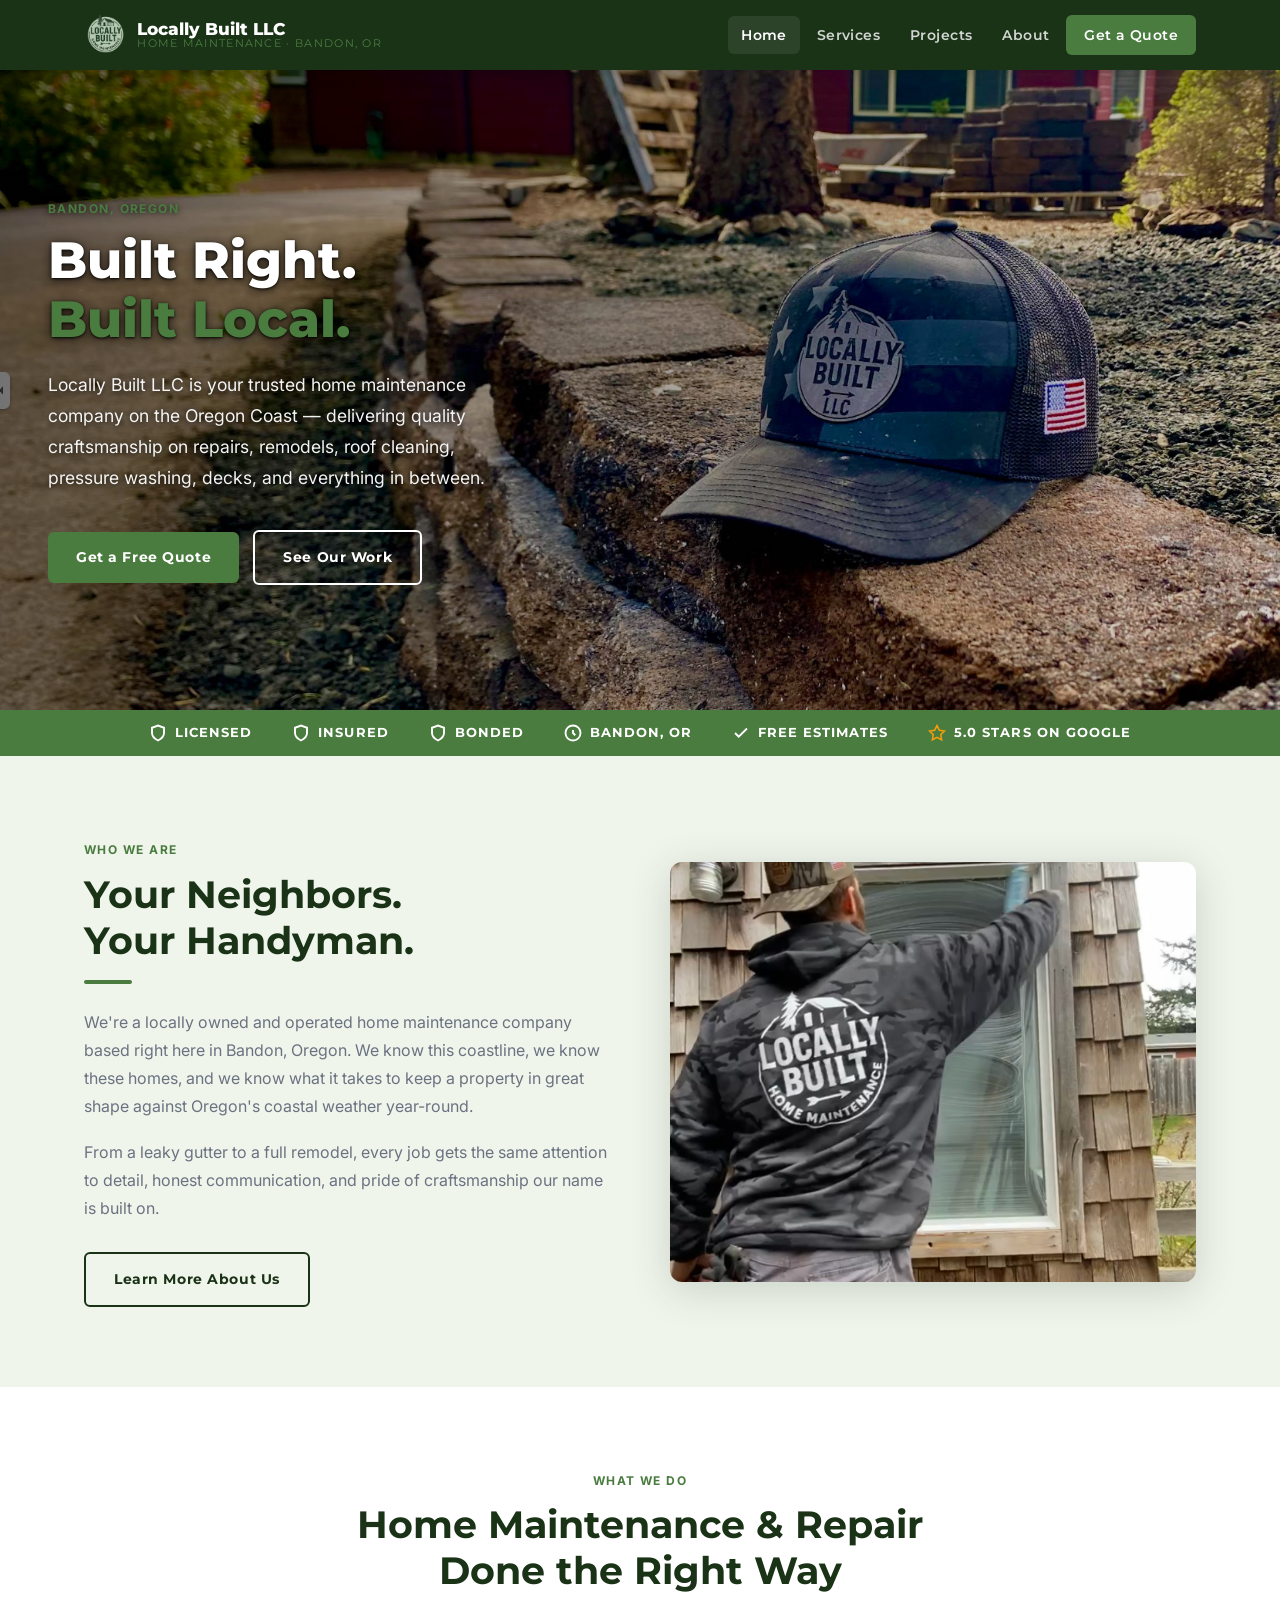
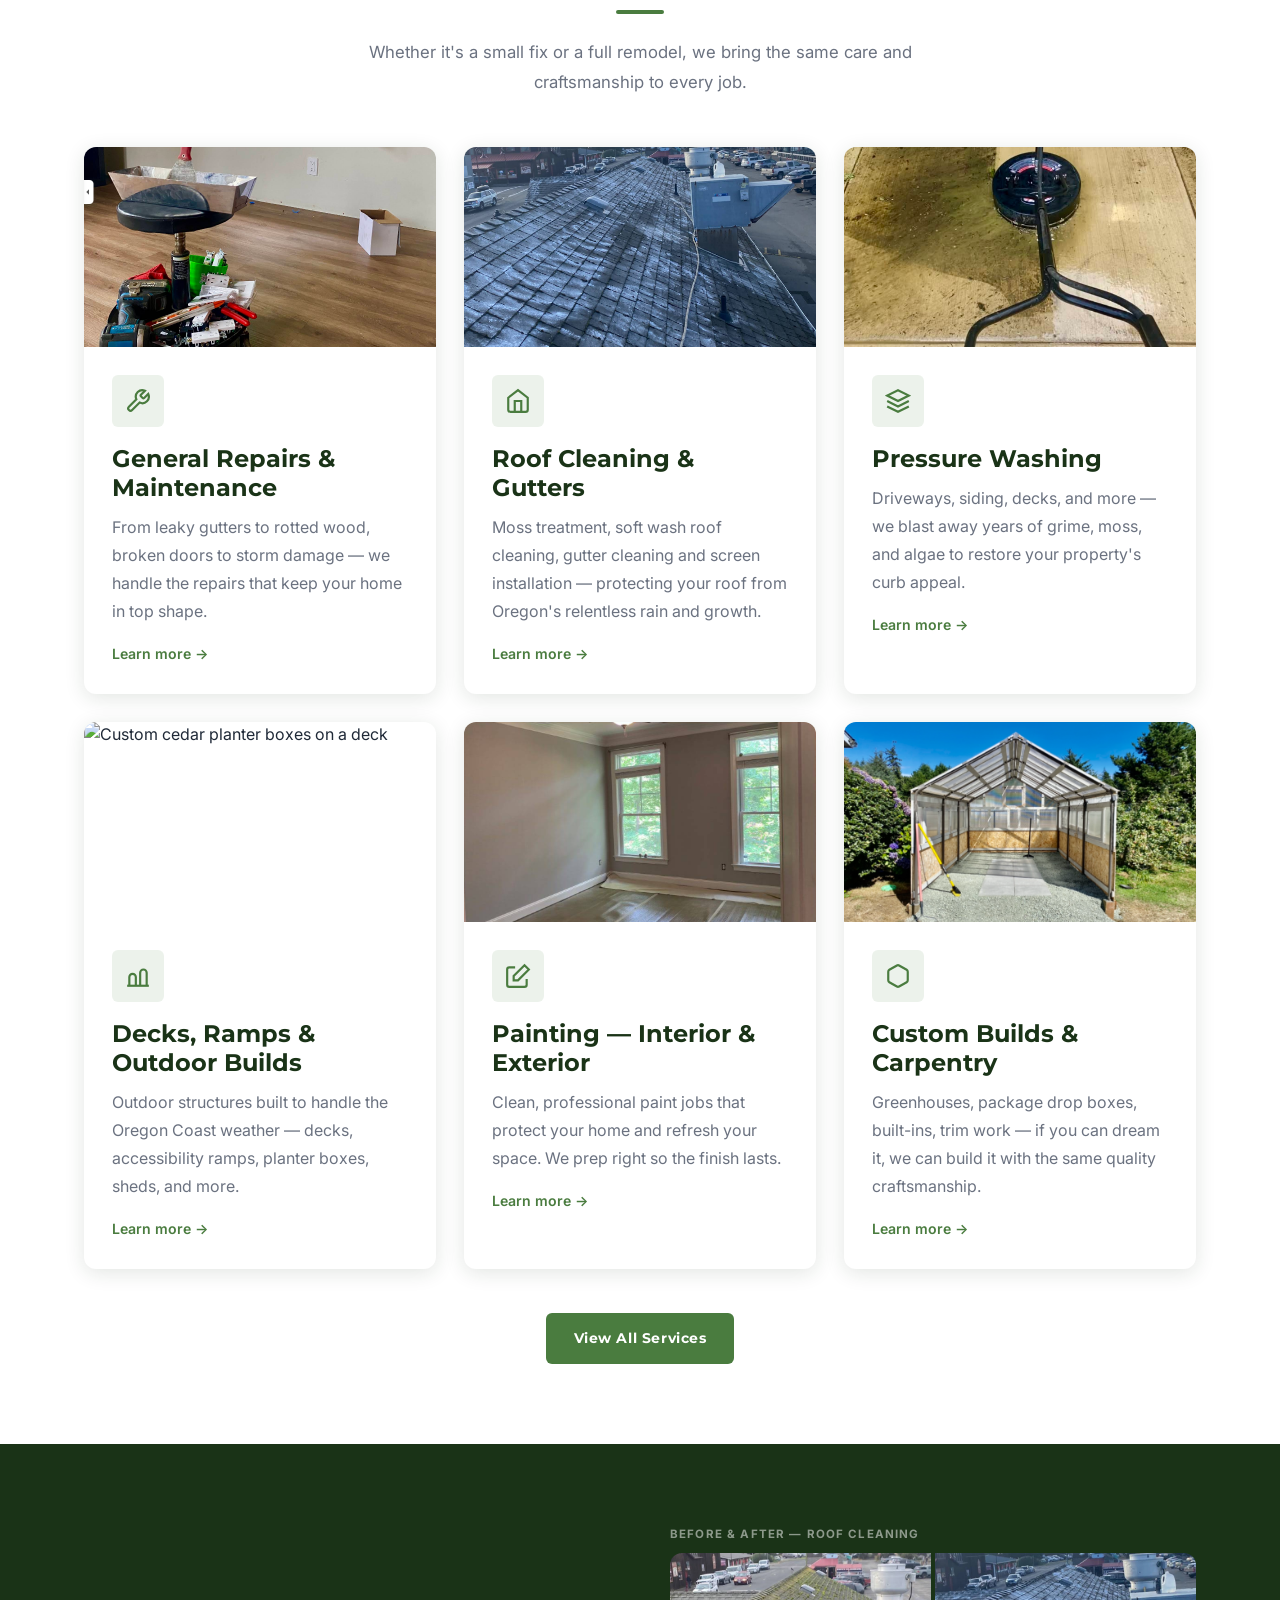
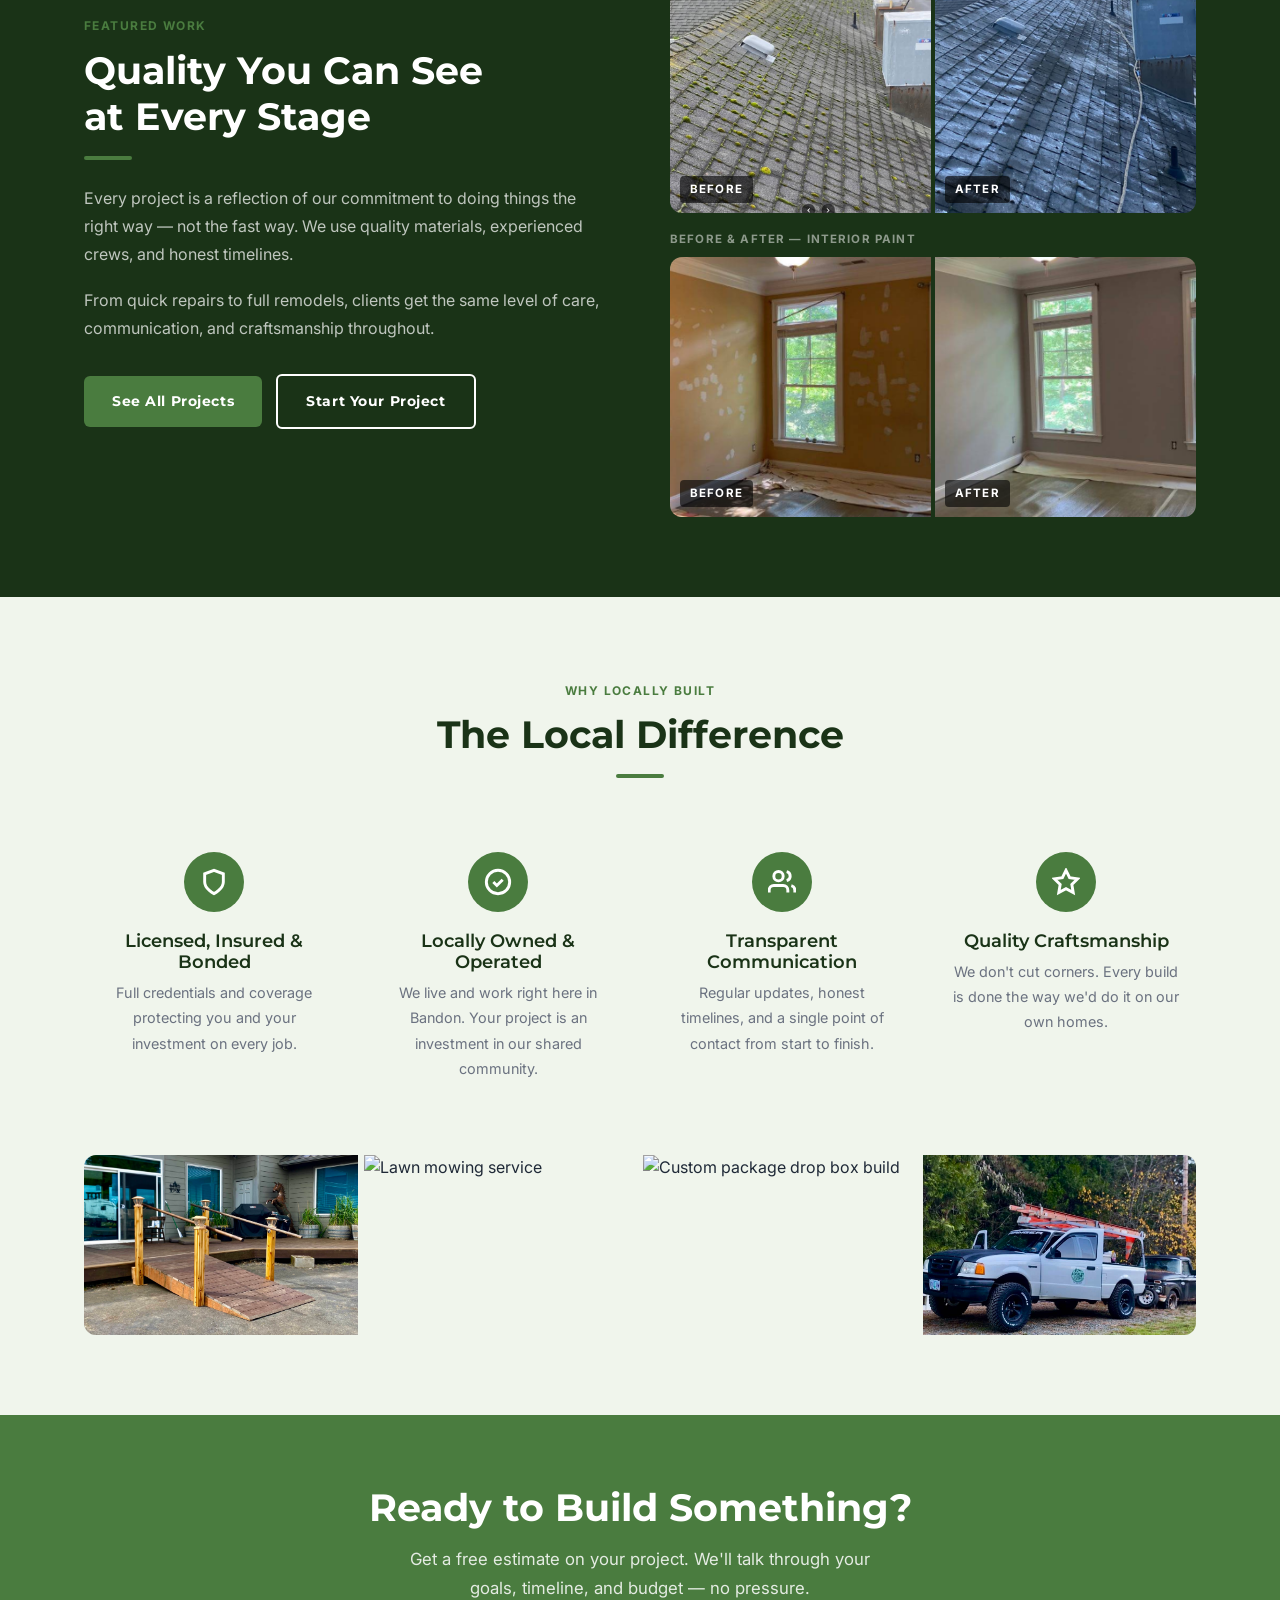
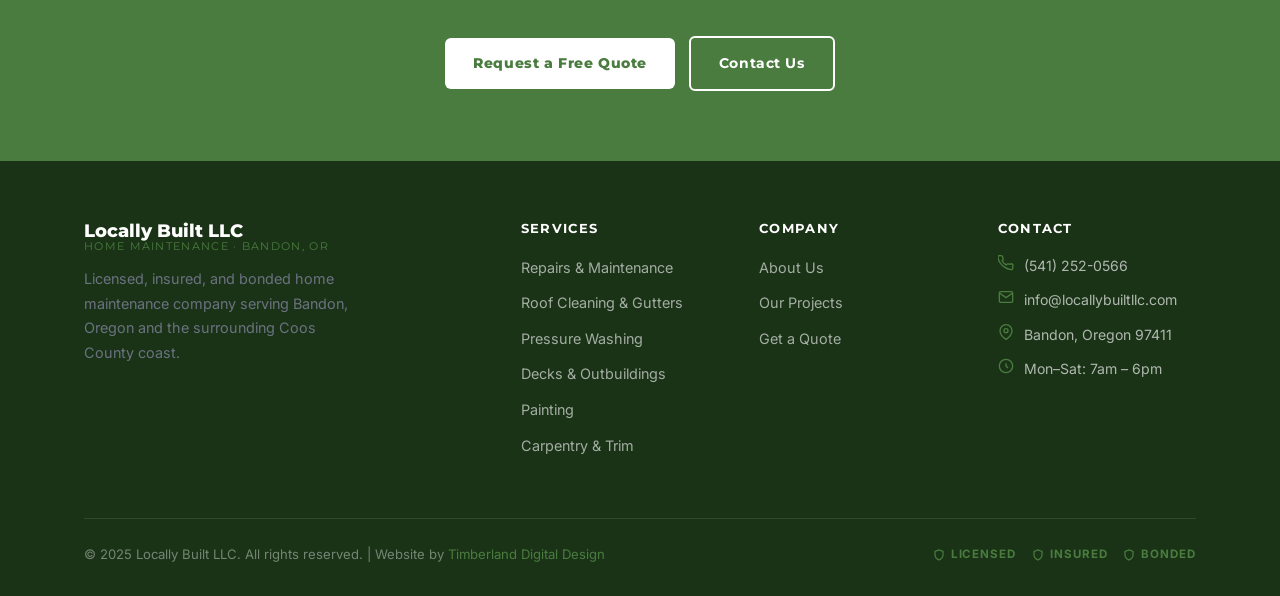
==== index.html @ 9e7615e0 "initial upload" ====
<!DOCTYPE html>
<html lang="en">
<head>
  <meta charset="UTF-8" />
  <meta name="viewport" content="width=device-width, initial-scale=1.0" />
  <title>Locally Built LLC — Home Maintenance | Bandon, Oregon</title>
  <meta name="description" content="Locally Built LLC is a licensed, insured, and bonded home maintenance company serving Bandon, Oregon and the surrounding Coos County coast. Repairs, remodels, decks, painting, and more." />
  <meta name="keywords" content="home maintenance Bandon Oregon, contractor Bandon OR, home remodel Coos County, new home build Oregon coast, licensed contractor" />
  <link rel="canonical" href="https://www.locallybuiltllc.com/" />
  <meta property="og:title" content="Locally Built LLC — Home Maintenance | Bandon, Oregon" />
  <meta property="og:description" content="Licensed, insured & bonded home maintenance company serving Bandon, OR and the Oregon Coast." />
  <meta property="og:type" content="website" />
  <meta property="og:url" content="https://www.locallybuiltllc.com/" />
  <script type="application/ld+json">
  {
    "@context": "https://schema.org",
    "@type": "HomeAndConstructionBusiness",
    "name": "Locally Built LLC",
    "url": "https://www.locallybuiltllc.com",
    "telephone": "+1-541-252-0566",
    "email": "info@locallybuiltllc.com",
    "address": {
      "@type": "PostalAddress",
      "addressLocality": "Bandon",
      "addressRegion": "OR",
      "postalCode": "97411",
      "addressCountry": "US"
    },
    "areaServed": ["Bandon", "Coos Bay", "Coquille", "Port Orford", "Coos County"],
    "description": "Licensed, insured, and bonded home maintenance company serving Bandon, Oregon and the surrounding Oregon Coast.",
    "hasCredential": ["Licensed", "Insured", "Bonded"],
    "priceRange": "$$",
    "openingHours": ["Mo 06:00-20:00","Tu 06:00-20:00","We 06:00-20:00","Th 06:00-20:00","Fr 06:00-20:00","Sa 06:00-20:00"]
  }
  </script>
  <link rel="stylesheet" href="style.css" />
  <style>
    .hero-bg {
      position: relative;
      min-height: 640px;
      display: flex;
      align-items: center;
      overflow: hidden;
    }
    .hero-bg::before {
      content: '';
      position: absolute;
      inset: 0;
      background: linear-gradient(to right, rgba(0,0,0,0.55) 0%, rgba(0,0,0,0.15) 100%);
      z-index: 1;
    }
    .hero-bg img {
      position: absolute;
      inset: 0;
      width: 100%;
      height: 100%;
      object-fit: cover;
      object-position: 75% center;
    }
    .hero-bg .container { position: relative; z-index: 2; }

    /* Hero inner for sub-pages */
    .hero-inner {
      background: linear-gradient(135deg, rgba(20,40,15,0.92) 0%, rgba(43,82,36,0.80) 100%),
        url('images/Work Truck.jpg') center/cover no-repeat;
      padding: 80px 0 70px;
    }
    .hero-inner p { color: rgba(255,255,255,0.78); font-size: 1.05rem; max-width: 560px; }

    /* Before/after comparison */
    .ba-grid { display: grid; grid-template-columns: 1fr 1fr; gap: 4px; border-radius: var(--radius-lg); overflow: hidden; }
    .ba-img { position: relative; }
    .ba-img img { width: 100%; height: 260px; object-fit: cover; display: block; }
    .ba-label {
      position: absolute; bottom: 10px; left: 10px;
      background: rgba(0,0,0,0.6); color: #fff;
      font-size: 0.72rem; font-weight: 700; text-transform: uppercase;
      letter-spacing: 0.1em; padding: 4px 10px; border-radius: 4px;
    }

    /* Photo gallery strip */
    .photo-strip { display: grid; grid-template-columns: repeat(4, 1fr); gap: 6px; margin-top: 50px; border-radius: var(--radius-lg); overflow: hidden; }
    .photo-strip img { width: 100%; height: 180px; object-fit: cover; display: block; transition: transform 0.3s; }
    .photo-strip img:hover { transform: scale(1.04); }

    @media (max-width: 768px) {
      .ba-grid { grid-template-columns: 1fr; }
      .photo-strip { grid-template-columns: repeat(2, 1fr); }
    }
  
    @media (max-width: 768px) {
      .hero-bg img {
        object-position: 35% top !important;
      }
      .hero-bg > div {
        padding: 60px 24px 40px !important;
      }
    }

    @media (max-width: 768px) {
      .hero-bg img {
        content: url("images/nice3.png");
        object-position: 90% 25% !important;
      }
    }

    .hero-mobile { display: none; }
    @media (max-width: 768px) {
      .hero-desktop { display: none; }
      .hero-mobile { display: block; }
    }
</style>
</head>
<body>

<nav class="navbar">
  <div class="container">
    <a href="index.html" class="nav-logo">
      <img src="images/Company Logo.png" alt="Locally Built LLC" style="height:48px;width:auto;" />
      <div class="nav-logo-text">Locally Built LLC<span>Home Maintenance · Bandon, OR</span></div>
    </a>
    <div class="nav-links" id="navLinks">
      <a href="index.html" class="active">Home</a>
      <a href="services.html">Services</a>
      <a href="projects.html">Projects</a>
      <a href="about.html">About</a>
      <a href="contact.html" class="nav-cta">Get a Quote</a>
    </div>
    <button class="nav-mobile-toggle" onclick="toggleNav()" aria-label="Toggle menu"><span></span><span></span><span></span></button>
  </div>
</nav>

<div class="page-content">

<!-- HERO -->
<!-- DESKTOP HERO -->
<section class="hero hero-desktop">
  <div class="hero-bg">
    <img src="images/nice4.png" alt="Locally Built LLC — on the job Oregon Coast" style="object-position:75% center;" />
    <div style="position:relative;z-index:2;width:100%;padding:100px 48px;">
      <div style="max-width:500px;">
        <div class="section-label" style="text-shadow: 0 1px 6px rgba(0,0,0,0.8);">Bandon, Oregon</div>
        <h1 style="color:#fff; margin-bottom:22px; line-height:1.15; text-shadow: 0 2px 12px rgba(0,0,0,0.7), 0 1px 3px rgba(0,0,0,0.9);">
          Built Right.<br><span style="color:var(--color-accent);">Built Local.</span>
        </h1>
        <p style="color:rgba(255,255,255,0.95); font-size:1.1rem; margin-bottom:36px; max-width:460px; text-shadow: 0 1px 6px rgba(0,0,0,0.8);">
          Locally Built LLC is your trusted home maintenance company on the Oregon Coast — delivering quality craftsmanship on repairs, remodels, roof cleaning, pressure washing, decks, and everything in between.
        </p>
        <div class="btn-group">
          <a href="contact.html" class="btn btn-primary">Get a Free Quote</a>
          <a href="projects.html" class="btn btn-outline">See Our Work</a>
        </div>
      </div>
    </div>
  </div>
</section>

<!-- MOBILE HERO -->
<section class="hero-mobile">
  <img src="images/nice4.png" alt="Locally Built LLC" style="width:100%; height:280px; object-fit:cover; object-position:center center; display:block;" />
  <div style="background:var(--color-dark); padding:36px 24px;">
    <div class="section-label">Bandon, Oregon</div>
    <h1 style="color:#fff; margin-bottom:18px; line-height:1.15;">
      Built Right.<br><span style="color:var(--color-accent);">Built Local.</span>
    </h1>
    <p style="color:rgba(255,255,255,0.85); font-size:1rem; margin-bottom:28px;">
      Locally Built LLC is your trusted home maintenance company on the Oregon Coast — delivering quality craftsmanship on repairs, remodels, roof cleaning, pressure washing, decks, and everything in between.
    </p>
    <div class="btn-group">
      <a href="contact.html" class="btn btn-primary">Get a Free Quote</a>
      <a href="projects.html" class="btn btn-outline" style="border-color:var(--color-accent);color:var(--color-accent);">See Our Work</a>
    </div>
  </div>
</section>

<!-- TRUST BAR -->
<div class="trust-bar">
  <div class="container">
    <div class="trust-bar-inner">
      <div class="trust-item"><svg width="18" height="18" viewBox="0 0 24 24" fill="none" stroke="currentColor" stroke-width="2.5"><path d="M12 22s8-4 8-10V5l-8-3-8 3v7c0 6 8 10 8 10z"/></svg>Licensed</div>
      <div class="trust-item"><svg width="18" height="18" viewBox="0 0 24 24" fill="none" stroke="currentColor" stroke-width="2.5"><path d="M12 22s8-4 8-10V5l-8-3-8 3v7c0 6 8 10 8 10z"/></svg>Insured</div>
      <div class="trust-item"><svg width="18" height="18" viewBox="0 0 24 24" fill="none" stroke="currentColor" stroke-width="2.5"><path d="M12 22s8-4 8-10V5l-8-3-8 3v7c0 6 8 10 8 10z"/></svg>Bonded</div>
      <div class="trust-item"><svg width="18" height="18" viewBox="0 0 24 24" fill="none" stroke="currentColor" stroke-width="2.5"><circle cx="12" cy="12" r="10"/><path d="M12 8v4l3 3"/></svg>Bandon, OR</div>
      <div class="trust-item"><svg width="18" height="18" viewBox="0 0 24 24" fill="none" stroke="currentColor" stroke-width="2.5"><polyline points="20 6 9 17 4 12"/></svg>Free Estimates</div>
      <div class="trust-item"><svg width="18" height="18" viewBox="0 0 24 24" fill="none" stroke="#f59e0b" stroke-width="2" fill="#f59e0b"><polygon points="12 2 15.09 8.26 22 9.27 17 14.14 18.18 21.02 12 17.77 5.82 21.02 7 14.14 2 9.27 8.91 8.26 12 2"/></svg>5.0 Stars on Google</div>
    </div>
  </div>
</div>

<!-- INTRO -->
<section class="section section--light">
  <div class="container">
    <div class="grid-2" style="align-items:center; gap:60px;">
      <div>
        <div class="section-label">Who We Are</div>
        <h2 class="section-title">Your Neighbors.<br>Your Handyman.</h2>
        <div class="divider"></div>
        <p style="margin-bottom:18px;">
          We're a locally owned and operated home maintenance company based right here in Bandon, Oregon. We know this coastline, we know these homes, and we know what it takes to keep a property in great shape against Oregon's coastal weather year-round.
        </p>
        <p style="margin-bottom:30px;">
          From a leaky gutter to a full remodel, every job gets the same attention to detail, honest communication, and pride of craftsmanship our name is built on.
        </p>
        <a href="about.html" class="btn btn-outline-dark">Learn More About Us</a>
      </div>
      <div style="border-radius:var(--radius-lg); overflow:hidden; box-shadow:var(--shadow-lg);">
        <img src="images/work.png" alt="Locally Built LLC — window installation work on the Oregon Coast" style="width:100%; height:420px; object-fit:cover;" />
      </div>
    </div>
  </div>
</section>

<!-- SERVICES OVERVIEW -->
<section class="section">
  <div class="container">
    <div class="section-header section-header--center">
      <div class="section-label">What We Do</div>
      <h2 class="section-title">Home Maintenance &amp; Repair<br>Done the Right Way</h2>
      <div class="divider divider--center"></div>
      <p class="section-subtitle">Whether it's a small fix or a full remodel, we bring the same care and craftsmanship to every job.</p>
    </div>
    <div class="grid-3">

      <div class="card">
        <img src="images/general_maintenence.png" alt="General repairs and maintenance" style="width:100%;height:200px;object-fit:cover;" />
        <div class="card-body">
          <div class="card-icon">
            <svg width="26" height="26" viewBox="0 0 24 24" fill="none" stroke="currentColor" stroke-width="2"><path d="M14.7 6.3a1 1 0 000 1.4l1.6 1.6a1 1 0 001.4 0l3.77-3.77a6 6 0 01-7.94 7.94l-6.91 6.91a2.12 2.12 0 01-3-3l6.91-6.91a6 6 0 017.94-7.94l-3.76 3.76z"/></svg>
          </div>
          <h3 style="margin-bottom:10px;">General Repairs &amp; Maintenance</h3>
          <p>From leaky gutters to rotted wood, broken doors to storm damage — we handle the repairs that keep your home in top shape.</p>
          <a href="services.html#repairs" style="display:inline-flex;align-items:center;gap:6px;margin-top:18px;font-weight:600;font-size:0.88rem;color:var(--color-accent);">Learn more →</a>
        </div>
      </div>

      <div class="card">
        <img src="images/roofwash2.png" alt="Roof cleaning and gutter service" style="width:100%;height:200px;object-fit:cover;" />
        <div class="card-body">
          <div class="card-icon">
            <svg width="26" height="26" viewBox="0 0 24 24" fill="none" stroke="currentColor" stroke-width="2"><path d="M3 9l9-7 9 7v11a2 2 0 01-2 2H5a2 2 0 01-2-2z"/><polyline points="9 22 9 12 15 12 15 22"/></svg>
          </div>
          <h3 style="margin-bottom:10px;">Roof Cleaning &amp; Gutters</h3>
          <p>Moss treatment, soft wash roof cleaning, gutter cleaning and screen installation — protecting your roof from Oregon's relentless rain and growth.</p>
          <a href="services.html#roofing" style="display:inline-flex;align-items:center;gap:6px;margin-top:18px;font-weight:600;font-size:0.88rem;color:var(--color-accent);">Learn more →</a>
        </div>
      </div>

      <div class="card">
        <img src="images/pressurewaashing.png" alt="Pressure washing in action" style="width:100%;height:200px;object-fit:cover;" />
        <div class="card-body">
          <div class="card-icon">
            <svg width="26" height="26" viewBox="0 0 24 24" fill="none" stroke="currentColor" stroke-width="2"><path d="M12 2L2 7l10 5 10-5-10-5zM2 17l10 5 10-5M2 12l10 5 10-5"/></svg>
          </div>
          <h3 style="margin-bottom:10px;">Pressure Washing</h3>
          <p>Driveways, siding, decks, and more — we blast away years of grime, moss, and algae to restore your property's curb appeal.</p>
          <a href="services.html#washing" style="display:inline-flex;align-items:center;gap:6px;margin-top:18px;font-weight:600;font-size:0.88rem;color:var(--color-accent);">Learn more →</a>
        </div>
      </div>

      <div class="card">
        <img src="images/planterboxes.png" alt="Custom cedar planter boxes on a deck" style="width:100%;height:200px;object-fit:cover;" />
        <div class="card-body">
          <div class="card-icon">
            <svg width="26" height="26" viewBox="0 0 24 24" fill="none" stroke="currentColor" stroke-width="2"><path d="M4 21V13a3 3 0 016 0v8M14 21V9a3 3 0 016 0v12"/><path d="M2 21h20"/></svg>
          </div>
          <h3 style="margin-bottom:10px;">Decks, Ramps &amp; Outdoor Builds</h3>
          <p>Outdoor structures built to handle the Oregon Coast weather — decks, accessibility ramps, planter boxes, sheds, and more.</p>
          <a href="services.html#decks" style="display:inline-flex;align-items:center;gap:6px;margin-top:18px;font-weight:600;font-size:0.88rem;color:var(--color-accent);">Learn more →</a>
        </div>
      </div>

      <div class="card">
        <img src="images/interiotpaintaftr.png" alt="Interior painting after" style="width:100%;height:200px;object-fit:cover;" />
        <div class="card-body">
          <div class="card-icon">
            <svg width="26" height="26" viewBox="0 0 24 24" fill="none" stroke="currentColor" stroke-width="2"><path d="M20 14.66V20a2 2 0 01-2 2H4a2 2 0 01-2-2V6a2 2 0 012-2h5.34"/><polygon points="18 2 22 6 12 16 8 16 8 12 18 2"/></svg>
          </div>
          <h3 style="margin-bottom:10px;">Painting — Interior &amp; Exterior</h3>
          <p>Clean, professional paint jobs that protect your home and refresh your space. We prep right so the finish lasts.</p>
          <a href="services.html#painting" style="display:inline-flex;align-items:center;gap:6px;margin-top:18px;font-weight:600;font-size:0.88rem;color:var(--color-accent);">Learn more →</a>
        </div>
      </div>

      <div class="card">
        <img src="images/greenhouse2.png" alt="Custom greenhouse build" style="width:100%;height:200px;object-fit:cover;" />
        <div class="card-body">
          <div class="card-icon">
            <svg width="26" height="26" viewBox="0 0 24 24" fill="none" stroke="currentColor" stroke-width="2"><path d="M21 16V8a2 2 0 00-1-1.73l-7-4a2 2 0 00-2 0l-7 4A2 2 0 003 8v8a2 2 0 001 1.73l7 4a2 2 0 002 0l7-4A2 2 0 0021 16z"/></svg>
          </div>
          <h3 style="margin-bottom:10px;">Custom Builds &amp; Carpentry</h3>
          <p>Greenhouses, package drop boxes, built-ins, trim work — if you can dream it, we can build it with the same quality craftsmanship.</p>
          <a href="services.html#carpentry" style="display:inline-flex;align-items:center;gap:6px;margin-top:18px;font-weight:600;font-size:0.88rem;color:var(--color-accent);">Learn more →</a>
        </div>
      </div>

    </div>
    <div style="text-align:center; margin-top:44px;">
      <a href="services.html" class="btn btn-primary">View All Services</a>
    </div>
  </div>
</section>

<!-- FEATURED BEFORE/AFTER -->
<section class="section section--dark">
  <div class="container">
    <div class="grid-2" style="align-items:center; gap:60px;">
      <div>
        <div class="section-label">Featured Work</div>
        <h2 style="color:var(--color-white); margin-bottom:16px;">Quality You Can See<br>at Every Stage</h2>
        <div class="divider"></div>
        <p style="color:rgba(255,255,255,0.72); margin-bottom:18px;">
          Every project is a reflection of our commitment to doing things the right way — not the fast way. We use quality materials, experienced crews, and honest timelines.
        </p>
        <p style="color:rgba(255,255,255,0.72); margin-bottom:32px;">
          From quick repairs to full remodels, clients get the same level of care, communication, and craftsmanship throughout.
        </p>
        <div class="btn-group">
          <a href="projects.html" class="btn btn-primary">See All Projects</a>
          <a href="contact.html" class="btn btn-outline">Start Your Project</a>
        </div>
      </div>
      <div>
        <p style="color:rgba(255,255,255,0.5); font-size:0.72rem; font-weight:700; text-transform:uppercase; letter-spacing:0.1em; margin-bottom:8px;">Before &amp; After — Roof Cleaning</p>
        <div class="ba-grid">
          <div class="ba-img">
            <img src="images/roofwash3.png" alt="Roof before cleaning — heavy moss growth" />
            <div class="ba-label">Before</div>
          </div>
          <div class="ba-img">
            <img src="images/roofwash2.png" alt="Roof after cleaning — clean and restored" />
            <div class="ba-label">After</div>
          </div>
        </div>
        <p style="color:rgba(255,255,255,0.5); font-size:0.72rem; font-weight:700; text-transform:uppercase; letter-spacing:0.1em; margin-top:16px; margin-bottom:8px;">Before &amp; After — Interior Paint</p>
        <div class="ba-grid">
          <div class="ba-img">
            <img src="images/interiorpaintbfr.png" alt="Room before painting" />
            <div class="ba-label">Before</div>
          </div>
          <div class="ba-img">
            <img src="images/interiotpaintaftr.png" alt="Room after painting" />
            <div class="ba-label">After</div>
          </div>
        </div>
      </div>
    </div>
  </div>
</section>

<!-- WHY CHOOSE US -->
<section class="section section--light">
  <div class="container">
    <div class="section-header section-header--center">
      <div class="section-label">Why Locally Built</div>
      <h2 class="section-title">The Local Difference</h2>
      <div class="divider divider--center"></div>
    </div>
    <div class="grid-4">
      <div style="text-align:center; padding:24px 16px;">
        <div style="width:60px;height:60px;background:var(--color-accent);border-radius:50%;display:flex;align-items:center;justify-content:center;margin:0 auto 18px;">
          <svg width="28" height="28" viewBox="0 0 24 24" fill="none" stroke="#fff" stroke-width="2.5"><path d="M12 22s8-4 8-10V5l-8-3-8 3v7c0 6 8 10 8 10z"/></svg>
        </div>
        <h4 style="margin-bottom:8px;">Licensed, Insured &amp; Bonded</h4>
        <p style="font-size:0.9rem;">Full credentials and coverage protecting you and your investment on every job.</p>
      </div>
      <div style="text-align:center; padding:24px 16px;">
        <div style="width:60px;height:60px;background:var(--color-accent);border-radius:50%;display:flex;align-items:center;justify-content:center;margin:0 auto 18px;">
          <svg width="28" height="28" viewBox="0 0 24 24" fill="none" stroke="#fff" stroke-width="2.5"><circle cx="12" cy="12" r="10"/><path d="M8 12l3 3 5-5"/></svg>
        </div>
        <h4 style="margin-bottom:8px;">Locally Owned &amp; Operated</h4>
        <p style="font-size:0.9rem;">We live and work right here in Bandon. Your project is an investment in our shared community.</p>
      </div>
      <div style="text-align:center; padding:24px 16px;">
        <div style="width:60px;height:60px;background:var(--color-accent);border-radius:50%;display:flex;align-items:center;justify-content:center;margin:0 auto 18px;">
          <svg width="28" height="28" viewBox="0 0 24 24" fill="none" stroke="#fff" stroke-width="2.5"><path d="M17 21v-2a4 4 0 00-4-4H5a4 4 0 00-4 4v2"/><circle cx="9" cy="7" r="4"/><path d="M23 21v-2a4 4 0 00-3-3.87"/><path d="M16 3.13a4 4 0 010 7.75"/></svg>
        </div>
        <h4 style="margin-bottom:8px;">Transparent Communication</h4>
        <p style="font-size:0.9rem;">Regular updates, honest timelines, and a single point of contact from start to finish.</p>
      </div>
      <div style="text-align:center; padding:24px 16px;">
        <div style="width:60px;height:60px;background:var(--color-accent);border-radius:50%;display:flex;align-items:center;justify-content:center;margin:0 auto 18px;">
          <svg width="28" height="28" viewBox="0 0 24 24" fill="none" stroke="#fff" stroke-width="2.5"><polygon points="12 2 15.09 8.26 22 9.27 17 14.14 18.18 21.02 12 17.77 5.82 21.02 7 14.14 2 9.27 8.91 8.26 12 2"/></svg>
        </div>
        <h4 style="margin-bottom:8px;">Quality Craftsmanship</h4>
        <p style="font-size:0.9rem;">We don't cut corners. Every build is done the way we'd do it on our own homes.</p>
      </div>
    </div>

    <!-- Photo strip -->
    <div class="photo-strip">
      <img src="images/ramp.png" alt="Accessibility ramp build" />
      <img src="images/lawn.png" alt="Lawn mowing service" />
      <img src="images/packagedropbox.png" alt="Custom package drop box build" />
      <img src="images/work truck 2.png" alt="Locally Built LLC work truck" />
    </div>
  </div>
</section>

<!-- CTA BANNER -->
<section style="background:var(--color-accent); padding:70px 0;">
  <div class="container" style="text-align:center;">
    <h2 style="color:#fff; margin-bottom:14px;">Ready to Build Something?</h2>
    <p style="color:rgba(255,255,255,0.85); max-width:480px; margin:0 auto 32px; font-size:1.05rem;">
      Get a free estimate on your project. We'll talk through your goals, timeline, and budget — no pressure.
    </p>
    <div class="btn-group" style="justify-content:center;">
      <a href="contact.html" class="btn" style="background:#fff;color:var(--color-accent);font-weight:800;">Request a Free Quote</a>
      <a href="contact.html" class="btn btn-outline">Contact Us</a>
    </div>
  </div>
</section>

</div>

<footer class="footer">
  <div class="container">
    <div class="footer-grid">
      <div class="footer-brand">
        <div class="nav-logo-text" style="font-size:1.15rem; margin-bottom:0;">Locally Built LLC<span>Home Maintenance · Bandon, OR</span></div>
        <p>Licensed, insured, and bonded home maintenance company serving Bandon, Oregon and the surrounding Coos County coast.</p>
      </div>
      <div class="footer-col"><h4>Services</h4><ul>
        <li><a href="services.html#repairs">Repairs &amp; Maintenance</a></li>
        <li><a href="services.html#roofing">Roof Cleaning &amp; Gutters</a></li>
        <li><a href="services.html#washing">Pressure Washing</a></li>
        <li><a href="services.html#decks">Decks &amp; Outbuildings</a></li>
        <li><a href="services.html#painting">Painting</a></li>
        <li><a href="services.html#carpentry">Carpentry &amp; Trim</a></li>
      </ul></div>
      <div class="footer-col"><h4>Company</h4><ul>
        <li><a href="about.html">About Us</a></li>
        <li><a href="projects.html">Our Projects</a></li>
        <li><a href="contact.html">Get a Quote</a></li>
      </ul></div>
      <div class="footer-col"><h4>Contact</h4>
        <div class="footer-contact-item"><svg width="16" height="16" viewBox="0 0 24 24" fill="none" stroke="var(--color-accent)" stroke-width="2"><path d="M22 16.92v3a2 2 0 01-2.18 2 19.79 19.79 0 01-8.63-3.07A19.5 19.5 0 013 11.61a19.79 19.79 0 01-3.07-8.67A2 2 0 011.9 1h3a2 2 0 012 1.72c.127.96.361 1.903.7 2.81a2 2 0 01-.45 2.11L6.09 8.69a16 16 0 006.22 6.22l1.06-1.06a2 2 0 012.11-.45c.907.339 1.85.573 2.81.7A2 2 0 0122 16.92z"/></svg><a href="tel:+15412520566" style="color:rgba(255,255,255,0.65);">(541) 252-0566</a></div>
        <div class="footer-contact-item"><svg width="16" height="16" viewBox="0 0 24 24" fill="none" stroke="var(--color-accent)" stroke-width="2"><path d="M4 4h16c1.1 0 2 .9 2 2v12c0 1.1-.9 2-2 2H4c-1.1 0-2-.9-2-2V6c0-1.1.9-2 2-2z"/><polyline points="22,6 12,13 2,6"/></svg><a href="mailto:info@locallybuiltllc.com" style="color:rgba(255,255,255,0.65);">info@locallybuiltllc.com</a></div>
        <div class="footer-contact-item"><svg width="16" height="16" viewBox="0 0 24 24" fill="none" stroke="var(--color-accent)" stroke-width="2"><path d="M21 10c0 7-9 13-9 13s-9-6-9-13a9 9 0 0118 0z"/><circle cx="12" cy="10" r="3"/></svg><span>Bandon, Oregon 97411</span></div>
        <div class="footer-contact-item"><svg width="16" height="16" viewBox="0 0 24 24" fill="none" stroke="var(--color-accent)" stroke-width="2"><circle cx="12" cy="12" r="10"/><path d="M12 8v4l3 3"/></svg><span>Mon–Sat: 7am – 6pm</span></div>
      </div>
    </div>
    <div class="footer-bottom">
      <p>&copy; 2025 Locally Built LLC. All rights reserved. | Website by <a href="https://www.timberlanddigital.com" style="color:var(--color-accent);">Timberland Digital Design</a></p>
      <div class="footer-badges">
        <div class="footer-badge"><svg width="12" height="12" viewBox="0 0 24 24" fill="none" stroke="currentColor" stroke-width="2.5"><path d="M12 22s8-4 8-10V5l-8-3-8 3v7c0 6 8 10 8 10z"/></svg>Licensed</div>
        <div class="footer-badge"><svg width="12" height="12" viewBox="0 0 24 24" fill="none" stroke="currentColor" stroke-width="2.5"><path d="M12 22s8-4 8-10V5l-8-3-8 3v7c0 6 8 10 8 10z"/></svg>Insured</div>
        <div class="footer-badge"><svg width="12" height="12" viewBox="0 0 24 24" fill="none" stroke="currentColor" stroke-width="2.5"><path d="M12 22s8-4 8-10V5l-8-3-8 3v7c0 6 8 10 8 10z"/></svg>Bonded</div>
      </div>
    </div>
  </div>
</footer>
<script>function toggleNav(){document.getElementById('navLinks').classList.toggle('open');}</script>
</body>
</html>
---- style.css ----
/* ============================================================
   Locally Built LLC — Shared Stylesheet
   Timberland Digital Design
   ============================================================ */

/* --- Google Fonts --- */
@import url('https://fonts.googleapis.com/css2?family=Montserrat:wght@400;600;700;800&family=Inter:wght@300;400;500;600&display=swap');

/* --- CSS Variables (swap brand colors here) --- */
:root {
  --color-dark:    #1A3317;   /* Deep forest green — primary dark */
  --color-mid:     #2B5224;   /* Mid forest green */
  --color-accent:  #4A7C3F;   /* Medium forest green — brand accent */
  --color-accent2: #5E9A52;   /* Lighter green — hover states */
  --color-light:   #F0F5EC;   /* Light sage tinted white */
  --color-white:   #FFFFFF;
  --color-gray:    #6B7280;
  --color-gray-lt: #E5E7EB;
  --color-text:    #1F2937;

  --font-head: 'Montserrat', sans-serif;
  --font-body: 'Inter', sans-serif;

  --radius:    6px;
  --radius-lg: 12px;
  --shadow:    0 4px 20px rgba(26,51,23,0.12);
  --shadow-lg: 0 8px 40px rgba(26,51,23,0.18);

  --max-w: 1160px;
  --nav-h: 70px;
}

/* --- Reset --- */
*, *::before, *::after { box-sizing: border-box; margin: 0; padding: 0; }
html { scroll-behavior: smooth; }
body {
  font-family: var(--font-body);
  color: var(--color-text);
  background: var(--color-white);
  line-height: 1.6;
  font-size: 16px;
}
img { max-width: 100%; display: block; }
a { color: inherit; text-decoration: none; }
ul { list-style: none; }
button { cursor: pointer; border: none; background: none; font-family: var(--font-body); }

/* --- Typography --- */
h1, h2, h3, h4 { font-family: var(--font-head); line-height: 1.2; color: var(--color-dark); }
h1 { font-size: clamp(2rem, 5vw, 3.2rem); font-weight: 800; }
h2 { font-size: clamp(1.6rem, 3.5vw, 2.4rem); font-weight: 700; }
h3 { font-size: clamp(1.2rem, 2.5vw, 1.5rem); font-weight: 700; }
h4 { font-size: 1.1rem; font-weight: 600; }
p  { color: var(--color-gray); line-height: 1.75; }

/* --- Layout Helpers --- */
.container  { max-width: var(--max-w); margin: 0 auto; padding: 0 24px; }
.section    { padding: 80px 0; }
.section--sm { padding: 50px 0; }
.section--dark  { background: var(--color-dark); }
.section--mid   { background: var(--color-mid); }
.section--light { background: var(--color-light); }
.text-center { text-align: center; }
.text-white  { color: var(--color-white) !important; }
.text-accent { color: var(--color-accent); }

.section-label {
  display: inline-block;
  font-size: 0.75rem;
  font-weight: 700;
  letter-spacing: 0.12em;
  text-transform: uppercase;
  color: var(--color-accent);
  margin-bottom: 12px;
}
.section-title    { margin-bottom: 16px; }
.section-subtitle { max-width: 600px; font-size: 1.05rem; }
.section-header   { margin-bottom: 50px; }
.section-header--center { text-align: center; }
.section-header--center .section-subtitle { margin: 0 auto; }

/* --- Buttons --- */
.btn {
  display: inline-flex;
  align-items: center;
  gap: 8px;
  padding: 14px 28px;
  border-radius: var(--radius);
  font-family: var(--font-head);
  font-weight: 700;
  font-size: 0.9rem;
  letter-spacing: 0.04em;
  transition: all 0.2s ease;
  white-space: nowrap;
}
.btn-primary { background: var(--color-accent); color: var(--color-white); }
.btn-primary:hover { background: var(--color-accent2); transform: translateY(-2px); box-shadow: 0 6px 20px rgba(74,124,63,0.4); }
.btn-outline { border: 2px solid var(--color-white); color: var(--color-white); }
.btn-outline:hover { background: var(--color-white); color: var(--color-dark); }
.btn-outline-dark { border: 2px solid var(--color-dark); color: var(--color-dark); }
.btn-outline-dark:hover { background: var(--color-dark); color: var(--color-white); }
.btn-group { display: flex; flex-wrap: wrap; gap: 14px; align-items: center; }

/* NAVIGATION */
.navbar {
  position: fixed; top: 0; left: 0; right: 0;
  height: var(--nav-h);
  background: var(--color-dark);
  z-index: 1000;
  display: flex; align-items: center;
  box-shadow: 0 2px 20px rgba(0,0,0,0.25);
}
.navbar .container { display: flex; align-items: center; justify-content: space-between; width: 100%; }
.nav-logo { display: flex; align-items: center; gap: 12px; }
.nav-logo img { height: 42px; width: auto; }
.nav-logo-text {
  font-family: var(--font-head); font-weight: 800; font-size: 1.05rem;
  color: var(--color-white); line-height: 1.1;
}
.nav-logo-text span {
  display: block; font-weight: 400; font-size: 0.68rem;
  letter-spacing: 0.12em; text-transform: uppercase; color: var(--color-accent);
}
.nav-links { display: flex; align-items: center; gap: 4px; }
.nav-links a {
  color: rgba(255,255,255,0.8); font-size: 0.86rem; font-weight: 600;
  font-family: var(--font-head); padding: 8px 13px; border-radius: var(--radius);
  transition: color 0.2s, background 0.2s; letter-spacing: 0.03em;
}
.nav-links a:hover, .nav-links a.active { color: var(--color-white); background: rgba(255,255,255,0.08); }
.nav-cta { background: var(--color-accent) !important; color: var(--color-white) !important; padding: 9px 18px !important; }
.nav-cta:hover { background: var(--color-accent2) !important; }
.nav-mobile-toggle { display: none; flex-direction: column; gap: 5px; padding: 8px; cursor: pointer; }
.nav-mobile-toggle span { display: block; width: 24px; height: 2px; background: var(--color-white); border-radius: 2px; transition: all 0.3s; }
.page-content { padding-top: var(--nav-h); }

/* FOOTER */
.footer { background: var(--color-dark); color: rgba(255,255,255,0.75); padding: 60px 0 30px; }
.footer-grid { display: grid; grid-template-columns: 2fr 1fr 1fr 1fr; gap: 40px; margin-bottom: 50px; }
.footer-brand p { font-size: 0.9rem; line-height: 1.7; max-width: 280px; margin-top: 14px; }
.footer-col h4 {
  color: var(--color-white); font-size: 0.82rem; font-weight: 700;
  text-transform: uppercase; letter-spacing: 0.1em; margin-bottom: 18px;
}
.footer-col ul li { margin-bottom: 10px; }
.footer-col ul li a { color: rgba(255,255,255,0.6); font-size: 0.9rem; transition: color 0.2s; }
.footer-col ul li a:hover { color: var(--color-accent); }
.footer-contact-item { display: flex; align-items: flex-start; gap: 10px; margin-bottom: 12px; font-size: 0.88rem; color: rgba(255,255,255,0.65); }
.footer-bottom {
  border-top: 1px solid rgba(255,255,255,0.1); padding-top: 24px;
  display: flex; align-items: center; justify-content: space-between; flex-wrap: wrap; gap: 12px;
}
.footer-bottom p { font-size: 0.82rem; color: rgba(255,255,255,0.4); }
.footer-badges { display: flex; gap: 16px; flex-wrap: wrap; }
.footer-badge { display: flex; align-items: center; gap: 6px; font-size: 0.72rem; font-weight: 700; color: var(--color-accent); text-transform: uppercase; letter-spacing: 0.08em; }

/* TRUST BAR */
.trust-bar { background: var(--color-accent); padding: 13px 0; }
.trust-bar-inner { display: flex; align-items: center; justify-content: center; gap: 40px; flex-wrap: wrap; }
.trust-item { display: flex; align-items: center; gap: 8px; color: var(--color-white); font-family: var(--font-head); font-weight: 700; font-size: 0.8rem; letter-spacing: 0.08em; text-transform: uppercase; }

/* CARDS */
.card { background: var(--color-white); border-radius: var(--radius-lg); box-shadow: var(--shadow); overflow: hidden; transition: transform 0.25s, box-shadow 0.25s; }
.card:hover { transform: translateY(-4px); box-shadow: var(--shadow-lg); }
.card-body { padding: 28px; }
.card-icon { width: 52px; height: 52px; background: rgba(74,124,63,0.1); border-radius: var(--radius); display: flex; align-items: center; justify-content: center; margin-bottom: 18px; color: var(--color-accent); }

/* GRIDS */
.grid-2 { display: grid; grid-template-columns: repeat(2, 1fr); gap: 28px; }
.grid-3 { display: grid; grid-template-columns: repeat(3, 1fr); gap: 28px; }
.grid-4 { display: grid; grid-template-columns: repeat(4, 1fr); gap: 24px; }

/* FORMS */
.form-group { margin-bottom: 20px; }
.form-group label { display: block; font-weight: 600; font-size: 0.88rem; color: var(--color-dark); margin-bottom: 7px; }
.form-group input, .form-group select, .form-group textarea {
  width: 100%; padding: 12px 16px; border: 1.5px solid var(--color-gray-lt);
  border-radius: var(--radius); font-family: var(--font-body); font-size: 0.95rem;
  color: var(--color-text); background: var(--color-white);
  transition: border-color 0.2s, box-shadow 0.2s; outline: none;
}
.form-group input:focus, .form-group select:focus, .form-group textarea:focus {
  border-color: var(--color-accent); box-shadow: 0 0 0 3px rgba(74,124,63,0.15);
}
.form-group textarea { resize: vertical; min-height: 130px; }
.form-row { display: grid; grid-template-columns: 1fr 1fr; gap: 20px; }
.form-note { font-size: 0.82rem; color: var(--color-gray); margin-top: 10px; }
.required { color: var(--color-accent); }

/* PHOTO PLACEHOLDERS */
.photo-placeholder {
  background: linear-gradient(135deg, #2B5224 0%, #1A3317 100%);
  display: flex; align-items: center; justify-content: center;
  flex-direction: column; gap: 10px; color: rgba(255,255,255,0.3);
  font-size: 0.75rem; font-weight: 600; text-transform: uppercase;
  letter-spacing: 0.08em; border-radius: var(--radius-lg);
}

/* UTILITIES */
.divider { width: 48px; height: 4px; background: var(--color-accent); border-radius: 2px; margin: 16px 0 24px; }
.divider--center { margin: 16px auto 24px; }
.badge { display: inline-flex; align-items: center; gap: 6px; background: rgba(74,124,63,0.12); color: var(--color-accent); padding: 5px 12px; border-radius: 100px; font-size: 0.78rem; font-weight: 700; text-transform: uppercase; letter-spacing: 0.08em; }
.highlight-box { background: var(--color-light); border-left: 4px solid var(--color-accent); border-radius: 0 var(--radius) var(--radius) 0; padding: 20px 24px; }

/* RESPONSIVE */
@media (max-width: 1024px) {
  .grid-4 { grid-template-columns: repeat(2, 1fr); }
  .footer-grid { grid-template-columns: 1fr 1fr; }
}
@media (max-width: 768px) {
  .section { padding: 60px 0; }
  .grid-2, .grid-3 { grid-template-columns: 1fr; }
  .grid-4 { grid-template-columns: 1fr 1fr; }
  .form-row { grid-template-columns: 1fr; }
  .nav-links { display: none; }
  .nav-mobile-toggle { display: flex; }
  .nav-links.open {
    display: flex; flex-direction: column;
    position: absolute; top: var(--nav-h); left: 0; right: 0;
    background: var(--color-dark); padding: 20px 24px 28px;
    gap: 4px; box-shadow: 0 8px 24px rgba(0,0,0,0.3);
  }
  .nav-links.open a { width: 100%; }
  .trust-bar-inner { gap: 20px; }
  .footer-grid { grid-template-columns: 1fr; gap: 30px; }
  .footer-bottom { flex-direction: column; align-items: flex-start; }
  .btn-group { flex-direction: column; align-items: flex-start; }
  .btn { width: 100%; justify-content: center; }
}
@media (max-width: 480px) {
  .grid-4 { grid-template-columns: 1fr; }
}
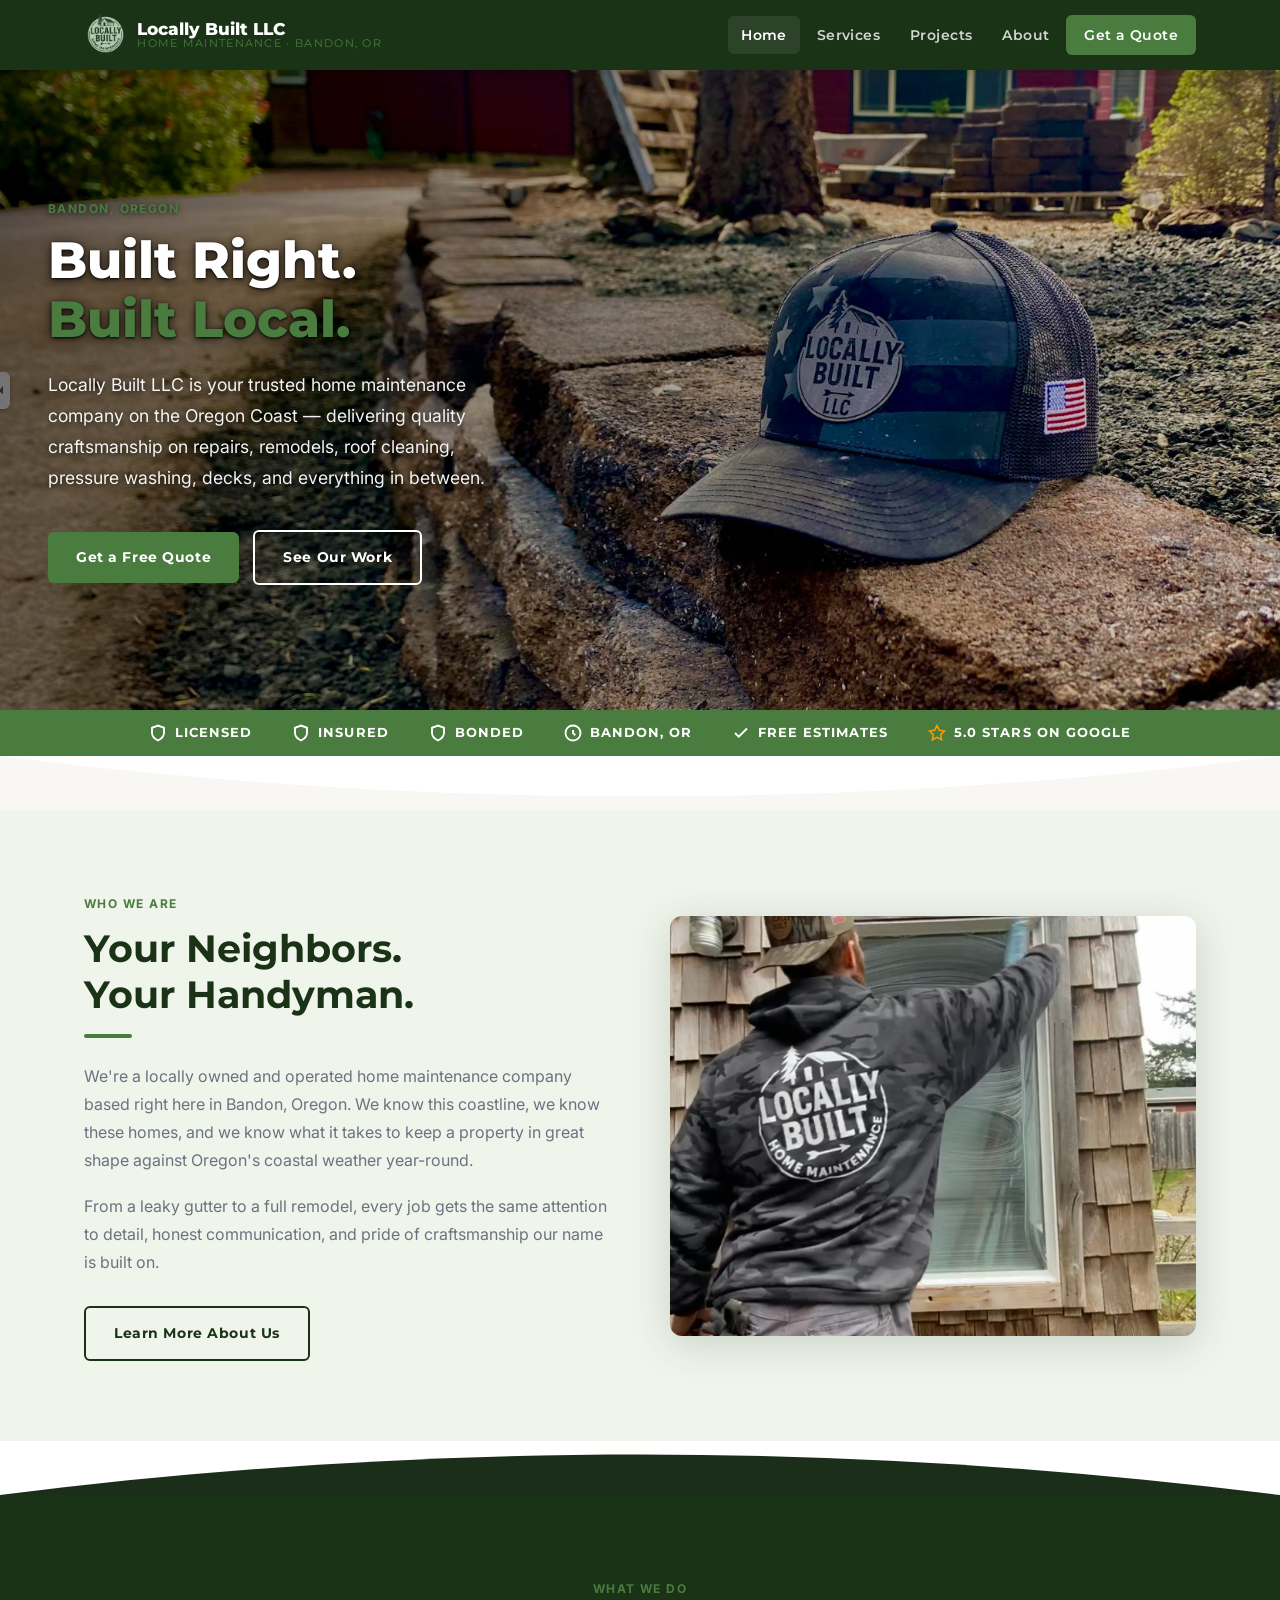
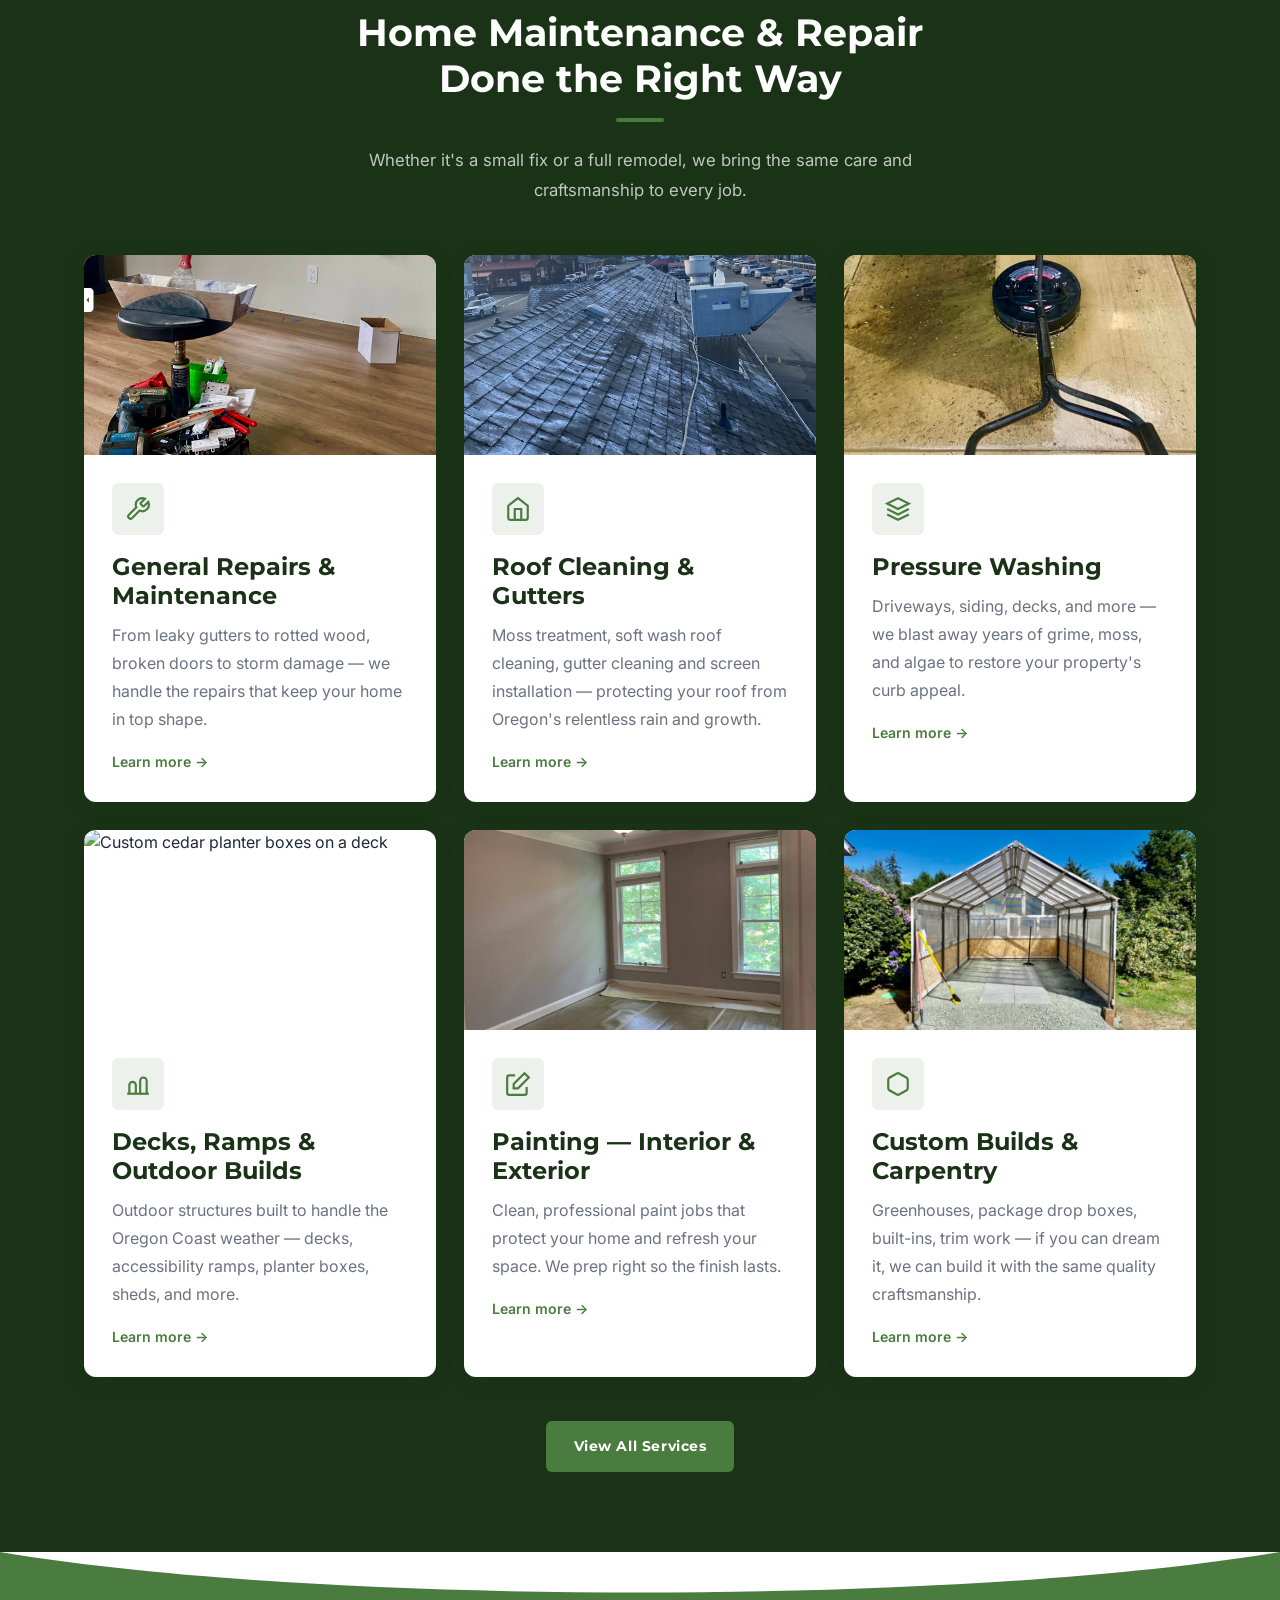
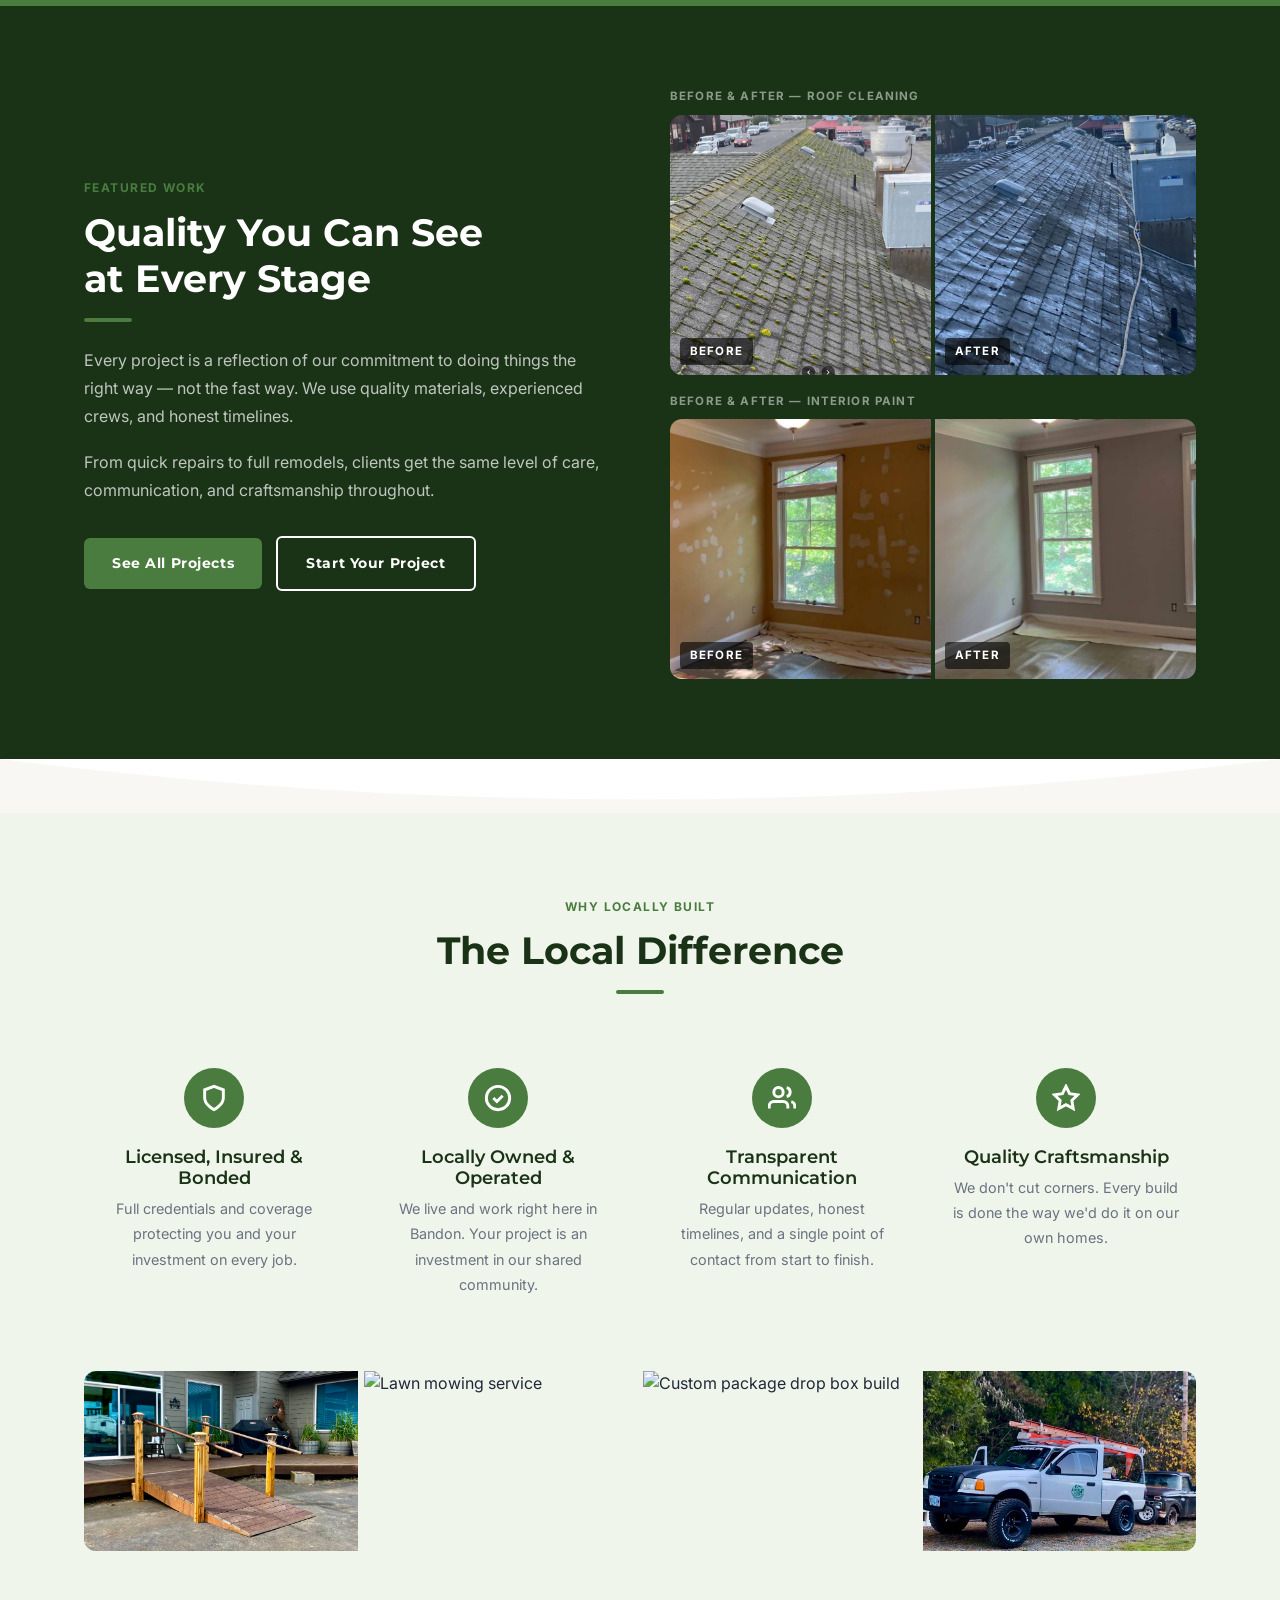
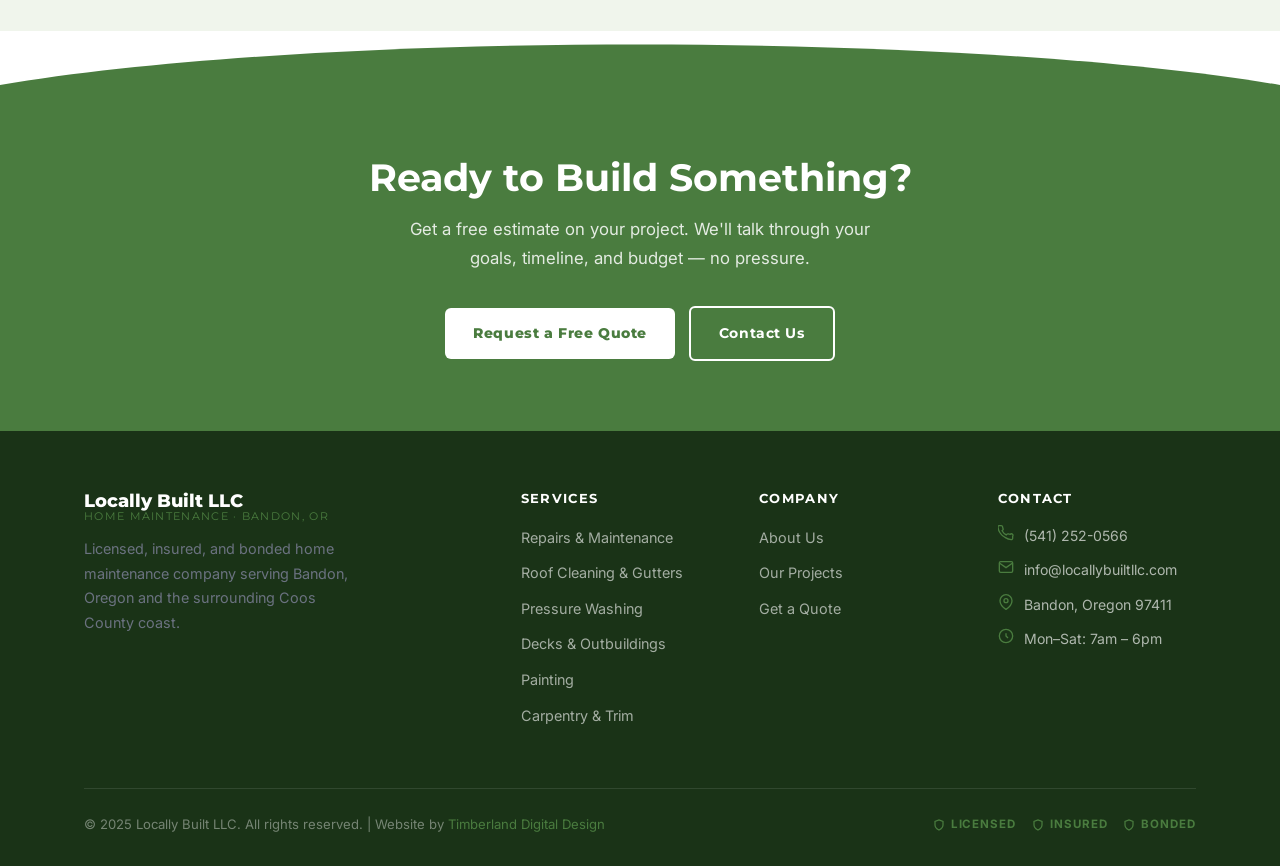
==== commit 58ac2351: "divider update" ====
--- a/index.html
+++ b/index.html
@@ -1,118 +1,122 @@
 <!DOCTYPE html>
 <html lang="en">
 <head>
-  <meta charset="UTF-8" />
-  <meta name="viewport" content="width=device-width, initial-scale=1.0" />
-  <title>Locally Built LLC — Home Maintenance | Bandon, Oregon</title>
-  <meta name="description" content="Locally Built LLC is a licensed, insured, and bonded home maintenance company serving Bandon, Oregon and the surrounding Coos County coast. Repairs, remodels, decks, painting, and more." />
-  <meta name="keywords" content="home maintenance Bandon Oregon, contractor Bandon OR, home remodel Coos County, new home build Oregon coast, licensed contractor" />
-  <link rel="canonical" href="https://www.locallybuiltllc.com/" />
-  <meta property="og:title" content="Locally Built LLC — Home Maintenance | Bandon, Oregon" />
-  <meta property="og:description" content="Licensed, insured & bonded home maintenance company serving Bandon, OR and the Oregon Coast." />
-  <meta property="og:type" content="website" />
-  <meta property="og:url" content="https://www.locallybuiltllc.com/" />
-  <script type="application/ld+json">
-  {
-    "@context": "https://schema.org",
-    "@type": "HomeAndConstructionBusiness",
-    "name": "Locally Built LLC",
-    "url": "https://www.locallybuiltllc.com",
-    "telephone": "+1-541-252-0566",
-    "email": "info@locallybuiltllc.com",
-    "address": {
-      "@type": "PostalAddress",
-      "addressLocality": "Bandon",
-      "addressRegion": "OR",
-      "postalCode": "97411",
-      "addressCountry": "US"
-    },
-    "areaServed": ["Bandon", "Coos Bay", "Coquille", "Port Orford", "Coos County"],
-    "description": "Licensed, insured, and bonded home maintenance company serving Bandon, Oregon and the surrounding Oregon Coast.",
-    "hasCredential": ["Licensed", "Insured", "Bonded"],
-    "priceRange": "$$",
-    "openingHours": ["Mo 06:00-20:00","Tu 06:00-20:00","We 06:00-20:00","Th 06:00-20:00","Fr 06:00-20:00","Sa 06:00-20:00"]
+<meta charset="UTF-8" />
+<meta name="viewport" content="width=device-width, initial-scale=1.0" />
+<title>Locally Built LLC — Home Maintenance | Bandon, Oregon</title>
+<meta name="description" content="Locally Built LLC is a licensed, insured, and bonded home maintenance company serving Bandon, Oregon and the surrounding Coos County coast. Repairs, remodels, decks, painting, and more." />
+<meta name="keywords" content="home maintenance Bandon Oregon, contractor Bandon OR, home remodel Coos County, new home build Oregon coast, licensed contractor" />
+<link rel="canonical" href="https://www.locallybuiltllc.com/" />
+<meta property="og:title" content="Locally Built LLC — Home Maintenance | Bandon, Oregon" />
+<meta property="og:description" content="Licensed, insured & bonded home maintenance company serving Bandon, OR and the Oregon Coast." />
+<meta property="og:type" content="website" />
+<meta property="og:url" content="https://www.locallybuiltllc.com/" />
+<script type="application/ld+json">
+{
+"@context": "https://schema.org",
+"@type": "HomeAndConstructionBusiness",
+"name": "Locally Built LLC",
+"url": "https://www.locallybuiltllc.com",
+"telephone": "+1-541-252-0566",
+"email": "info@locallybuiltllc.com",
+"address": {
+"@type": "PostalAddress",
+"addressLocality": "Bandon",
+"addressRegion": "OR",
+"postalCode": "97411",
+"addressCountry": "US"
+},
+"areaServed": ["Bandon", "Coos Bay", "Coquille", "Port Orford", "Coos County"],
+"description": "Licensed, insured, and bonded home maintenance company serving Bandon, Oregon and the surrounding Oregon Coast.",
+"hasCredential": ["Licensed", "Insured", "Bonded"],
+"priceRange": "$$",
+"openingHours": ["Mo 06:00-20:00","Tu 06:00-20:00","We 06:00-20:00","Th 06:00-20:00","Fr 06:00-20:00","Sa 06:00-20:00"]
+}
+</script>
+<link rel="stylesheet" href="style.css" />
+<style>
+.hero-bg {
+  position: relative;
+  min-height: 640px;
+  display: flex;
+  align-items: center;
+  overflow: hidden;
+}
+.hero-bg::before {
+  content: '';
+  position: absolute;
+  inset: 0;
+  background: linear-gradient(to right, rgba(0,0,0,0.55) 0%, rgba(0,0,0,0.15) 100%);
+  z-index: 1;
+}
+.hero-bg img {
+  position: absolute;
+  inset: 0;
+  width: 100%;
+  height: 100%;
+  object-fit: cover;
+  object-position: 75% center;
+}
+.hero-bg .container { position: relative; z-index: 2; }
+
+.hero-inner {
+  background: linear-gradient(135deg, rgba(20,40,15,0.92) 0%, rgba(43,82,36,0.80) 100%),
+    url('images/Work Truck.jpg') center/cover no-repeat;
+  padding: 80px 0 70px;
+}
+.hero-inner p { color: rgba(255,255,255,0.78); font-size: 1.05rem; max-width: 560px; }
+
+.ba-grid { display: grid; grid-template-columns: 1fr 1fr; gap: 4px; border-radius: var(--radius-lg); overflow: hidden; }
+.ba-img { position: relative; }
+.ba-img img { width: 100%; height: 260px; object-fit: cover; display: block; }
+.ba-label {
+  position: absolute; bottom: 10px; left: 10px;
+  background: rgba(0,0,0,0.6); color: #fff;
+  font-size: 0.72rem; font-weight: 700; text-transform: uppercase;
+  letter-spacing: 0.1em; padding: 4px 10px; border-radius: 4px;
+}
+
+.photo-strip { display: grid; grid-template-columns: repeat(4, 1fr); gap: 6px; margin-top: 50px; border-radius: var(--radius-lg); overflow: hidden; }
+.photo-strip img { width: 100%; height: 180px; object-fit: cover; display: block; transition: transform 0.3s; }
+.photo-strip img:hover { transform: scale(1.04); }
+
+/* ── Section Dividers ── */
+.section-divider {
+  display: block;
+  line-height: 0;
+  margin: 0;
+  padding: 0;
+  overflow: hidden;
+}
+.section-divider svg {
+  display: block;
+  width: 100%;
+  height: 54px;
+}
+
+@media (max-width: 768px) {
+  .ba-grid { grid-template-columns: 1fr; }
+  .photo-strip { grid-template-columns: repeat(2, 1fr); }
+  .hero-bg img { object-position: 35% top !important; }
+  .hero-bg > div { padding: 60px 24px 40px !important; }
+  .section-divider svg { height: 32px; }
+}
+
+@media (max-width: 768px) {
+  .hero-bg img {
+    content: url("images/nice3.png");
+    object-position: 90% 25% !important;
   }
-  </script>
-  <link rel="stylesheet" href="style.css" />
-  <style>
-    .hero-bg {
-      position: relative;
-      min-height: 640px;
-      display: flex;
-      align-items: center;
-      overflow: hidden;
-    }
-    .hero-bg::before {
-      content: '';
-      position: absolute;
-      inset: 0;
-      background: linear-gradient(to right, rgba(0,0,0,0.55) 0%, rgba(0,0,0,0.15) 100%);
-      z-index: 1;
-    }
-    .hero-bg img {
-      position: absolute;
-      inset: 0;
-      width: 100%;
-      height: 100%;
-      object-fit: cover;
-      object-position: 75% center;
-    }
-    .hero-bg .container { position: relative; z-index: 2; }
-
-    /* Hero inner for sub-pages */
-    .hero-inner {
-      background: linear-gradient(135deg, rgba(20,40,15,0.92) 0%, rgba(43,82,36,0.80) 100%),
-        url('images/Work Truck.jpg') center/cover no-repeat;
-      padding: 80px 0 70px;
-    }
-    .hero-inner p { color: rgba(255,255,255,0.78); font-size: 1.05rem; max-width: 560px; }
-
-    /* Before/after comparison */
-    .ba-grid { display: grid; grid-template-columns: 1fr 1fr; gap: 4px; border-radius: var(--radius-lg); overflow: hidden; }
-    .ba-img { position: relative; }
-    .ba-img img { width: 100%; height: 260px; object-fit: cover; display: block; }
-    .ba-label {
-      position: absolute; bottom: 10px; left: 10px;
-      background: rgba(0,0,0,0.6); color: #fff;
-      font-size: 0.72rem; font-weight: 700; text-transform: uppercase;
-      letter-spacing: 0.1em; padding: 4px 10px; border-radius: 4px;
-    }
-
-    /* Photo gallery strip */
-    .photo-strip { display: grid; grid-template-columns: repeat(4, 1fr); gap: 6px; margin-top: 50px; border-radius: var(--radius-lg); overflow: hidden; }
-    .photo-strip img { width: 100%; height: 180px; object-fit: cover; display: block; transition: transform 0.3s; }
-    .photo-strip img:hover { transform: scale(1.04); }
-
-    @media (max-width: 768px) {
-      .ba-grid { grid-template-columns: 1fr; }
-      .photo-strip { grid-template-columns: repeat(2, 1fr); }
-    }
-  
-    @media (max-width: 768px) {
-      .hero-bg img {
-        object-position: 35% top !important;
-      }
-      .hero-bg > div {
-        padding: 60px 24px 40px !important;
-      }
-    }
-
-    @media (max-width: 768px) {
-      .hero-bg img {
-        content: url("images/nice3.png");
-        object-position: 90% 25% !important;
-      }
-    }
-
-    .hero-mobile { display: none; }
-    @media (max-width: 768px) {
-      .hero-desktop { display: none; }
-      .hero-mobile { display: block; }
-    }
+}
+
+.hero-mobile { display: none; }
+@media (max-width: 768px) {
+  .hero-desktop { display: none; }
+  .hero-mobile { display: block; }
+}
 </style>
 </head>
 <body>
-
 <nav class="navbar">
   <div class="container">
     <a href="index.html" class="nav-logo">
@@ -132,283 +136,284 @@
 
 <div class="page-content">
 
-<!-- HERO -->
-<!-- DESKTOP HERO -->
-<section class="hero hero-desktop">
-  <div class="hero-bg">
-    <img src="images/nice4.png" alt="Locally Built LLC — on the job Oregon Coast" style="object-position:75% center;" />
-    <div style="position:relative;z-index:2;width:100%;padding:100px 48px;">
-      <div style="max-width:500px;">
-        <div class="section-label" style="text-shadow: 0 1px 6px rgba(0,0,0,0.8);">Bandon, Oregon</div>
-        <h1 style="color:#fff; margin-bottom:22px; line-height:1.15; text-shadow: 0 2px 12px rgba(0,0,0,0.7), 0 1px 3px rgba(0,0,0,0.9);">
-          Built Right.<br><span style="color:var(--color-accent);">Built Local.</span>
-        </h1>
-        <p style="color:rgba(255,255,255,0.95); font-size:1.1rem; margin-bottom:36px; max-width:460px; text-shadow: 0 1px 6px rgba(0,0,0,0.8);">
-          Locally Built LLC is your trusted home maintenance company on the Oregon Coast — delivering quality craftsmanship on repairs, remodels, roof cleaning, pressure washing, decks, and everything in between.
-        </p>
-        <div class="btn-group">
-          <a href="contact.html" class="btn btn-primary">Get a Free Quote</a>
-          <a href="projects.html" class="btn btn-outline">See Our Work</a>
-        </div>
-      </div>
-    </div>
-  </div>
-</section>
-
-<!-- MOBILE HERO -->
-<section class="hero-mobile">
-  <img src="images/nice4.png" alt="Locally Built LLC" style="width:100%; height:280px; object-fit:cover; object-position:center center; display:block;" />
-  <div style="background:var(--color-dark); padding:36px 24px;">
-    <div class="section-label">Bandon, Oregon</div>
-    <h1 style="color:#fff; margin-bottom:18px; line-height:1.15;">
-      Built Right.<br><span style="color:var(--color-accent);">Built Local.</span>
-    </h1>
-    <p style="color:rgba(255,255,255,0.85); font-size:1rem; margin-bottom:28px;">
-      Locally Built LLC is your trusted home maintenance company on the Oregon Coast — delivering quality craftsmanship on repairs, remodels, roof cleaning, pressure washing, decks, and everything in between.
-    </p>
-    <div class="btn-group">
-      <a href="contact.html" class="btn btn-primary">Get a Free Quote</a>
-      <a href="projects.html" class="btn btn-outline" style="border-color:var(--color-accent);color:var(--color-accent);">See Our Work</a>
-    </div>
-  </div>
-</section>
-
-<!-- TRUST BAR -->
-<div class="trust-bar">
-  <div class="container">
-    <div class="trust-bar-inner">
-      <div class="trust-item"><svg width="18" height="18" viewBox="0 0 24 24" fill="none" stroke="currentColor" stroke-width="2.5"><path d="M12 22s8-4 8-10V5l-8-3-8 3v7c0 6 8 10 8 10z"/></svg>Licensed</div>
-      <div class="trust-item"><svg width="18" height="18" viewBox="0 0 24 24" fill="none" stroke="currentColor" stroke-width="2.5"><path d="M12 22s8-4 8-10V5l-8-3-8 3v7c0 6 8 10 8 10z"/></svg>Insured</div>
-      <div class="trust-item"><svg width="18" height="18" viewBox="0 0 24 24" fill="none" stroke="currentColor" stroke-width="2.5"><path d="M12 22s8-4 8-10V5l-8-3-8 3v7c0 6 8 10 8 10z"/></svg>Bonded</div>
-      <div class="trust-item"><svg width="18" height="18" viewBox="0 0 24 24" fill="none" stroke="currentColor" stroke-width="2.5"><circle cx="12" cy="12" r="10"/><path d="M12 8v4l3 3"/></svg>Bandon, OR</div>
-      <div class="trust-item"><svg width="18" height="18" viewBox="0 0 24 24" fill="none" stroke="currentColor" stroke-width="2.5"><polyline points="20 6 9 17 4 12"/></svg>Free Estimates</div>
-      <div class="trust-item"><svg width="18" height="18" viewBox="0 0 24 24" fill="none" stroke="#f59e0b" stroke-width="2" fill="#f59e0b"><polygon points="12 2 15.09 8.26 22 9.27 17 14.14 18.18 21.02 12 17.77 5.82 21.02 7 14.14 2 9.27 8.91 8.26 12 2"/></svg>5.0 Stars on Google</div>
-    </div>
-  </div>
-</div>
-
-<!-- INTRO -->
-<section class="section section--light">
-  <div class="container">
-    <div class="grid-2" style="align-items:center; gap:60px;">
-      <div>
-        <div class="section-label">Who We Are</div>
-        <h2 class="section-title">Your Neighbors.<br>Your Handyman.</h2>
-        <div class="divider"></div>
-        <p style="margin-bottom:18px;">
-          We're a locally owned and operated home maintenance company based right here in Bandon, Oregon. We know this coastline, we know these homes, and we know what it takes to keep a property in great shape against Oregon's coastal weather year-round.
-        </p>
-        <p style="margin-bottom:30px;">
-          From a leaky gutter to a full remodel, every job gets the same attention to detail, honest communication, and pride of craftsmanship our name is built on.
-        </p>
-        <a href="about.html" class="btn btn-outline-dark">Learn More About Us</a>
-      </div>
-      <div style="border-radius:var(--radius-lg); overflow:hidden; box-shadow:var(--shadow-lg);">
-        <img src="images/work.png" alt="Locally Built LLC — window installation work on the Oregon Coast" style="width:100%; height:420px; object-fit:cover;" />
-      </div>
-    </div>
-  </div>
-</section>
-
-<!-- SERVICES OVERVIEW -->
-<section class="section">
-  <div class="container">
-    <div class="section-header section-header--center">
-      <div class="section-label">What We Do</div>
-      <h2 class="section-title">Home Maintenance &amp; Repair<br>Done the Right Way</h2>
-      <div class="divider divider--center"></div>
-      <p class="section-subtitle">Whether it's a small fix or a full remodel, we bring the same care and craftsmanship to every job.</p>
-    </div>
-    <div class="grid-3">
-
-      <div class="card">
-        <img src="images/general_maintenence.png" alt="General repairs and maintenance" style="width:100%;height:200px;object-fit:cover;" />
-        <div class="card-body">
-          <div class="card-icon">
-            <svg width="26" height="26" viewBox="0 0 24 24" fill="none" stroke="currentColor" stroke-width="2"><path d="M14.7 6.3a1 1 0 000 1.4l1.6 1.6a1 1 0 001.4 0l3.77-3.77a6 6 0 01-7.94 7.94l-6.91 6.91a2.12 2.12 0 01-3-3l6.91-6.91a6 6 0 017.94-7.94l-3.76 3.76z"/></svg>
-          </div>
-          <h3 style="margin-bottom:10px;">General Repairs &amp; Maintenance</h3>
-          <p>From leaky gutters to rotted wood, broken doors to storm damage — we handle the repairs that keep your home in top shape.</p>
-          <a href="services.html#repairs" style="display:inline-flex;align-items:center;gap:6px;margin-top:18px;font-weight:600;font-size:0.88rem;color:var(--color-accent);">Learn more →</a>
-        </div>
-      </div>
-
-      <div class="card">
-        <img src="images/roofwash2.png" alt="Roof cleaning and gutter service" style="width:100%;height:200px;object-fit:cover;" />
-        <div class="card-body">
-          <div class="card-icon">
-            <svg width="26" height="26" viewBox="0 0 24 24" fill="none" stroke="currentColor" stroke-width="2"><path d="M3 9l9-7 9 7v11a2 2 0 01-2 2H5a2 2 0 01-2-2z"/><polyline points="9 22 9 12 15 12 15 22"/></svg>
-          </div>
-          <h3 style="margin-bottom:10px;">Roof Cleaning &amp; Gutters</h3>
-          <p>Moss treatment, soft wash roof cleaning, gutter cleaning and screen installation — protecting your roof from Oregon's relentless rain and growth.</p>
-          <a href="services.html#roofing" style="display:inline-flex;align-items:center;gap:6px;margin-top:18px;font-weight:600;font-size:0.88rem;color:var(--color-accent);">Learn more →</a>
-        </div>
-      </div>
-
-      <div class="card">
-        <img src="images/pressurewaashing.png" alt="Pressure washing in action" style="width:100%;height:200px;object-fit:cover;" />
-        <div class="card-body">
-          <div class="card-icon">
-            <svg width="26" height="26" viewBox="0 0 24 24" fill="none" stroke="currentColor" stroke-width="2"><path d="M12 2L2 7l10 5 10-5-10-5zM2 17l10 5 10-5M2 12l10 5 10-5"/></svg>
-          </div>
-          <h3 style="margin-bottom:10px;">Pressure Washing</h3>
-          <p>Driveways, siding, decks, and more — we blast away years of grime, moss, and algae to restore your property's curb appeal.</p>
-          <a href="services.html#washing" style="display:inline-flex;align-items:center;gap:6px;margin-top:18px;font-weight:600;font-size:0.88rem;color:var(--color-accent);">Learn more →</a>
-        </div>
-      </div>
-
-      <div class="card">
-        <img src="images/planterboxes.png" alt="Custom cedar planter boxes on a deck" style="width:100%;height:200px;object-fit:cover;" />
-        <div class="card-body">
-          <div class="card-icon">
-            <svg width="26" height="26" viewBox="0 0 24 24" fill="none" stroke="currentColor" stroke-width="2"><path d="M4 21V13a3 3 0 016 0v8M14 21V9a3 3 0 016 0v12"/><path d="M2 21h20"/></svg>
-          </div>
-          <h3 style="margin-bottom:10px;">Decks, Ramps &amp; Outdoor Builds</h3>
-          <p>Outdoor structures built to handle the Oregon Coast weather — decks, accessibility ramps, planter boxes, sheds, and more.</p>
-          <a href="services.html#decks" style="display:inline-flex;align-items:center;gap:6px;margin-top:18px;font-weight:600;font-size:0.88rem;color:var(--color-accent);">Learn more →</a>
-        </div>
-      </div>
-
-      <div class="card">
-        <img src="images/interiotpaintaftr.png" alt="Interior painting after" style="width:100%;height:200px;object-fit:cover;" />
-        <div class="card-body">
-          <div class="card-icon">
-            <svg width="26" height="26" viewBox="0 0 24 24" fill="none" stroke="currentColor" stroke-width="2"><path d="M20 14.66V20a2 2 0 01-2 2H4a2 2 0 01-2-2V6a2 2 0 012-2h5.34"/><polygon points="18 2 22 6 12 16 8 16 8 12 18 2"/></svg>
-          </div>
-          <h3 style="margin-bottom:10px;">Painting — Interior &amp; Exterior</h3>
-          <p>Clean, professional paint jobs that protect your home and refresh your space. We prep right so the finish lasts.</p>
-          <a href="services.html#painting" style="display:inline-flex;align-items:center;gap:6px;margin-top:18px;font-weight:600;font-size:0.88rem;color:var(--color-accent);">Learn more →</a>
-        </div>
-      </div>
-
-      <div class="card">
-        <img src="images/greenhouse2.png" alt="Custom greenhouse build" style="width:100%;height:200px;object-fit:cover;" />
-        <div class="card-body">
-          <div class="card-icon">
-            <svg width="26" height="26" viewBox="0 0 24 24" fill="none" stroke="currentColor" stroke-width="2"><path d="M21 16V8a2 2 0 00-1-1.73l-7-4a2 2 0 00-2 0l-7 4A2 2 0 003 8v8a2 2 0 001 1.73l7 4a2 2 0 002 0l7-4A2 2 0 0021 16z"/></svg>
-          </div>
-          <h3 style="margin-bottom:10px;">Custom Builds &amp; Carpentry</h3>
-          <p>Greenhouses, package drop boxes, built-ins, trim work — if you can dream it, we can build it with the same quality craftsmanship.</p>
-          <a href="services.html#carpentry" style="display:inline-flex;align-items:center;gap:6px;margin-top:18px;font-weight:600;font-size:0.88rem;color:var(--color-accent);">Learn more →</a>
-        </div>
-      </div>
-
-    </div>
-    <div style="text-align:center; margin-top:44px;">
-      <a href="services.html" class="btn btn-primary">View All Services</a>
-    </div>
-  </div>
-</section>
-
-<!-- FEATURED BEFORE/AFTER -->
-<section class="section section--dark">
-  <div class="container">
-    <div class="grid-2" style="align-items:center; gap:60px;">
-      <div>
-        <div class="section-label">Featured Work</div>
-        <h2 style="color:var(--color-white); margin-bottom:16px;">Quality You Can See<br>at Every Stage</h2>
-        <div class="divider"></div>
-        <p style="color:rgba(255,255,255,0.72); margin-bottom:18px;">
-          Every project is a reflection of our commitment to doing things the right way — not the fast way. We use quality materials, experienced crews, and honest timelines.
-        </p>
-        <p style="color:rgba(255,255,255,0.72); margin-bottom:32px;">
-          From quick repairs to full remodels, clients get the same level of care, communication, and craftsmanship throughout.
-        </p>
-        <div class="btn-group">
-          <a href="projects.html" class="btn btn-primary">See All Projects</a>
-          <a href="contact.html" class="btn btn-outline">Start Your Project</a>
-        </div>
-      </div>
-      <div>
-        <p style="color:rgba(255,255,255,0.5); font-size:0.72rem; font-weight:700; text-transform:uppercase; letter-spacing:0.1em; margin-bottom:8px;">Before &amp; After — Roof Cleaning</p>
-        <div class="ba-grid">
-          <div class="ba-img">
-            <img src="images/roofwash3.png" alt="Roof before cleaning — heavy moss growth" />
-            <div class="ba-label">Before</div>
-          </div>
-          <div class="ba-img">
-            <img src="images/roofwash2.png" alt="Roof after cleaning — clean and restored" />
-            <div class="ba-label">After</div>
-          </div>
-        </div>
-        <p style="color:rgba(255,255,255,0.5); font-size:0.72rem; font-weight:700; text-transform:uppercase; letter-spacing:0.1em; margin-top:16px; margin-bottom:8px;">Before &amp; After — Interior Paint</p>
-        <div class="ba-grid">
-          <div class="ba-img">
-            <img src="images/interiorpaintbfr.png" alt="Room before painting" />
-            <div class="ba-label">Before</div>
-          </div>
-          <div class="ba-img">
-            <img src="images/interiotpaintaftr.png" alt="Room after painting" />
-            <div class="ba-label">After</div>
-          </div>
-        </div>
-      </div>
-    </div>
-  </div>
-</section>
-
-<!-- WHY CHOOSE US -->
-<section class="section section--light">
-  <div class="container">
-    <div class="section-header section-header--center">
-      <div class="section-label">Why Locally Built</div>
-      <h2 class="section-title">The Local Difference</h2>
-      <div class="divider divider--center"></div>
-    </div>
-    <div class="grid-4">
-      <div style="text-align:center; padding:24px 16px;">
-        <div style="width:60px;height:60px;background:var(--color-accent);border-radius:50%;display:flex;align-items:center;justify-content:center;margin:0 auto 18px;">
-          <svg width="28" height="28" viewBox="0 0 24 24" fill="none" stroke="#fff" stroke-width="2.5"><path d="M12 22s8-4 8-10V5l-8-3-8 3v7c0 6 8 10 8 10z"/></svg>
-        </div>
-        <h4 style="margin-bottom:8px;">Licensed, Insured &amp; Bonded</h4>
-        <p style="font-size:0.9rem;">Full credentials and coverage protecting you and your investment on every job.</p>
-      </div>
-      <div style="text-align:center; padding:24px 16px;">
-        <div style="width:60px;height:60px;background:var(--color-accent);border-radius:50%;display:flex;align-items:center;justify-content:center;margin:0 auto 18px;">
-          <svg width="28" height="28" viewBox="0 0 24 24" fill="none" stroke="#fff" stroke-width="2.5"><circle cx="12" cy="12" r="10"/><path d="M8 12l3 3 5-5"/></svg>
-        </div>
-        <h4 style="margin-bottom:8px;">Locally Owned &amp; Operated</h4>
-        <p style="font-size:0.9rem;">We live and work right here in Bandon. Your project is an investment in our shared community.</p>
-      </div>
-      <div style="text-align:center; padding:24px 16px;">
-        <div style="width:60px;height:60px;background:var(--color-accent);border-radius:50%;display:flex;align-items:center;justify-content:center;margin:0 auto 18px;">
-          <svg width="28" height="28" viewBox="0 0 24 24" fill="none" stroke="#fff" stroke-width="2.5"><path d="M17 21v-2a4 4 0 00-4-4H5a4 4 0 00-4 4v2"/><circle cx="9" cy="7" r="4"/><path d="M23 21v-2a4 4 0 00-3-3.87"/><path d="M16 3.13a4 4 0 010 7.75"/></svg>
-        </div>
-        <h4 style="margin-bottom:8px;">Transparent Communication</h4>
-        <p style="font-size:0.9rem;">Regular updates, honest timelines, and a single point of contact from start to finish.</p>
-      </div>
-      <div style="text-align:center; padding:24px 16px;">
-        <div style="width:60px;height:60px;background:var(--color-accent);border-radius:50%;display:flex;align-items:center;justify-content:center;margin:0 auto 18px;">
-          <svg width="28" height="28" viewBox="0 0 24 24" fill="none" stroke="#fff" stroke-width="2.5"><polygon points="12 2 15.09 8.26 22 9.27 17 14.14 18.18 21.02 12 17.77 5.82 21.02 7 14.14 2 9.27 8.91 8.26 12 2"/></svg>
-        </div>
-        <h4 style="margin-bottom:8px;">Quality Craftsmanship</h4>
-        <p style="font-size:0.9rem;">We don't cut corners. Every build is done the way we'd do it on our own homes.</p>
-      </div>
-    </div>
-
-    <!-- Photo strip -->
-    <div class="photo-strip">
-      <img src="images/ramp.png" alt="Accessibility ramp build" />
-      <img src="images/lawn.png" alt="Lawn mowing service" />
-      <img src="images/packagedropbox.png" alt="Custom package drop box build" />
-      <img src="images/work truck 2.png" alt="Locally Built LLC work truck" />
-    </div>
-  </div>
-</section>
-
-<!-- CTA BANNER -->
-<section style="background:var(--color-accent); padding:70px 0;">
-  <div class="container" style="text-align:center;">
-    <h2 style="color:#fff; margin-bottom:14px;">Ready to Build Something?</h2>
-    <p style="color:rgba(255,255,255,0.85); max-width:480px; margin:0 auto 32px; font-size:1.05rem;">
-      Get a free estimate on your project. We'll talk through your goals, timeline, and budget — no pressure.
-    </p>
-    <div class="btn-group" style="justify-content:center;">
-      <a href="contact.html" class="btn" style="background:#fff;color:var(--color-accent);font-weight:800;">Request a Free Quote</a>
-      <a href="contact.html" class="btn btn-outline">Contact Us</a>
-    </div>
-  </div>
-</section>
+  <!-- DESKTOP HERO -->
+  <section class="hero hero-desktop">
+    <div class="hero-bg">
+      <img src="images/nice4.png" alt="Locally Built LLC — on the job Oregon Coast" style="object-position:75% center;" />
+      <div style="position:relative;z-index:2;width:100%;padding:100px 48px;">
+        <div style="max-width:500px;">
+          <div class="section-label" style="text-shadow: 0 1px 6px rgba(0,0,0,0.8);">Bandon, Oregon</div>
+          <h1 style="color:#fff; margin-bottom:22px; line-height:1.15; text-shadow: 0 2px 12px rgba(0,0,0,0.7), 0 1px 3px rgba(0,0,0,0.9);">
+            Built Right.<br><span style="color:var(--color-accent);">Built Local.</span>
+          </h1>
+          <p style="color:rgba(255,255,255,0.95); font-size:1.1rem; margin-bottom:36px; max-width:460px; text-shadow: 0 1px 6px rgba(0,0,0,0.8);">
+            Locally Built LLC is your trusted home maintenance company on the Oregon Coast — delivering quality craftsmanship on repairs, remodels, roof cleaning, pressure washing, decks, and everything in between.
+          </p>
+          <div class="btn-group">
+            <a href="contact.html" class="btn btn-primary">Get a Free Quote</a>
+            <a href="projects.html" class="btn btn-outline">See Our Work</a>
+          </div>
+        </div>
+      </div>
+    </div>
+  </section>
+
+  <!-- MOBILE HERO -->
+  <section class="hero-mobile">
+    <img src="images/nice4.png" alt="Locally Built LLC" style="width:100%; height:280px; object-fit:cover; object-position:center center; display:block;" />
+    <div style="background:var(--color-dark); padding:36px 24px;">
+      <div class="section-label">Bandon, Oregon</div>
+      <h1 style="color:#fff; margin-bottom:18px; line-height:1.15;">
+        Built Right.<br><span style="color:var(--color-accent);">Built Local.</span>
+      </h1>
+      <p style="color:rgba(255,255,255,0.85); font-size:1rem; margin-bottom:28px;">
+        Locally Built LLC is your trusted home maintenance company on the Oregon Coast — delivering quality craftsmanship on repairs, remodels, roof cleaning, pressure washing, decks, and everything in between.
+      </p>
+      <div class="btn-group">
+        <a href="contact.html" class="btn btn-primary">Get a Free Quote</a>
+        <a href="projects.html" class="btn btn-outline" style="border-color:var(--color-accent);color:var(--color-accent);">See Our Work</a>
+      </div>
+    </div>
+  </section>
+
+  <!-- TRUST BAR -->
+  <div class="trust-bar">
+    <div class="container">
+      <div class="trust-bar-inner">
+        <div class="trust-item"><svg width="18" height="18" viewBox="0 0 24 24" fill="none" stroke="currentColor" stroke-width="2.5"><path d="M12 22s8-4 8-10V5l-8-3-8 3v7c0 6 8 10 8 10z"/></svg>Licensed</div>
+        <div class="trust-item"><svg width="18" height="18" viewBox="0 0 24 24" fill="none" stroke="currentColor" stroke-width="2.5"><path d="M12 22s8-4 8-10V5l-8-3-8 3v7c0 6 8 10 8 10z"/></svg>Insured</div>
+        <div class="trust-item"><svg width="18" height="18" viewBox="0 0 24 24" fill="none" stroke="currentColor" stroke-width="2.5"><path d="M12 22s8-4 8-10V5l-8-3-8 3v7c0 6 8 10 8 10z"/></svg>Bonded</div>
+        <div class="trust-item"><svg width="18" height="18" viewBox="0 0 24 24" fill="none" stroke="currentColor" stroke-width="2.5"><circle cx="12" cy="12" r="10"/><path d="M12 8v4l3 3"/></svg>Bandon, OR</div>
+        <div class="trust-item"><svg width="18" height="18" viewBox="0 0 24 24" fill="none" stroke="currentColor" stroke-width="2.5"><polyline points="20 6 9 17 4 12"/></svg>Free Estimates</div>
+        <div class="trust-item"><svg width="18" height="18" viewBox="0 0 24 24" fill="none" stroke="#f59e0b" stroke-width="2" fill="#f59e0b"><polygon points="12 2 15.09 8.26 22 9.27 17 14.14 18.18 21.02 12 17.77 5.82 21.02 7 14.14 2 9.27 8.91 8.26 12 2"/></svg>5.0 Stars on Google</div>
+      </div>
+    </div>
+  </div>
+
+  <!-- DIVIDER: trust-bar (green) → light section (white) -->
+  <div class="section-divider">
+    <svg viewBox="0 0 1440 54" xmlns="http://www.w3.org/2000/svg" preserveAspectRatio="none">
+      <path d="M0,0 C480,54 960,54 1440,0 L1440,54 L0,54 Z" fill="#f8f7f4"/>
+    </svg>
+  </div>
+
+  <!-- INTRO -->
+  <section class="section section--light">
+    <div class="container">
+      <div class="grid-2" style="align-items:center; gap:60px;">
+        <div>
+          <div class="section-label">Who We Are</div>
+          <h2 class="section-title">Your Neighbors.<br>Your Handyman.</h2>
+          <div class="divider"></div>
+          <p style="margin-bottom:18px;">
+            We're a locally owned and operated home maintenance company based right here in Bandon, Oregon. We know this coastline, we know these homes, and we know what it takes to keep a property in great shape against Oregon's coastal weather year-round.
+          </p>
+          <p style="margin-bottom:30px;">
+            From a leaky gutter to a full remodel, every job gets the same attention to detail, honest communication, and pride of craftsmanship our name is built on.
+          </p>
+          <a href="about.html" class="btn btn-outline-dark">Learn More About Us</a>
+        </div>
+        <div style="border-radius:var(--radius-lg); overflow:hidden; box-shadow:var(--shadow-lg);">
+          <img src="images/work.png" alt="Locally Built LLC — window installation work on the Oregon Coast" style="width:100%; height:420px; object-fit:cover;" />
+        </div>
+      </div>
+    </div>
+  </section>
+
+  <!-- DIVIDER: light → dark (services) -->
+  <div class="section-divider">
+    <svg viewBox="0 0 1440 54" xmlns="http://www.w3.org/2000/svg" preserveAspectRatio="none">
+      <path d="M0,54 C480,0 960,0 1440,54 L1440,54 L0,54 Z" fill="#1a2e1a"/>
+    </svg>
+  </div>
+
+  <!-- SERVICES OVERVIEW -->
+  <section class="section" style="background:var(--color-dark);">
+    <div class="container">
+      <div class="section-header section-header--center">
+        <div class="section-label">What We Do</div>
+        <h2 class="section-title" style="color:#fff;">Home Maintenance &amp; Repair<br>Done the Right Way</h2>
+        <div class="divider divider--center"></div>
+        <p class="section-subtitle" style="color:rgba(255,255,255,0.72);">Whether it's a small fix or a full remodel, we bring the same care and craftsmanship to every job.</p>
+      </div>
+      <div class="grid-3">
+        <div class="card">
+          <img src="images/general_maintenence.png" alt="General repairs and maintenance" style="width:100%;height:200px;object-fit:cover;" />
+          <div class="card-body">
+            <div class="card-icon"><svg width="26" height="26" viewBox="0 0 24 24" fill="none" stroke="currentColor" stroke-width="2"><path d="M14.7 6.3a1 1 0 000 1.4l1.6 1.6a1 1 0 001.4 0l3.77-3.77a6 6 0 01-7.94 7.94l-6.91 6.91a2.12 2.12 0 01-3-3l6.91-6.91a6 6 0 017.94-7.94l-3.76 3.76z"/></svg></div>
+            <h3 style="margin-bottom:10px;">General Repairs &amp; Maintenance</h3>
+            <p>From leaky gutters to rotted wood, broken doors to storm damage — we handle the repairs that keep your home in top shape.</p>
+            <a href="services.html#repairs" style="display:inline-flex;align-items:center;gap:6px;margin-top:18px;font-weight:600;font-size:0.88rem;color:var(--color-accent);">Learn more →</a>
+          </div>
+        </div>
+        <div class="card">
+          <img src="images/roofwash2.png" alt="Roof cleaning and gutter service" style="width:100%;height:200px;object-fit:cover;" />
+          <div class="card-body">
+            <div class="card-icon"><svg width="26" height="26" viewBox="0 0 24 24" fill="none" stroke="currentColor" stroke-width="2"><path d="M3 9l9-7 9 7v11a2 2 0 01-2 2H5a2 2 0 01-2-2z"/><polyline points="9 22 9 12 15 12 15 22"/></svg></div>
+            <h3 style="margin-bottom:10px;">Roof Cleaning &amp; Gutters</h3>
+            <p>Moss treatment, soft wash roof cleaning, gutter cleaning and screen installation — protecting your roof from Oregon's relentless rain and growth.</p>
+            <a href="services.html#roofing" style="display:inline-flex;align-items:center;gap:6px;margin-top:18px;font-weight:600;font-size:0.88rem;color:var(--color-accent);">Learn more →</a>
+          </div>
+        </div>
+        <div class="card">
+          <img src="images/pressurewaashing.png" alt="Pressure washing in action" style="width:100%;height:200px;object-fit:cover;" />
+          <div class="card-body">
+            <div class="card-icon"><svg width="26" height="26" viewBox="0 0 24 24" fill="none" stroke="currentColor" stroke-width="2"><path d="M12 2L2 7l10 5 10-5-10-5zM2 17l10 5 10-5M2 12l10 5 10-5"/></svg></div>
+            <h3 style="margin-bottom:10px;">Pressure Washing</h3>
+            <p>Driveways, siding, decks, and more — we blast away years of grime, moss, and algae to restore your property's curb appeal.</p>
+            <a href="services.html#washing" style="display:inline-flex;align-items:center;gap:6px;margin-top:18px;font-weight:600;font-size:0.88rem;color:var(--color-accent);">Learn more →</a>
+          </div>
+        </div>
+        <div class="card">
+          <img src="images/planterboxes.png" alt="Custom cedar planter boxes on a deck" style="width:100%;height:200px;object-fit:cover;" />
+          <div class="card-body">
+            <div class="card-icon"><svg width="26" height="26" viewBox="0 0 24 24" fill="none" stroke="currentColor" stroke-width="2"><path d="M4 21V13a3 3 0 016 0v8M14 21V9a3 3 0 016 0v12"/><path d="M2 21h20"/></svg></div>
+            <h3 style="margin-bottom:10px;">Decks, Ramps &amp; Outdoor Builds</h3>
+            <p>Outdoor structures built to handle the Oregon Coast weather — decks, accessibility ramps, planter boxes, sheds, and more.</p>
+            <a href="services.html#decks" style="display:inline-flex;align-items:center;gap:6px;margin-top:18px;font-weight:600;font-size:0.88rem;color:var(--color-accent);">Learn more →</a>
+          </div>
+        </div>
+        <div class="card">
+          <img src="images/interiotpaintaftr.png" alt="Interior painting after" style="width:100%;height:200px;object-fit:cover;" />
+          <div class="card-body">
+            <div class="card-icon"><svg width="26" height="26" viewBox="0 0 24 24" fill="none" stroke="currentColor" stroke-width="2"><path d="M20 14.66V20a2 2 0 01-2 2H4a2 2 0 01-2-2V6a2 2 0 012-2h5.34"/><polygon points="18 2 22 6 12 16 8 16 8 12 18 2"/></svg></div>
+            <h3 style="margin-bottom:10px;">Painting — Interior &amp; Exterior</h3>
+            <p>Clean, professional paint jobs that protect your home and refresh your space. We prep right so the finish lasts.</p>
+            <a href="services.html#painting" style="display:inline-flex;align-items:center;gap:6px;margin-top:18px;font-weight:600;font-size:0.88rem;color:var(--color-accent);">Learn more →</a>
+          </div>
+        </div>
+        <div class="card">
+          <img src="images/greenhouse2.png" alt="Custom greenhouse build" style="width:100%;height:200px;object-fit:cover;" />
+          <div class="card-body">
+            <div class="card-icon"><svg width="26" height="26" viewBox="0 0 24 24" fill="none" stroke="currentColor" stroke-width="2"><path d="M21 16V8a2 2 0 00-1-1.73l-7-4a2 2 0 00-2 0l-7 4A2 2 0 003 8v8a2 2 0 001 1.73l7 4a2 2 0 002 0l7-4A2 2 0 0021 16z"/></svg></div>
+            <h3 style="margin-bottom:10px;">Custom Builds &amp; Carpentry</h3>
+            <p>Greenhouses, package drop boxes, built-ins, trim work — if you can dream it, we can build it with the same quality craftsmanship.</p>
+            <a href="services.html#carpentry" style="display:inline-flex;align-items:center;gap:6px;margin-top:18px;font-weight:600;font-size:0.88rem;color:var(--color-accent);">Learn more →</a>
+          </div>
+        </div>
+      </div>
+      <div style="text-align:center; margin-top:44px;">
+        <a href="services.html" class="btn btn-primary">View All Services</a>
+      </div>
+    </div>
+  </section>
+
+  <!-- DIVIDER: dark → dark (featured work also dark) — use accent wave -->
+  <div class="section-divider">
+    <svg viewBox="0 0 1440 54" xmlns="http://www.w3.org/2000/svg" preserveAspectRatio="none">
+      <path d="M0,0 C360,54 1080,54 1440,0 L1440,54 L0,54 Z" fill="var(--color-accent,#4a7c3f)"/>
+    </svg>
+  </div>
+
+  <!-- FEATURED BEFORE/AFTER -->
+  <section class="section section--dark">
+    <div class="container">
+      <div class="grid-2" style="align-items:center; gap:60px;">
+        <div>
+          <div class="section-label">Featured Work</div>
+          <h2 style="color:var(--color-white); margin-bottom:16px;">Quality You Can See<br>at Every Stage</h2>
+          <div class="divider"></div>
+          <p style="color:rgba(255,255,255,0.72); margin-bottom:18px;">
+            Every project is a reflection of our commitment to doing things the right way — not the fast way. We use quality materials, experienced crews, and honest timelines.
+          </p>
+          <p style="color:rgba(255,255,255,0.72); margin-bottom:32px;">
+            From quick repairs to full remodels, clients get the same level of care, communication, and craftsmanship throughout.
+          </p>
+          <div class="btn-group">
+            <a href="projects.html" class="btn btn-primary">See All Projects</a>
+            <a href="contact.html" class="btn btn-outline">Start Your Project</a>
+          </div>
+        </div>
+        <div>
+          <p style="color:rgba(255,255,255,0.5); font-size:0.72rem; font-weight:700; text-transform:uppercase; letter-spacing:0.1em; margin-bottom:8px;">Before &amp; After — Roof Cleaning</p>
+          <div class="ba-grid">
+            <div class="ba-img"><img src="images/roofwash3.png" alt="Roof before cleaning" /><div class="ba-label">Before</div></div>
+            <div class="ba-img"><img src="images/roofwash2.png" alt="Roof after cleaning" /><div class="ba-label">After</div></div>
+          </div>
+          <p style="color:rgba(255,255,255,0.5); font-size:0.72rem; font-weight:700; text-transform:uppercase; letter-spacing:0.1em; margin-top:16px; margin-bottom:8px;">Before &amp; After — Interior Paint</p>
+          <div class="ba-grid">
+            <div class="ba-img"><img src="images/interiorpaintbfr.png" alt="Room before painting" /><div class="ba-label">Before</div></div>
+            <div class="ba-img"><img src="images/interiotpaintaftr.png" alt="Room after painting" /><div class="ba-label">After</div></div>
+          </div>
+        </div>
+      </div>
+    </div>
+  </section>
+
+  <!-- DIVIDER: dark → light (why choose us) -->
+  <div class="section-divider">
+    <svg viewBox="0 0 1440 54" xmlns="http://www.w3.org/2000/svg" preserveAspectRatio="none">
+      <path d="M0,0 C480,54 960,54 1440,0 L1440,54 L0,54 Z" fill="#f8f7f4"/>
+    </svg>
+  </div>
+
+  <!-- WHY CHOOSE US -->
+  <section class="section section--light">
+    <div class="container">
+      <div class="section-header section-header--center">
+        <div class="section-label">Why Locally Built</div>
+        <h2 class="section-title">The Local Difference</h2>
+        <div class="divider divider--center"></div>
+      </div>
+      <div class="grid-4">
+        <div style="text-align:center; padding:24px 16px;">
+          <div style="width:60px;height:60px;background:var(--color-accent);border-radius:50%;display:flex;align-items:center;justify-content:center;margin:0 auto 18px;">
+            <svg width="28" height="28" viewBox="0 0 24 24" fill="none" stroke="#fff" stroke-width="2.5"><path d="M12 22s8-4 8-10V5l-8-3-8 3v7c0 6 8 10 8 10z"/></svg>
+          </div>
+          <h4 style="margin-bottom:8px;">Licensed, Insured &amp; Bonded</h4>
+          <p style="font-size:0.9rem;">Full credentials and coverage protecting you and your investment on every job.</p>
+        </div>
+        <div style="text-align:center; padding:24px 16px;">
+          <div style="width:60px;height:60px;background:var(--color-accent);border-radius:50%;display:flex;align-items:center;justify-content:center;margin:0 auto 18px;">
+            <svg width="28" height="28" viewBox="0 0 24 24" fill="none" stroke="#fff" stroke-width="2.5"><circle cx="12" cy="12" r="10"/><path d="M8 12l3 3 5-5"/></svg>
+          </div>
+          <h4 style="margin-bottom:8px;">Locally Owned &amp; Operated</h4>
+          <p style="font-size:0.9rem;">We live and work right here in Bandon. Your project is an investment in our shared community.</p>
+        </div>
+        <div style="text-align:center; padding:24px 16px;">
+          <div style="width:60px;height:60px;background:var(--color-accent);border-radius:50%;display:flex;align-items:center;justify-content:center;margin:0 auto 18px;">
+            <svg width="28" height="28" viewBox="0 0 24 24" fill="none" stroke="#fff" stroke-width="2.5"><path d="M17 21v-2a4 4 0 00-4-4H5a4 4 0 00-4 4v2"/><circle cx="9" cy="7" r="4"/><path d="M23 21v-2a4 4 0 00-3-3.87"/><path d="M16 3.13a4 4 0 010 7.75"/></svg>
+          </div>
+          <h4 style="margin-bottom:8px;">Transparent Communication</h4>
+          <p style="font-size:0.9rem;">Regular updates, honest timelines, and a single point of contact from start to finish.</p>
+        </div>
+        <div style="text-align:center; padding:24px 16px;">
+          <div style="width:60px;height:60px;background:var(--color-accent);border-radius:50%;display:flex;align-items:center;justify-content:center;margin:0 auto 18px;">
+            <svg width="28" height="28" viewBox="0 0 24 24" fill="none" stroke="#fff" stroke-width="2.5"><polygon points="12 2 15.09 8.26 22 9.27 17 14.14 18.18 21.02 12 17.77 5.82 21.02 7 14.14 2 9.27 8.91 8.26 12 2"/></svg>
+          </div>
+          <h4 style="margin-bottom:8px;">Quality Craftsmanship</h4>
+          <p style="font-size:0.9rem;">We don't cut corners. Every build is done the way we'd do it on our own homes.</p>
+        </div>
+      </div>
+      <div class="photo-strip">
+        <img src="images/ramp.png" alt="Accessibility ramp build" />
+        <img src="images/lawn.png" alt="Lawn mowing service" />
+        <img src="images/packagedropbox.png" alt="Custom package drop box build" />
+        <img src="images/work truck 2.png" alt="Locally Built LLC work truck" />
+      </div>
+    </div>
+  </section>
+
+  <!-- DIVIDER: light → accent (CTA) -->
+  <div class="section-divider">
+    <svg viewBox="0 0 1440 54" xmlns="http://www.w3.org/2000/svg" preserveAspectRatio="none">
+      <path d="M0,54 C360,0 1080,0 1440,54 L1440,54 L0,54 Z" fill="var(--color-accent,#4a7c3f)"/>
+    </svg>
+  </div>
+
+  <!-- CTA BANNER -->
+  <section style="background:var(--color-accent); padding:70px 0;">
+    <div class="container" style="text-align:center;">
+      <h2 style="color:#fff; margin-bottom:14px;">Ready to Build Something?</h2>
+      <p style="color:rgba(255,255,255,0.85); max-width:480px; margin:0 auto 32px; font-size:1.05rem;">
+        Get a free estimate on your project. We'll talk through your goals, timeline, and budget — no pressure.
+      </p>
+      <div class="btn-group" style="justify-content:center;">
+        <a href="contact.html" class="btn" style="background:#fff;color:var(--color-accent);font-weight:800;">Request a Free Quote</a>
+        <a href="contact.html" class="btn btn-outline">Contact Us</a>
+      </div>
+    </div>
+  </section>
 
 </div>
 
@@ -449,6 +454,7 @@
     </div>
   </div>
 </footer>
+
 <script>function toggleNav(){document.getElementById('navLinks').classList.toggle('open');}</script>
 </body>
 </html>
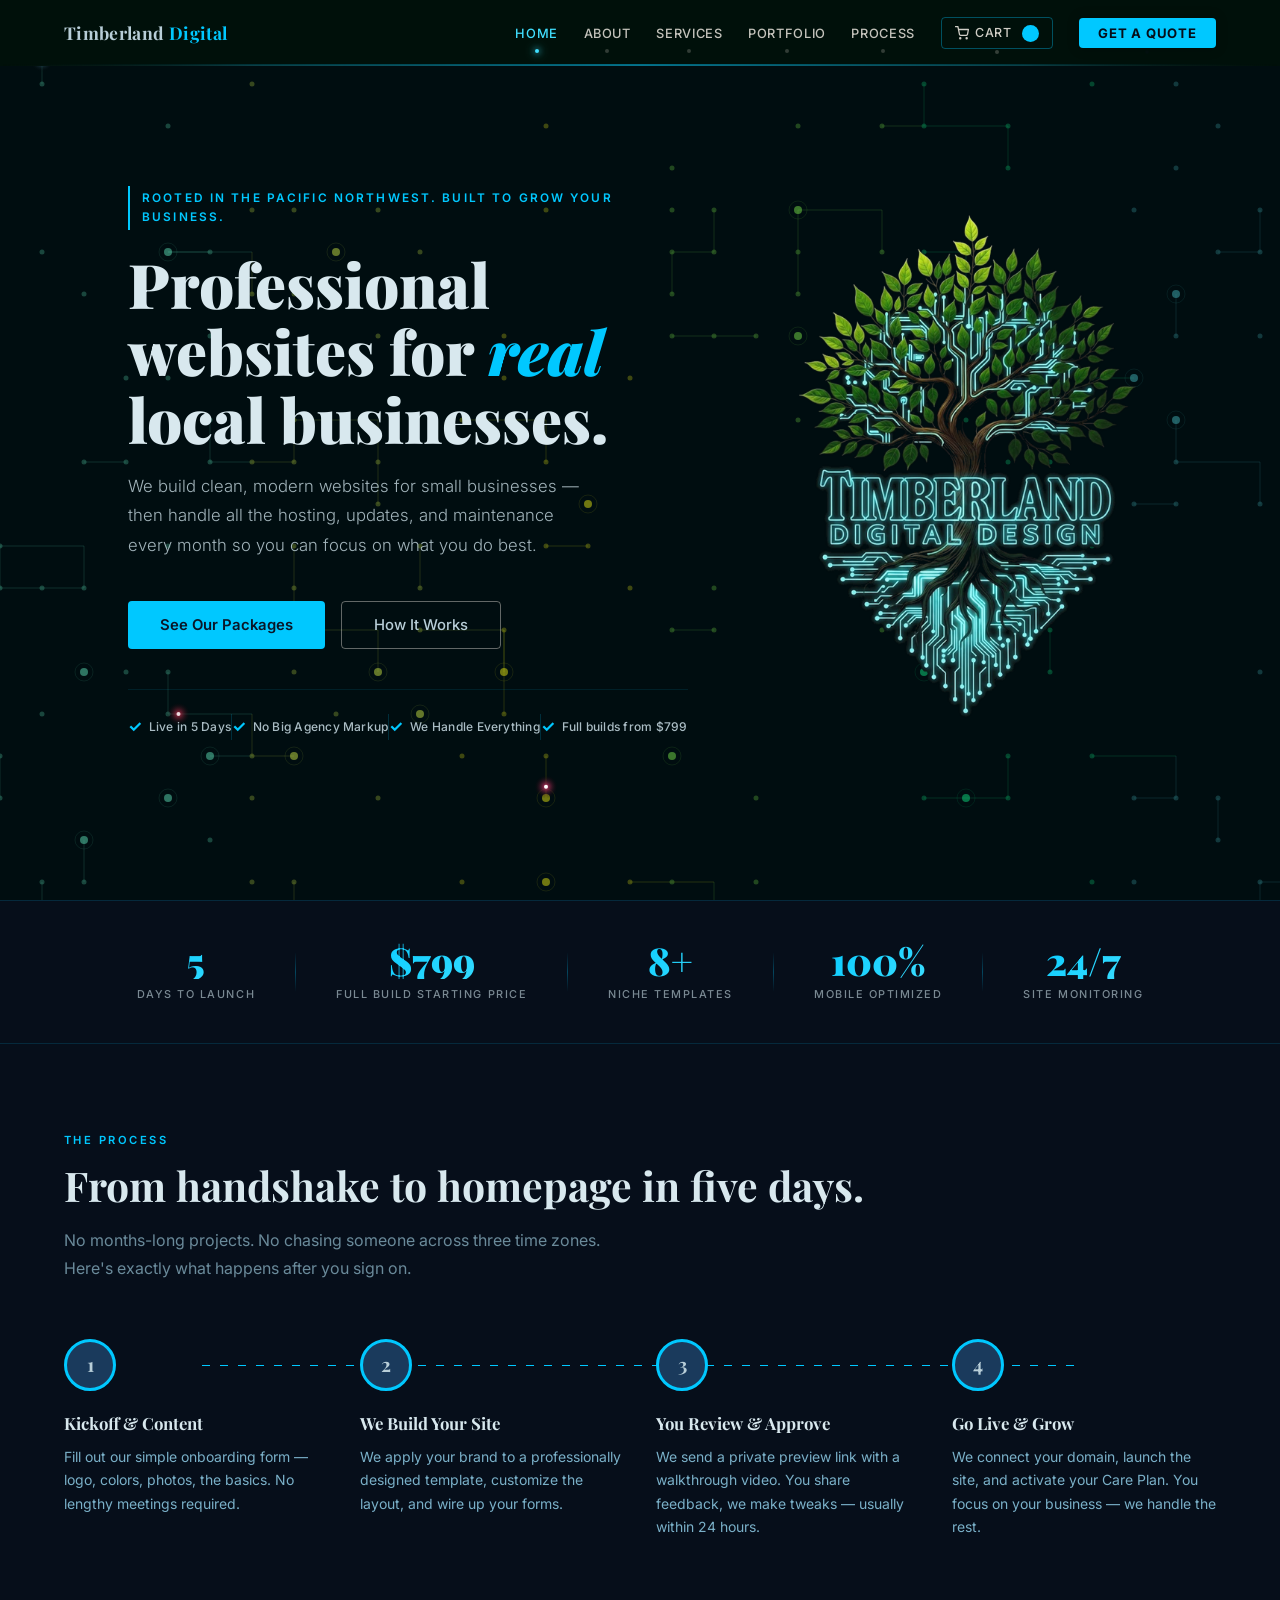
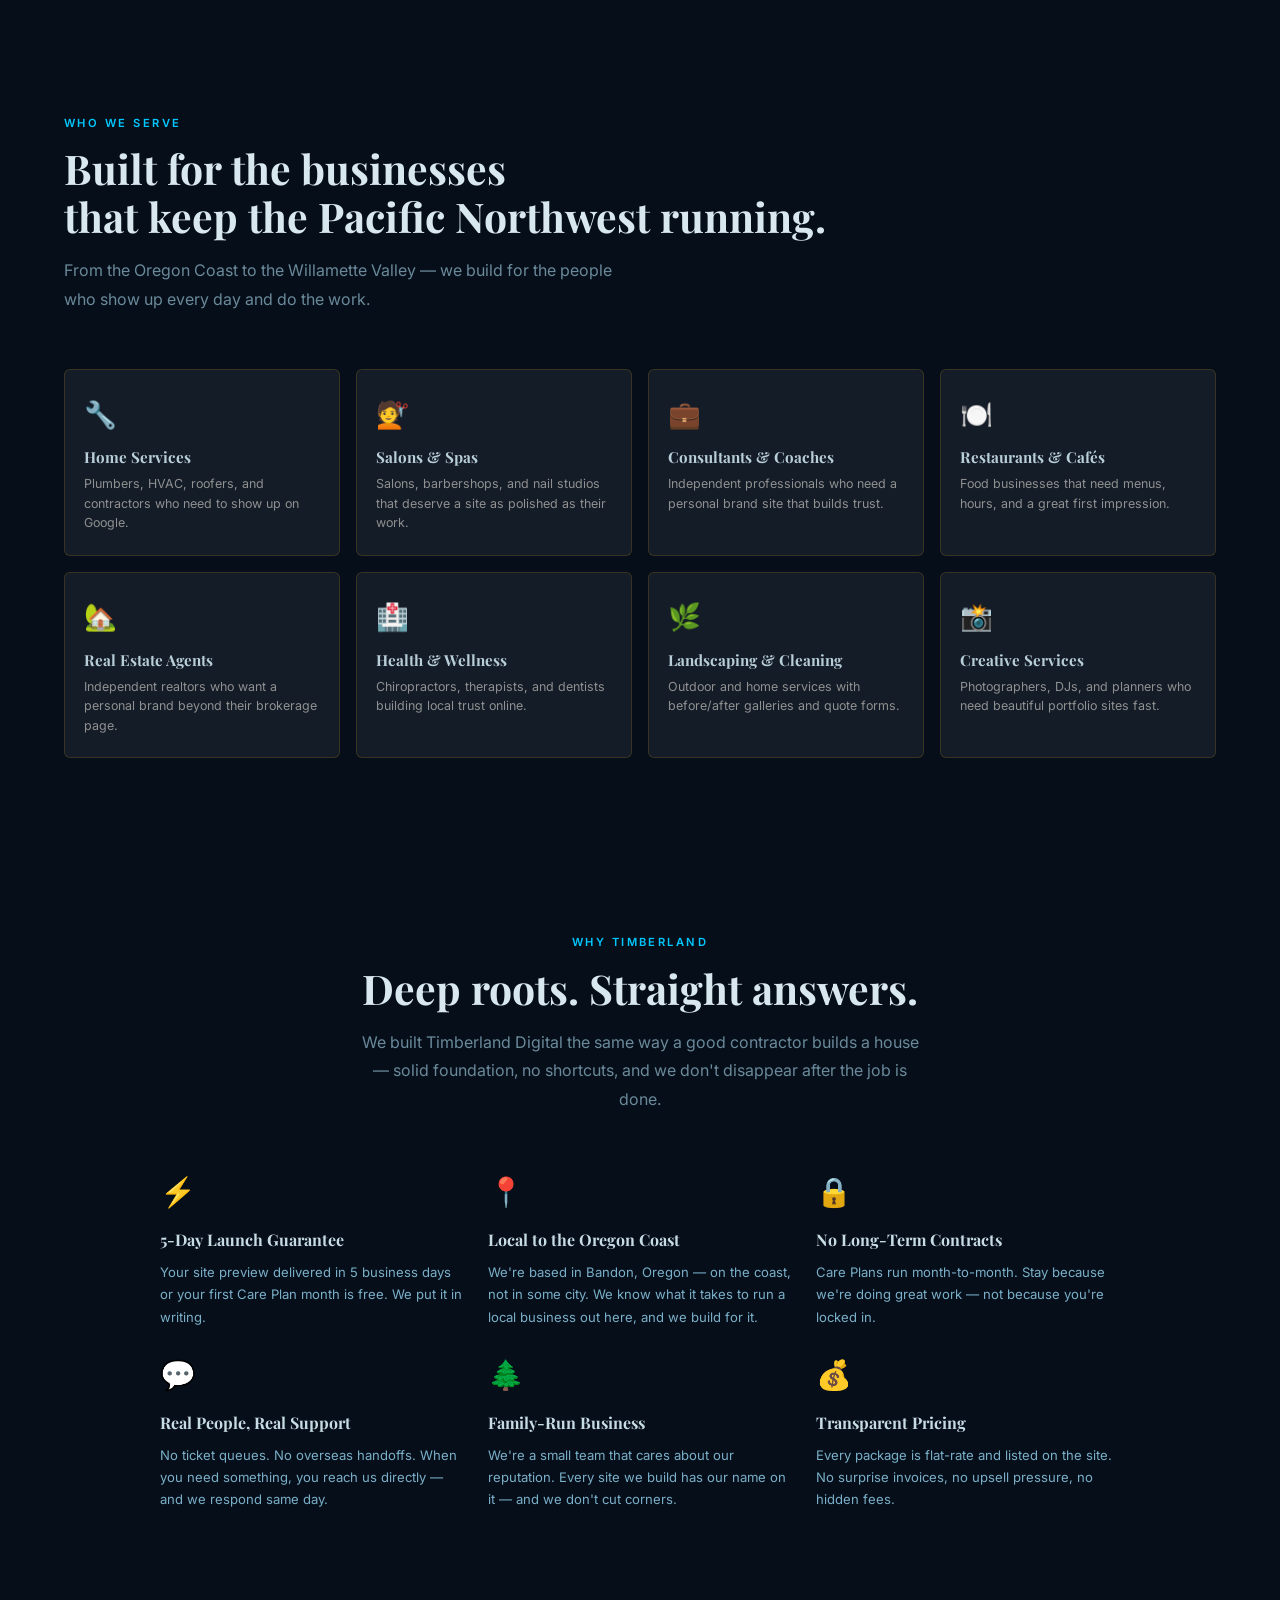
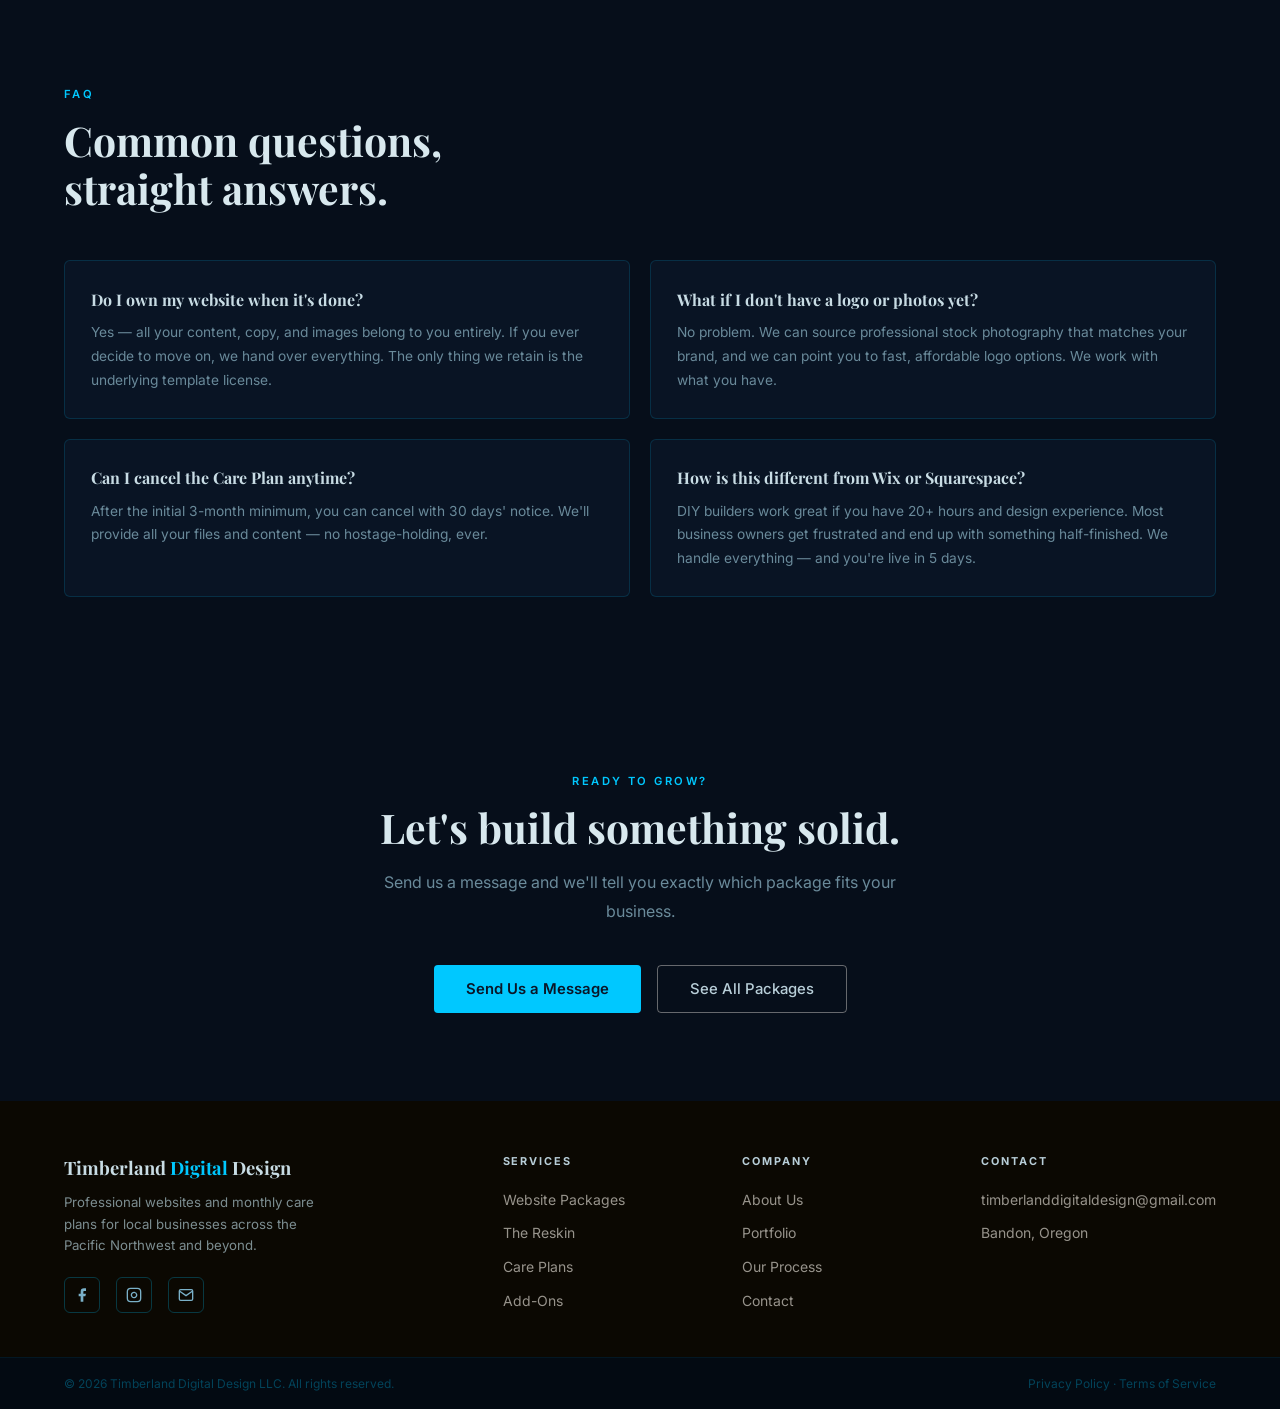
==== commit c639dad0: "Update index.html" ====
--- a/index.html
+++ b/index.html
@@ -1,460 +1,1805 @@
 <!DOCTYPE html>
 <html lang="en">
 <head>
-<meta charset="UTF-8" />
-<meta name="viewport" content="width=device-width, initial-scale=1.0" />
-<title>Locally Built LLC — Home Maintenance | Bandon, Oregon</title>
-<meta name="description" content="Locally Built LLC is a licensed, insured, and bonded home maintenance company serving Bandon, Oregon and the surrounding Coos County coast. Repairs, remodels, decks, painting, and more." />
-<meta name="keywords" content="home maintenance Bandon Oregon, contractor Bandon OR, home remodel Coos County, new home build Oregon coast, licensed contractor" />
-<link rel="canonical" href="https://www.locallybuiltllc.com/" />
-<meta property="og:title" content="Locally Built LLC — Home Maintenance | Bandon, Oregon" />
-<meta property="og:description" content="Licensed, insured & bonded home maintenance company serving Bandon, OR and the Oregon Coast." />
-<meta property="og:type" content="website" />
-<meta property="og:url" content="https://www.locallybuiltllc.com/" />
-<script type="application/ld+json">
-{
-"@context": "https://schema.org",
-"@type": "HomeAndConstructionBusiness",
-"name": "Locally Built LLC",
-"url": "https://www.locallybuiltllc.com",
-"telephone": "+1-541-252-0566",
-"email": "info@locallybuiltllc.com",
-"address": {
-"@type": "PostalAddress",
-"addressLocality": "Bandon",
-"addressRegion": "OR",
-"postalCode": "97411",
-"addressCountry": "US"
-},
-"areaServed": ["Bandon", "Coos Bay", "Coquille", "Port Orford", "Coos County"],
-"description": "Licensed, insured, and bonded home maintenance company serving Bandon, Oregon and the surrounding Oregon Coast.",
-"hasCredential": ["Licensed", "Insured", "Bonded"],
-"priceRange": "$$",
-"openingHours": ["Mo 06:00-20:00","Tu 06:00-20:00","We 06:00-20:00","Th 06:00-20:00","Fr 06:00-20:00","Sa 06:00-20:00"]
-}
-</script>
-<link rel="stylesheet" href="style.css" />
+<meta charset="UTF-8">
+<meta name="viewport" content="width=device-width, initial-scale=1.0">
+<meta property="og:type" content="website">
+<meta property="og:site_name" content="Timberland Digital Design">
+<meta property="og:title" content="Timberland Digital Design — Websites for Local Businesses">
+<meta property="og:description" content="Professional websites for Oregon Coast small businesses. Full builds from $799. Live in days, not months.">
+<meta property="og:url" content="https://www.timberlanddigital.com/">
+<meta name="twitter:card" content="summary">
+<meta name="twitter:title" content="Timberland Digital Design — Websites for Local Businesses">
+<meta name="twitter:description" content="Professional websites for Oregon Coast small businesses. Full builds from $799. Live in days, not months.">
+<link rel="canonical" href="https://www.timberlanddigital.com/">
+<meta name="description" content="Timberland Digital Design builds fast, professional websites for local businesses on the Oregon Coast. Full builds from $799. Live in days, not months.">
+<title>Timberland Digital Design – Home</title>
+<link rel="icon" type="image/png" href="[data-uri]">
+<link rel="preconnect" href="https://fonts.googleapis.com/">
+<link rel="preconnect" href="https://fonts.gstatic.com/" crossorigin="">
+<link href="https://fonts.googleapis.com/css2?family=Inter:wght@300;400;500;600;700&family=Playfair+Display:ital,wght@0,700;0,900;1,700&display=swap" rel="stylesheet">
 <style>
-.hero-bg {
+
+*,*::before,*::after{box-sizing:border-box;margin:0;padding:0}
+:root{
+  --green:#0A1628;--green-mid:#0D2137;--green-light:#1A3A5C;
+  --amber:#00C8FF;--amber-light:#40DFFF;
+  --cream:#B8CED8;--cream-dark:#A0B8C4;
+  --charcoal:#060E1A;--text:#1A2A3A;--muted:#4A7A9B;--white:#FFFFFF;
+}
+html{scroll-behavior:smooth}
+body{font-family:'Inter',sans-serif;color:var(--text);background:var(--charcoal);line-height:1.6;overflow-x:hidden}
+
+/* PAGE SYSTEM */
+.page{display:none}
+.page.active{display:block}
+
+/* NAV */
+nav{
+  position:fixed;top:0;left:0;right:0;z-index:200;
+  display:flex;align-items:center;justify-content:space-between;
+  padding:0 5%;height:66px;
+  background:#00100A;backdrop-filter:blur(8px);
+  border-bottom:1px solid rgba(0,200,255,0.2);
+}
+.nav-logo{
+  font-family:'Playfair Display',serif;font-size:1.1rem;font-weight:700;
+  color:var(--cream);letter-spacing:.02em;text-decoration:none;cursor:pointer;
+}
+.nav-logo span{color:var(--amber)}
+.nav-links{display:flex;gap:1.6rem;list-style:none;align-items:center}
+.nav-links button{
+  background:none;border:none;cursor:pointer;
+  color:rgba(245,240,232,0.8);font-family:'Inter',sans-serif;
+  font-size:.8rem;font-weight:500;letter-spacing:.05em;text-transform:uppercase;
+  transition:color .2s;padding:0;
+}
+.nav-links button:hover,.nav-links button.active{color:var(--amber-light)}
+.nav-cta-btn{
+  background:var(--amber)!important;color:var(--green)!important;
+  padding:.42rem 1.1rem!important;border-radius:4px;font-weight:600!important;
+}
+.nav-cta-btn:hover{background:var(--amber-light)!important}
+.hamburger{display:none;flex-direction:column;gap:5px;cursor:pointer;background:none;border:none;padding:4px}
+.hamburger span{display:block;width:24px;height:2px;background:var(--cream);border-radius:2px}
+.mobile-nav{
+  display:none;position:fixed;top:66px;left:0;right:0;z-index:199;
+  background:#00100A;padding:1.5rem 5% 2rem;
+  border-bottom:1px solid rgba(200,150,10,0.15);flex-direction:column;
+}
+.mobile-nav.open{display:flex}
+.mobile-nav button{
+  background:none;border:none;cursor:pointer;color:rgba(245,240,232,0.85);
+  font-family:'Inter',sans-serif;font-size:.9rem;font-weight:500;
+  letter-spacing:.05em;text-transform:uppercase;text-align:left;
+  padding:.8rem 0;border-bottom:1px solid rgba(200,150,10,0.1);transition:color .2s;
+}
+.mobile-nav button:last-child{border-bottom:none}
+.mobile-nav button:hover{color:var(--amber-light)}
+
+/* SHARED LAYOUT */
+.page-content{padding-top:0}
+section{padding:88px 5%}
+.section-label{
+  font-size:.7rem;font-weight:600;letter-spacing:.22em;text-transform:uppercase;
+  color:var(--amber);margin-bottom:.7rem;display:block;
+}
+.section-title{
+  font-family:'Playfair Display',serif;
+  font-size:clamp(1.9rem,3.2vw,2.7rem);font-weight:700;
+  color:var(--cream);line-height:1.18;margin-bottom:1rem;
+}
+.section-sub{font-size:1rem;color:#5A7A8A;max-width:560px;line-height:1.78}
+
+/* BUTTONS */
+.btn-primary{
+  background:var(--amber);color:var(--green);
+  padding:.875rem 2rem;border-radius:4px;font-weight:600;font-size:.93rem;
+  border:none;cursor:pointer;font-family:'Inter',sans-serif;
+  transition:background .2s,transform .15s;display:inline-block;
+}
+.btn-primary:hover{background:var(--amber-light);transform:translateY(-1px)}
+.btn-outline-light{
+  border:1.5px solid rgba(245,240,232,0.4);color:var(--cream);
+  padding:.875rem 2rem;border-radius:4px;font-weight:500;font-size:.93rem;
+  background:none;cursor:pointer;font-family:'Inter',sans-serif;
+  transition:border-color .2s,background .2s;display:inline-block;
+}
+.btn-outline-light:hover{border-color:var(--cream);background:rgba(245,240,232,0.08)}
+.btn-outline-dark{
+  border:1.5px solid var(--green);color:var(--green);
+  padding:.875rem 2rem;border-radius:4px;font-weight:500;font-size:.93rem;
+  background:none;cursor:pointer;font-family:'Inter',sans-serif;
+  transition:background .2s,color .2s;display:inline-block;
+}
+.btn-outline-dark:hover{background:var(--green);color:var(--cream)}
+
+/* PAGE HERO */
+.page-hero{
+  background:var(--green);padding:120px 5% 80px;
+  position:relative;overflow:hidden;
+}
+.page-hero::after{
+  content:'';position:absolute;bottom:-80px;right:-80px;
+  width:400px;height:400px;border-radius:50%;
+  background:radial-gradient(circle,rgba(200,150,10,0.09) 0%,transparent 70%);
+  pointer-events:none;
+}
+.page-hero-inner{max-width:700px;position:relative;z-index:2}
+.page-hero-eyebrow{
+  display:inline-block;font-size:.72rem;font-weight:600;letter-spacing:.2em;
+  text-transform:uppercase;color:var(--amber);margin-bottom:1.2rem;
+  padding:.3rem .8rem;border:1px solid rgba(200,150,10,0.35);border-radius:2px;
+}
+.page-hero h1{
+  font-family:'Playfair Display',serif;
+  font-size:clamp(2.2rem,4vw,3.4rem);font-weight:900;
+  color:var(--cream);line-height:1.12;margin-bottom:1.2rem;
+}
+.page-hero h1 em{font-style:italic;color:var(--amber)}
+.page-hero p{
+  font-size:1.05rem;color:rgba(245,240,232,0.72);
+  font-weight:300;line-height:1.75;max-width:560px;
+}
+
+/* PROOF STRIP */
+.proof-strip{
+  background:rgba(13,30,48,0.55);padding:26px 5%;
+  display:flex;align-items:center;justify-content:center;
+  gap:2.5rem;flex-wrap:wrap;
+  border-top:1px solid rgba(0,200,255,0.15);
+  border-bottom:1px solid rgba(0,200,255,0.15);
+}
+.proof-stat{text-align:center}
+.proof-num{font-family:'Playfair Display',serif;font-size:1.9rem;font-weight:900;color:var(--amber);line-height:1}
+.proof-desc{font-size:.72rem;font-weight:500;color:#7ab0c8;letter-spacing:.06em;text-transform:uppercase;margin-top:.2rem}
+.proof-div{width:1px;height:36px;background:rgba(28,58,14,0.15)}
+
+/* CTA BAND */
+.cta-band{
+  background:#060E1A;text-align:center;padding:88px 5%;
+  position:relative;overflow:hidden;
+}
+.cta-band::before{ display:none; }
+.cta-band .section-title{color:var(--cream);max-width:640px;margin:.6rem auto 1.1rem}
+.cta-band .section-sub{color:rgba(245,240,232,0.7);margin:0 auto 2.5rem}
+.cta-band-actions{display:flex;gap:1rem;justify-content:center;flex-wrap:wrap}
+
+/* TESTIMONIALS */
+.tgrid{display:grid;grid-template-columns:repeat(3,1fr);gap:1.5rem;margin-top:3.5rem}
+.tcard{background:#0D1E30;border-radius:8px;padding:2rem;border-left:3px solid var(--amber)}
+.tquote{font-family:'Playfair Display',serif;font-size:3rem;color:var(--amber);line-height:.5;margin-bottom:1rem}
+.ttext{font-size:.9rem;color:#a0c4d8;line-height:1.72;margin-bottom:1.4rem;font-style:italic}
+.tstars{color:var(--amber);font-size:.82rem;margin-bottom:.7rem}
+.tauthor{font-weight:600;font-size:.85rem;color:var(--amber)}
+.tbiz{font-size:.78rem;color:var(--muted);margin-top:.15rem}
+
+/* FOOTER */
+footer{
+  background:#030A12;color:rgba(200,230,240,0.6);
+  padding:52px 5% 36px;
+  display:grid;grid-template-columns:2fr 1fr 1fr 1fr;gap:2.5rem;
+}
+.foot-brand{font-family:'Playfair Display',serif;font-size:1.15rem;font-weight:700;color:var(--cream);margin-bottom:.55rem}
+.foot-brand span{color:var(--amber)}
+.foot-tag{font-size:.83rem;line-height:1.65;max-width:270px;margin-bottom:1.25rem}
+.foot-col h4{font-size:.68rem;font-weight:700;letter-spacing:.18em;text-transform:uppercase;color:var(--cream);margin-bottom:1rem}
+.foot-col ul{list-style:none}
+.foot-col li{margin-bottom:.5rem}
+.foot-col button{background:none;border:none;cursor:pointer;color:rgba(245,240,232,0.6);font-family:'Inter',sans-serif;font-size:.875rem;transition:color .2s;padding:0;text-align:left}
+.foot-col button:hover{color:var(--amber)}
+.foot-bottom{
+  background:#030A12;border-top:1px solid rgba(0,200,255,0.07);
+  padding:16px 5%;display:flex;justify-content:space-between;align-items:center;
+  font-size:.75rem;color:rgba(0,200,255,0.3);
+}
+
+/* ANIMATIONS */
+.fade-up{opacity:0;transform:translateY(26px);transition:opacity .6s ease,transform .6s ease}
+.fade-up.visible{opacity:1;transform:translateY(0)}
+
+/* ═══════════════════════════════════
+   HOME PAGE
+═══════════════════════════════════ */
+.hero{
+  min-height:100vh;
+  background:
+    #060E1A;
+  display:grid;grid-template-columns:1fr 1fr;
+  align-items:center;padding:66px 8% 40px 10%;gap:3rem;
+  position:relative;overflow:hidden;
+}
+.hero::before{
+  content:'';position:absolute;bottom:-120px;right:-120px;
+  width:500px;height:500px;border-radius:50%;
+  background:radial-gradient(circle,rgba(200,150,10,0.08) 0%,transparent 70%);
+  pointer-events:none;
+}
+.hero-text{position:relative;z-index:2}
+.hero-eyebrow{
+  display:inline-block;font-size:.74rem;font-weight:600;
+  letter-spacing:.18em;text-transform:uppercase;color:var(--amber);
+  margin-bottom:1.5rem;padding:.2rem 0 .2rem .75rem;
+  border:none;border-left:2px solid var(--amber);border-radius:0;
+  background:none;
+}
+.hero h1{font-family:'Playfair Display',serif;font-size:clamp(2.4rem,4.5vw,3.8rem);font-weight:900;color:var(--cream);line-height:1.1;margin-bottom:1.4rem}
+.hero h1 em{font-style:italic;color:var(--amber)}
+.hero-sub{font-size:1.05rem;color:rgba(245,240,232,0.74);max-width:480px;margin-bottom:2.5rem;font-weight:300;line-height:1.78}
+.hero-actions{display:flex;gap:1rem;flex-wrap:wrap}
+.hero-trust{display:flex;gap:0;margin-top:2.5rem;flex-wrap:nowrap;align-items:center;width:100%}
+.hero-trust .trust-item{font-size:.78rem;color:rgba(245,240,232,0.75);font-weight:500;display:flex;align-items:center;gap:.4rem;letter-spacing:.02em;flex:1;justify-content:center}
+.hero-trust .trust-item::before{content:'✓';color:var(--amber);font-weight:700;font-size:.9rem}
+.hero-visual{display:flex;align-items:center;justify-content:center;position:relative;z-index:2}
+.tree-rings{width:min(400px,90%);aspect-ratio:1;position:relative}
+.tree-rings svg{width:100%;height:100%}
+.ring{fill:none;stroke:rgba(200,150,10,0.14);stroke-width:1.5;animation:pulse-ring 4s ease-in-out infinite}
+.ring:nth-child(1){animation-delay:0s}.ring:nth-child(2){animation-delay:.4s}
+.ring:nth-child(3){animation-delay:.8s}.ring:nth-child(4){animation-delay:1.2s}
+.ring:nth-child(5){animation-delay:1.6s}.ring:nth-child(6){animation-delay:2s}
+.ring:nth-child(7){animation-delay:2.4s;stroke:rgba(200,150,10,0.32);stroke-width:2}
+@keyframes pulse-ring{0%,100%{opacity:.45}50%{opacity:1}}
+.rings-label{position:absolute;top:50%;left:50%;transform:translate(-50%,-50%);text-align:center}
+.rings-label-main{font-family:'Playfair Display',serif;font-size:clamp(1.4rem,3vw,2rem);font-weight:700;color:var(--cream);line-height:1;display:block}
+.rings-label-sub{font-size:.65rem;font-weight:600;letter-spacing:.14em;text-transform:uppercase;color:var(--amber);display:block;margin-top:.4rem}
+
+/* Steps */
+.how-section{background:#0A1628}
+.steps-grid{display:grid;grid-template-columns:repeat(4,1fr);gap:2rem;margin-top:3.5rem;position:relative}
+.steps-grid::before{content:'';position:absolute;top:26px;left:12%;right:12%;height:1px;background:repeating-linear-gradient(90deg,var(--amber) 0,var(--amber) 8px,transparent 8px,transparent 18px);z-index:0}
+.step{position:relative;z-index:1}
+.step-num{width:52px;height:52px;border-radius:50%;background:#1A3A5C;color:var(--cream);font-family:'Playfair Display',serif;font-size:1.2rem;font-weight:700;display:flex;align-items:center;justify-content:center;margin-bottom:1.2rem;border:3px solid var(--amber)}
+.step h3{font-family:'Playfair Display',serif;font-size:1.05rem;font-weight:700;color:var(--green);margin-bottom:.5rem}
+.step p{font-size:.875rem;color:var(--muted);line-height:1.68}
+
+/* Niche */
+.niche-section{background:var(--green)}
+.niche-section .section-title{color:var(--cream)}
+.niche-section .section-sub{color:rgba(245,240,232,0.7)}
+.niches-grid{display:grid;grid-template-columns:repeat(4,1fr);gap:1rem;margin-top:3.5rem}
+.niche-card{background:rgba(255,255,255,0.06);border:1px solid rgba(200,150,10,0.2);border-radius:6px;padding:1.4rem 1.2rem;transition:background .2s,border-color .2s;cursor:default}
+.niche-card:hover{background:rgba(255,255,255,0.1);border-color:rgba(200,150,10,0.5)}
+.niche-icon{font-size:1.65rem;margin-bottom:.65rem;display:block}
+.niche-name{font-family:'Playfair Display',serif;font-size:.95rem;font-weight:700;color:var(--cream);margin-bottom:.3rem}
+.niche-desc{font-size:.78rem;color:rgba(245,240,232,0.55);line-height:1.55}
+
+/* Home pricing tease */
+.pricing-tease{background:var(--cream-dark)}
+.ptease-grid{display:grid;grid-template-columns:repeat(3,1fr);gap:1.5rem;margin-top:3rem}
+.ptease-card{background:var(--white);border-radius:8px;padding:2rem 1.75rem;border:1.5px solid rgba(28,58,14,0.1);transition:transform .2s,box-shadow .2s}
+.ptease-card:hover{transform:translateY(-3px);box-shadow:0 12px 36px rgba(28,58,14,0.09)}
+.ptease-card.featured{border-color:var(--green)}
+.ptease-tier{font-size:.67rem;font-weight:700;letter-spacing:.18em;text-transform:uppercase;color:var(--amber);margin-bottom:.3rem}
+.ptease-name{font-family:'Playfair Display',serif;font-size:1.45rem;font-weight:700;color:var(--green);margin-bottom:.3rem}
+.ptease-price{font-family:'Playfair Display',serif;font-size:2.1rem;font-weight:900;color:var(--green)}
+.ptease-price sup{font-size:.85rem;font-family:'Inter',sans-serif;vertical-align:super}
+.ptease-mo{font-size:.8rem;color:var(--muted);margin:.3rem 0 1.2rem}
+.ptease-features{list-style:none;margin-bottom:1.5rem}
+.ptease-features li{font-size:.84rem;color:var(--text);padding:.32rem 0;display:flex;align-items:flex-start;gap:.5rem;line-height:1.5}
+.ptease-features li::before{content:'✓';color:var(--green-light);font-weight:700;font-size:.76rem;flex-shrink:0;margin-top:.17rem}
+.ptease-btn{display:block;text-align:center;padding:.78rem 1.2rem;border-radius:4px;font-weight:600;font-size:.87rem;cursor:pointer;font-family:'Inter',sans-serif;transition:background .2s,color .2s;border:none}
+.ptease-btn-outline{border:1.5px solid var(--green)!important;background:transparent;color:var(--green)}
+.ptease-btn-outline:hover{background:var(--green);color:var(--cream)}
+.ptease-btn-filled{background:var(--green);color:var(--cream)}
+.ptease-btn-filled:hover{background:var(--green-light)}
+.pricing-tease-footer{text-align:center;margin-top:2.5rem}
+.pricing-tease-footer p{font-size:.88rem;color:var(--muted);margin-bottom:1rem}
+
+/* Home FAQ */
+.faq-grid{display:grid;grid-template-columns:1fr 1fr;gap:1.25rem;margin-top:3rem}
+.faq-item{background:var(--white);border-radius:6px;padding:1.6rem;border:1px solid rgba(28,58,14,0.08)}
+.faq-q{font-family:'Playfair Display',serif;font-size:1rem;font-weight:700;color:var(--green);margin-bottom:.55rem}
+.faq-a{font-size:.86rem;color:var(--muted);line-height:1.72}
+
+/* ═══════════════════════════════════
+   ABOUT PAGE
+═══════════════════════════════════ */
+.story-grid{display:grid;grid-template-columns:1fr 1.2fr;gap:4rem;align-items:center;margin-top:3.5rem}
+.story-visual{background:var(--green);border-radius:8px;padding:3rem 2.5rem;position:relative;overflow:hidden;display:flex;flex-direction:column;align-items:center;justify-content:center;min-height:320px}
+.story-visual::before{content:'';position:absolute;bottom:-60px;right:-60px;width:250px;height:250px;border-radius:50%;background:radial-gradient(circle,rgba(200,150,10,0.12) 0%,transparent 70%);pointer-events:none}
+.story-ring{fill:none;stroke:rgba(200,150,10,0.18);stroke-width:1.5;animation:pulse-ring 4s ease-in-out infinite}
+.story-ring:nth-child(4){animation-delay:1.5s;stroke:rgba(200,150,10,0.38);stroke-width:2}
+.story-badge{text-align:center;margin-top:1.5rem;font-family:'Playfair Display',serif;font-size:1.05rem;font-weight:700;color:var(--cream)}
+.story-badge span{display:block;font-family:'Inter',sans-serif;font-size:.72rem;font-weight:500;color:var(--amber);letter-spacing:.12em;text-transform:uppercase;margin-top:.3rem}
+.story-text h2{font-family:'Playfair Display',serif;font-size:clamp(1.7rem,2.8vw,2.3rem);font-weight:700;color:var(--cream);line-height:1.2;margin-bottom:1.4rem}
+.story-text p{font-size:.93rem;color:var(--muted);line-height:1.82;margin-bottom:1.2rem}
+.story-text p strong{color:var(--text);font-weight:600}
+.values-grid{display:grid;grid-template-columns:repeat(3,1fr);gap:1.4rem;margin-top:3.5rem}
+.value-card{background:#0D1E30;border-radius:8px;padding:1.85rem 1.65rem;border-top:3px solid var(--amber)}
+.value-icon{font-size:1.75rem;margin-bottom:.9rem;display:block}
+.value-name{font-family:'Playfair Display',serif;font-size:1.1rem;font-weight:700;color:var(--cream);margin-bottom:.55rem}
+.value-desc{font-size:.855rem;color:#7ab0c8;line-height:1.72}
+.local-section{background:#060E1A}
+.local-section .section-title{color:var(--cream)}
+.local-section .section-sub{color:rgba(245,240,232,0.7)}
+.local-grid{display:grid;grid-template-columns:1fr 1fr;gap:4rem;align-items:center;margin-top:3rem}
+.local-stats{display:grid;grid-template-columns:1fr 1fr;gap:1.25rem}
+.local-stat{background:rgba(0,200,255,0.05);border-radius:6px;padding:1.4rem;border:1px solid rgba(0,200,255,0.2)}
+.local-stat-num{font-family:'Playfair Display',serif;font-size:1.9rem;font-weight:900;color:var(--amber);line-height:1}
+.local-stat-label{font-size:.75rem;color:rgba(245,240,232,0.65);margin-top:.3rem;font-weight:500;text-transform:uppercase;letter-spacing:.06em}
+.team-card{background:#0D1E30;border-radius:8px;padding:2.5rem;display:grid;grid-template-columns:auto 1fr;gap:2rem;align-items:start;max-width:780px;margin-top:2.5rem;border-left:3px solid var(--amber)}
+.team-avatar{width:90px;height:90px;border-radius:50%;background:#1A3A5C;display:flex;align-items:center;justify-content:center;font-family:'Playfair Display',serif;font-size:1.8rem;font-weight:700;color:var(--cream);flex-shrink:0}
+.team-name{font-family:'Playfair Display',serif;font-size:1.35rem;font-weight:700;color:var(--cream);margin-bottom:.2rem}
+.team-role{font-size:.76rem;font-weight:600;letter-spacing:.1em;text-transform:uppercase;color:var(--amber);margin-bottom:.8rem}
+.team-bio{font-size:.88rem;color:#7ab0c8;line-height:1.78}
+
+/* ═══════════════════════════════════
+   SERVICES PAGE
+═══════════════════════════════════ */
+.packages-grid{display:grid;grid-template-columns:repeat(3,1fr);gap:1.75rem;margin-top:3.5rem;align-items:start}
+.pkg-card{background:#0D1E30;border-radius:8px;padding:2.25rem 1.85rem;border:1.5px solid rgba(0,200,255,0.15);position:relative;transition:transform .2s,box-shadow .2s}
+.pkg-card:hover{transform:translateY(-4px);box-shadow:0 16px 48px rgba(28,58,14,0.1)}
+.pkg-card.featured{border-color:var(--green);box-shadow:0 8px 32px rgba(28,58,14,0.12)}
+.pop-badge{position:absolute;top:-13px;left:50%;transform:translateX(-50%);background:var(--amber);color:var(--green);font-size:.65rem;font-weight:700;letter-spacing:.12em;text-transform:uppercase;padding:.26rem .9rem;border-radius:20px;white-space:nowrap}
+.pkg-tier{font-size:.66rem;font-weight:700;letter-spacing:.18em;text-transform:uppercase;color:var(--amber);margin-bottom:.3rem}
+.pkg-name{font-family:'Playfair Display',serif;font-size:1.55rem;font-weight:700;color:var(--cream);margin-bottom:.4rem}
+.pkg-tag{font-size:.82rem;color:var(--muted);margin-bottom:1.4rem;font-style:italic}
+.pkg-price{font-family:'Playfair Display',serif;font-size:2.4rem;font-weight:900;color:var(--amber);line-height:1}
+.pkg-price sup{font-size:.9rem;font-family:'Inter',sans-serif;vertical-align:super}
+.pkg-mo{font-size:.82rem;color:var(--muted);margin-top:.3rem;margin-bottom:1.5rem}
+.pkg-mo strong{color:var(--text);font-weight:600}
+.pkg-div{height:1px;background:rgba(28,58,14,0.1);margin:1.25rem 0}
+.pkg-features{list-style:none;margin-bottom:1.75rem}
+.pkg-features li{font-size:.855rem;color:#a0c4d8;padding:.38rem 0;display:flex;align-items:flex-start;gap:.55rem;line-height:1.5}
+.pkg-features li::before{content:'✓';color:var(--green-light);font-weight:700;font-size:.76rem;flex-shrink:0;margin-top:.16rem}
+.pkg-btn{display:block;text-align:center;padding:.85rem 1.4rem;border-radius:4px;font-weight:600;font-size:.88rem;cursor:pointer;font-family:'Inter',sans-serif;transition:background .2s,color .2s;border:none;width:100%}
+.pkg-btn-o{border:1.5px solid var(--amber)!important;background:transparent;color:var(--amber)}
+.pkg-btn-o:hover{background:var(--amber);color:#060E1A}
+.pkg-btn-f{background:var(--amber);color:#060E1A}
+.pkg-btn-f:hover{background:var(--amber-light)}
+
+/* Care table */
+.care-section{background:#0A1628}
+.care-wrap{overflow-x:auto;margin-top:3rem;border-radius:8px;overflow:hidden;box-shadow:0 4px 20px rgba(28,58,14,0.07)}
+.care-table{width:100%;border-collapse:collapse;font-size:.86rem}
+.care-table th{background:#0D2137;color:#E8F4F8;font-weight:600;padding:.95rem 1.2rem;text-align:left;font-size:.75rem;letter-spacing:.05em;text-transform:uppercase}
+.care-table td{padding:.8rem 1.2rem;border-bottom:1px solid rgba(0,200,255,0.07);color:#a0c4d8}
+.care-table tr:last-child td{border-bottom:none}
+.care-table tr:hover td{background:rgba(28,58,14,0.025)}
+.care-table .ck{color:var(--green-light);font-weight:700}
+.care-table .no{color:#ccc}
+.care-table .hl td{background:rgba(200,150,10,0.05)}
+.care-table td:first-child{font-weight:500}
+.annual-banner{background:#0D2137;border:1px solid rgba(0,200,255,0.2);border-radius:8px;padding:1.85rem 2.25rem;margin-top:2.25rem;display:flex;align-items:center;justify-content:space-between;gap:2rem;flex-wrap:wrap}
+.annual-banner h3{font-family:'Playfair Display',serif;font-size:1.25rem;font-weight:700;color:var(--cream);margin-bottom:.35rem}
+.annual-banner p{font-size:.86rem;color:rgba(245,240,232,0.7)}
+
+/* Upsells */
+.upsells-grid{display:grid;grid-template-columns:repeat(3,1fr);gap:1.2rem;margin-top:3rem}
+.upsell-card{background:#0D1E30;border-radius:6px;padding:1.4rem;border:1px solid rgba(0,200,255,0.12)}
+.upsell-icon{font-size:1.45rem;margin-bottom:.55rem;display:block}
+.upsell-name{font-weight:600;font-size:.92rem;color:var(--cream);margin-bottom:.25rem}
+.upsell-price{font-family:'Playfair Display',serif;font-size:1.1rem;font-weight:700;color:var(--amber);margin-bottom:.35rem}
+.upsell-desc{font-size:.8rem;color:#7ab0c8;line-height:1.6}
+
+/* ═══════════════════════════════════
+   PORTFOLIO PAGE
+═══════════════════════════════════ */
+.filter-tabs{display:flex;gap:.65rem;flex-wrap:wrap;padding:0 5%;margin-top:2.5rem}
+.filter-tab{padding:.4rem 1rem;border-radius:20px;font-size:.78rem;font-weight:600;letter-spacing:.04em;cursor:pointer;border:1.5px solid rgba(28,58,14,0.2);color:var(--muted);background:transparent;transition:all .2s;font-family:'Inter',sans-serif}
+.filter-tab:hover{border-color:var(--green);color:var(--green)}
+.filter-tab.active{background:var(--green);color:var(--cream);border-color:var(--green)}
+.port-grid{display:grid;grid-template-columns:repeat(3,1fr);gap:1.65rem;margin-top:2.5rem}
+.port-card{background:#0D1E30;border-radius:8px;overflow:hidden;border:1.5px solid rgba(28,58,14,0.08);transition:transform .2s,box-shadow .2s}
+.port-card:hover{transform:translateY(-4px);box-shadow:0 16px 40px rgba(28,58,14,0.12)}
+.port-card.hidden{display:none}
+.port-preview{height:190px;display:flex;flex-direction:column;position:relative}
+.port-bar{height:24px;background:rgba(0,0,0,0.2);display:flex;align-items:center;padding:0 .7rem;gap:.35rem;flex-shrink:0}
+.port-dot{width:6px;height:6px;border-radius:50%;background:rgba(255,255,255,0.35)}
+.port-body{flex:1;display:flex;align-items:center;justify-content:center;padding:.8rem}
+.port-site-name{font-family:'Playfair Display',serif;font-weight:700;color:rgba(255,255,255,0.9);font-size:1rem;text-align:center;display:block}
+.port-site-sub{font-size:.62rem;color:rgba(255,255,255,0.5);text-align:center;text-transform:uppercase;letter-spacing:.08em;margin-top:.2rem;display:block}
+.port-label{position:absolute;bottom:10px;left:10px;background:rgba(0,0,0,0.45);color:#fff;font-size:.62rem;font-weight:600;letter-spacing:.1em;text-transform:uppercase;padding:.22rem .6rem;border-radius:3px;backdrop-filter:blur(4px)}
+.p-hs{background:linear-gradient(135deg,#1a3a4e,#2d6b8f)}
+.p-sl{background:linear-gradient(135deg,#4a2040,#8b3a6b)}
+.p-co{background:linear-gradient(135deg,#1c3a0e,#2d5016)}
+.p-re{background:linear-gradient(135deg,#5c2e00,#a05218)}
+.p-we{background:linear-gradient(135deg,#2a3a1a,#4a6a2a)}
+.p-ev{background:linear-gradient(135deg,#2a1a3a,#5a2a6a)}
+.p-la{background:linear-gradient(135deg,#1a3a1a,#3a6a2a)}
+.p-ra{background:linear-gradient(135deg,#0e2a3a,#1a5270)}
+.port-info{padding:1.35rem}
+.port-niche{font-size:.66rem;font-weight:700;letter-spacing:.16em;text-transform:uppercase;color:var(--amber);margin-bottom:.28rem}
+.port-name{font-family:'Playfair Display',serif;font-size:1.05rem;font-weight:700;color:var(--cream);margin-bottom:.35rem}
+.port-desc{font-size:.81rem;color:#7ab0c8;line-height:1.6;margin-bottom:.9rem}
+.port-meta{display:flex;gap:.85rem;align-items:center;padding-top:.75rem;border-top:1px solid rgba(0,200,255,0.1)}
+.port-tier{font-size:.7rem;font-weight:600;color:var(--amber);background:rgba(0,200,255,0.08);padding:.2rem .6rem;border-radius:3px}
+.port-days{font-size:.76rem;color:var(--muted)}
+.port-days strong{color:var(--text);font-weight:600}
+.port-note{background:var(--cream-dark);border-radius:6px;padding:1.2rem 1.4rem;margin-top:2rem;display:flex;align-items:flex-start;gap:.9rem}
+.port-note p{font-size:.86rem;color:var(--muted);line-height:1.6}
+.port-note strong{color:var(--text)}
+.port-note a{color:var(--green);font-weight:600;cursor:pointer;text-decoration:underline}
+.tmpl-grid{display:grid;grid-template-columns:repeat(4,1fr);gap:1rem;margin-top:3rem}
+.tmpl-card{border:1.5px solid rgba(28,58,14,0.1);border-radius:6px;overflow:hidden;transition:transform .2s,box-shadow .2s}
+.tmpl-card:hover{transform:translateY(-3px);box-shadow:0 10px 28px rgba(28,58,14,0.1)}
+.tmpl-thumb{height:88px;display:flex;align-items:center;justify-content:center;font-size:1.75rem}
+.tmpl-info{padding:.9rem;background:var(--white)}
+.tmpl-name{font-weight:600;font-size:.86rem;color:var(--green);margin-bottom:.2rem}
+.tmpl-status{font-size:.7rem;font-weight:600;letter-spacing:.07em;text-transform:uppercase}
+.s-ready{color:var(--green-light)}.s-soon{color:var(--amber)}
+
+/* ═══════════════════════════════════
+   PROCESS PAGE
+═══════════════════════════════════ */
+.timeline{max-width:820px;margin:4rem auto 0;position:relative}
+.timeline::before{content:'';position:absolute;left:30px;top:0;bottom:0;width:2px;background:repeating-linear-gradient(180deg,var(--amber) 0,var(--amber) 8px,transparent 8px,transparent 18px)}
+.tl-item{display:grid;grid-template-columns:72px 1fr;gap:1.75rem;margin-bottom:2.75rem;position:relative}
+.tl-item:last-child{margin-bottom:0}
+.tl-dot{width:60px;height:60px;border-radius:50%;background:#1A3A5C;color:#E8F4F8;display:flex;align-items:center;justify-content:center;font-family:'Playfair Display',serif;font-size:1.3rem;font-weight:700;border:3px solid var(--amber);flex-shrink:0;position:relative;z-index:1}
+.tl-day{font-size:.66rem;font-weight:700;letter-spacing:.16em;text-transform:uppercase;color:var(--amber);margin-bottom:.35rem}
+.tl-content{padding-top:.7rem}
+.tl-content h3{font-family:'Playfair Display',serif;font-size:1.25rem;font-weight:700;color:#C8DCE4;margin-bottom:.55rem}
+.tl-content p{font-size:.88rem;color:#7ab0c8;line-height:1.75;margin-bottom:.9rem}
+.tl-list{list-style:none}
+.tl-list li{font-size:.83rem;color:#90AABB;padding:.28rem 0;display:flex;align-items:flex-start;gap:.5rem}
+.tl-list li::before{content:'→';color:var(--amber);font-weight:700;flex-shrink:0;margin-top:.04rem}
+.guar-strip{background:var(--amber);padding:1.85rem 5%;display:flex;align-items:center;justify-content:center;gap:2rem;flex-wrap:wrap;text-align:center}
+.guar-strip h3{font-family:'Playfair Display',serif;font-size:1.25rem;font-weight:700;color:var(--green)}
+.guar-strip p{font-size:.86rem;color:rgba(28,58,14,0.75);margin-top:.25rem}
+.ongoing-section{background:var(--green)}
+.ongoing-section .section-title{color:var(--cream)}
+.ongoing-section .section-sub{color:rgba(245,240,232,0.7)}
+.ongoing-grid{display:grid;grid-template-columns:repeat(3,1fr);gap:1.2rem;margin-top:3rem}
+.ongoing-card{background:rgba(255,255,255,0.06);border-radius:6px;padding:1.4rem;border:1px solid rgba(200,150,10,0.2)}
+.ongoing-icon{font-size:1.5rem;margin-bottom:.7rem;display:block}
+.ongoing-name{font-weight:600;font-size:.92rem;color:var(--cream);margin-bottom:.3rem}
+.ongoing-desc{font-size:.8rem;color:rgba(245,240,232,0.6);line-height:1.62}
+.tools-grid{display:grid;grid-template-columns:repeat(3,1fr);gap:1.2rem;margin-top:3rem}
+.tool-card{background:var(--white);border-radius:6px;padding:1.4rem;border:1px solid rgba(28,58,14,0.08)}
+.tool-name{font-weight:600;font-size:.92rem;color:var(--green);margin-bottom:.2rem}
+.tool-role{font-size:.7rem;font-weight:600;letter-spacing:.08em;text-transform:uppercase;color:var(--amber);margin-bottom:.45rem}
+.tool-desc{font-size:.8rem;color:var(--muted);line-height:1.62}
+.proc-faq-grid{display:grid;grid-template-columns:1fr 1fr;gap:1.2rem;margin-top:3rem}
+
+/* ═══════════════════════════════════
+   CONTACT PAGE
+═══════════════════════════════════ */
+.contact-grid{display:grid;grid-template-columns:1fr 1.35fr;gap:3.5rem;margin-top:3.5rem;align-items:start}
+.contact-info h2{font-family:'Playfair Display',serif;font-size:1.6rem;font-weight:700;color:var(--green);margin-bottom:.9rem;line-height:1.25}
+.contact-info>p{font-size:.91rem;color:var(--muted);line-height:1.78;margin-bottom:1.85rem}
+.contact-methods{display:flex;flex-direction:column;gap:1.1rem;margin-bottom:2rem}
+.c-method{display:flex;align-items:flex-start;gap:.9rem;background:var(--white);border-radius:6px;padding:1.15rem;border:1px solid rgba(28,58,14,0.08)}
+.c-method-icon{width:38px;height:38px;border-radius:6px;background:var(--green);color:var(--amber);display:flex;align-items:center;justify-content:center;font-size:1rem;flex-shrink:0}
+.c-method-label{font-size:.7rem;font-weight:700;letter-spacing:.12em;text-transform:uppercase;color:var(--amber);margin-bottom:.18rem}
+.c-method-val{font-weight:600;font-size:.91rem;color:var(--green)}
+.c-method-note{font-size:.76rem;color:var(--muted);margin-top:.12rem}
+.c-hours{background:var(--green);border-radius:6px;padding:1.4rem}
+.c-hours h4{font-family:'Playfair Display',serif;font-size:.98rem;font-weight:700;color:var(--cream);margin-bottom:.8rem}
+.h-row{display:flex;justify-content:space-between;font-size:.82rem;padding:.28rem 0;border-bottom:1px solid rgba(245,240,232,0.1)}
+.h-row:last-child{border-bottom:none}
+.h-day{color:rgba(245,240,232,0.7)}.h-time{color:var(--amber);font-weight:500}
+.form-wrap{background:#0D1E30;border-radius:8px;padding:2.25rem;border:1.5px solid rgba(28,58,14,0.1);box-shadow:0 8px 32px rgba(28,58,14,0.06)}
+.form-title{font-family:'Playfair Display',serif;font-size:1.35rem;font-weight:700;color:var(--green);margin-bottom:.35rem}
+.form-sub{font-size:.83rem;color:var(--muted);margin-bottom:1.75rem;line-height:1.6}
+.form-row-2{display:grid;grid-template-columns:1fr 1fr;gap:.9rem}
+.form-group{margin-bottom:1.1rem}
+.form-group label{display:block;font-size:.74rem;font-weight:600;letter-spacing:.06em;text-transform:uppercase;color:var(--green);margin-bottom:.38rem}
+.form-group input,.form-group select,.form-group textarea{width:100%;padding:.7rem .95rem;border:1.5px solid rgba(28,58,14,0.15);border-radius:4px;font-family:'Inter',sans-serif;font-size:.88rem;color:var(--text);background:var(--cream);transition:border-color .2s;outline:none}
+.form-group input:focus,.form-group select:focus,.form-group textarea:focus{border-color:var(--green);background:var(--white)}
+.form-group textarea{height:120px;resize:vertical}
+.form-group select{cursor:pointer;appearance:none;background-image:url("data:image/svg+xml,%3Csvg xmlns='http://www.w3.org/2000/svg' width='11' height='7' viewBox='0 0 11 7'%3E%3Cpath d='M1 1l4.5 4.5L10 1' stroke='%231C3A0E' stroke-width='1.5' fill='none' stroke-linecap='round'/%3E%3C/svg%3E");background-repeat:no-repeat;background-position:right .9rem center;padding-right:2.2rem}
+.form-submit{width:100%;padding:.95rem;background:var(--green);color:var(--cream);border:none;border-radius:4px;font-family:'Inter',sans-serif;font-size:.93rem;font-weight:600;cursor:pointer;transition:background .2s,transform .15s}
+.form-submit:hover{background:var(--green-light);transform:translateY(-1px)}
+.form-note{font-size:.73rem;color:var(--muted);text-align:center;margin-top:.8rem;line-height:1.5}
+.form-success{display:none;text-align:center;padding:2rem}
+.form-success-icon{font-size:2.8rem;margin-bottom:.9rem;display:block}
+.form-success h3{font-family:'Playfair Display',serif;font-size:1.35rem;font-weight:700;color:var(--green);margin-bottom:.55rem}
+.form-success p{font-size:.88rem;color:var(--muted);line-height:1.7}
+.form-success a{color:var(--green);font-weight:600;cursor:pointer}
+.pkg-picker{background:var(--cream-dark)}
+.pkg-picker-grid{display:grid;grid-template-columns:repeat(3,1fr);gap:1rem;margin-top:2.5rem}
+.ppick-card{background:#0D1E30;border-radius:6px;padding:1.4rem;border:1.5px solid rgba(28,58,14,0.1);cursor:pointer;transition:all .2s}
+.ppick-card:hover{border-color:var(--green);box-shadow:0 6px 20px rgba(28,58,14,0.1)}
+.ppick-name{font-family:'Playfair Display',serif;font-size:1.08rem;font-weight:700;color:var(--green);margin-bottom:.22rem}
+.ppick-price{font-size:.88rem;color:var(--amber);font-weight:600;margin-bottom:.45rem}
+.ppick-desc{font-size:.79rem;color:var(--muted);line-height:1.6}
+.ppick-link{display:inline-block;margin-top:.9rem;font-size:.78rem;font-weight:600;color:var(--green);cursor:pointer;text-decoration:underline}
+.cfaq-grid{display:grid;grid-template-columns:repeat(3,1fr);gap:1.2rem;margin-top:3rem}
+.cfaq-item{border-left:2px solid var(--amber);padding-left:1.2rem}
+.cfaq-q{font-weight:600;font-size:.88rem;color:var(--green);margin-bottom:.35rem}
+.cfaq-a{font-size:.81rem;color:var(--muted);line-height:1.65}
+.cfaq-a a{color:var(--green);font-weight:600;cursor:pointer}
+
+/* ═══════════════════════════════════
+   RESPONSIVE
+═══════════════════════════════════ */
+@media(max-width:1024px){
+  footer{grid-template-columns:1fr 1fr;gap:2rem}
+  .niches-grid{grid-template-columns:1fr 1fr}
+  .tgrid{grid-template-columns:1fr}
+}
+@media(max-width:900px){
+  .hero{grid-template-columns:1fr;text-align:center;padding-top:100px}
+  .hero-sub{margin:0 auto 2rem}
+  .hero-actions{justify-content:center}
+  .hero-trust{justify-content:center}
+  .hero-visual{display:none}
+  .steps-grid{grid-template-columns:1fr 1fr}
+  .steps-grid::before{display:none}
+  .ptease-grid{grid-template-columns:1fr}
+  .faq-grid{grid-template-columns:1fr}
+  .story-grid{grid-template-columns:1fr}
+  .story-visual{display:none}
+  .values-grid{grid-template-columns:1fr 1fr}
+  .local-grid{grid-template-columns:1fr}
+  .team-card{grid-template-columns:1fr}
+  .packages-grid{grid-template-columns:1fr}
+  .upsells-grid{grid-template-columns:1fr 1fr}
+  .port-grid{grid-template-columns:1fr 1fr}
+  .tmpl-grid{grid-template-columns:1fr 1fr}
+  .ongoing-grid{grid-template-columns:1fr 1fr}
+  .tools-grid{grid-template-columns:1fr 1fr}
+  .proc-faq-grid{grid-template-columns:1fr}
+  .contact-grid{grid-template-columns:1fr}
+  .pkg-picker-grid{grid-template-columns:1fr}
+  .cfaq-grid{grid-template-columns:1fr 1fr}
+  .nav-links{display:none}
+  .hamburger{display:flex}
+}
+@media(max-width:600px){
+  section{padding:68px 5%}
+  footer{grid-template-columns:1fr}
+  .steps-grid{grid-template-columns:1fr}
+  .niches-grid{grid-template-columns:1fr 1fr}
+  .values-grid{grid-template-columns:1fr}
+  .upsells-grid{grid-template-columns:1fr}
+  .port-grid{grid-template-columns:1fr}
+  .tmpl-grid{grid-template-columns:1fr 1fr}
+  .ongoing-grid{grid-template-columns:1fr}
+  .tools-grid{grid-template-columns:1fr}
+  .form-row-2{grid-template-columns:1fr}
+  .cfaq-grid{grid-template-columns:1fr}
+  .proof-strip{gap:1.25rem}
+  .proof-div{display:none}
+  .page-hero{padding:106px 5% 56px}
+}
+
+<style>
+/* ══════════════════════════════════════
+   FULL BLEED PHOTO BACKGROUNDS
+══════════════════════════════════════ */
+
+/* ── HOME HERO ── digital_leaf full bleed */
+#page-home .hero {
+  background-image: none;
+  background-size: cover;
+  background-position: center right;
   position: relative;
-  min-height: 640px;
-  display: flex;
-  align-items: center;
-  overflow: hidden;
-}
-.hero-bg::before {
+}
+#page-home .hero::after {
   content: '';
   position: absolute;
   inset: 0;
-  background: linear-gradient(to right, rgba(0,0,0,0.55) 0%, rgba(0,0,0,0.15) 100%);
+  background: linear-gradient(
+    105deg,
+    rgba(10,28,5,0.88) 0%,
+    rgba(20,45,10,0.78) 45%,
+    rgba(10,28,5,0.55) 100%
+  );
   z-index: 1;
-}
-.hero-bg img {
+  pointer-events: none;
+}
+#page-home .hero > * { position: relative; z-index: 2; }
+
+/* ── ABOUT HERO ── digital_forest_wide full bleed */
+#page-about .page-hero {
+  background-image: none;
+  background-size: cover;
+  background-position: center 35%;
+}
+#page-about .page-hero::before {
+  content: '';
   position: absolute;
   inset: 0;
+  background: linear-gradient(
+    105deg,
+    rgba(10,28,5,0.90) 0%,
+    rgba(20,45,10,0.80) 50%,
+    rgba(10,28,5,0.65) 100%
+  );
+  z-index: 1;
+}
+#page-about .page-hero-inner { position: relative; z-index: 2; }
+
+/* ── SERVICES HERO ── Digital_Forest (night) full bleed */
+#page-services .page-hero {
+  background-image: none;
+  background-size: cover;
+  background-position: center 30%;
+}
+#page-services .page-hero::before {
+  content: '';
+  position: absolute;
+  inset: 0;
+  background: linear-gradient(
+    105deg,
+    rgba(5,15,5,0.91) 0%,
+    rgba(10,30,10,0.82) 50%,
+    rgba(5,20,10,0.65) 100%
+  );
+  z-index: 1;
+}
+#page-services .page-hero-inner { position: relative; z-index: 2; }
+
+/* ── PORTFOLIO HERO ── Digital_Forest (night) full bleed */
+#page-portfolio .page-hero {
+  background-image: none;
+  background-size: cover;
+  background-position: center 40%;
+}
+#page-portfolio .page-hero::before {
+  content: '';
+  position: absolute;
+  inset: 0;
+  background: linear-gradient(
+    105deg,
+    rgba(5,15,5,0.89) 0%,
+    rgba(10,30,10,0.78) 55%,
+    rgba(5,20,10,0.60) 100%
+  );
+  z-index: 1;
+}
+#page-portfolio .page-hero-inner { position: relative; z-index: 2; }
+
+/* ── PROCESS HERO ── digital_forest_wide full bleed */
+#page-process .page-hero {
+  background-image: none;
+  background-size: cover;
+  background-position: center 20%;
+}
+#page-process .page-hero::before {
+  content: '';
+  position: absolute;
+  inset: 0;
+  background: linear-gradient(
+    105deg,
+    rgba(10,28,5,0.91) 0%,
+    rgba(20,45,10,0.82) 50%,
+    rgba(10,28,5,0.65) 100%
+  );
+  z-index: 1;
+}
+#page-process .page-hero-inner { position: relative; z-index: 2; }
+
+/* ── CONTACT HERO ── digital_leaf full bleed */
+#page-contact .page-hero {
+  background-image: none;
+  background-size: cover;
+  background-position: center left;
+}
+#page-contact .page-hero::before {
+  content: '';
+  position: absolute;
+  inset: 0;
+  background: linear-gradient(
+    105deg,
+    rgba(10,28,5,0.92) 0%,
+    rgba(20,45,10,0.83) 50%,
+    rgba(10,28,5,0.68) 100%
+  );
+  z-index: 1;
+}
+#page-contact .page-hero-inner { position: relative; z-index: 2; }
+
+/* ── ALL page-hero: ensure overflow hidden ── */
+.page-hero { position: relative; overflow: hidden; }
+
+/* ── CTA BANDS: digital_forest full bg ── */
+.cta-band {
+  background-image: none;
+  background-size: cover;
+  background-position: center;
+  position: relative;
+}
+.cta-band::before { display: none; }
+.cta-band > * { position: relative; z-index: 1; }
+
+/* ── PROOF STRIP: subtle leaf texture ── */
+.proof-strip {
+  background: #0A1628 !important;
+  position: relative;
+}
+.proof-strip::before { display: none !important; }
+.proof-strip > * { position: relative; z-index: 1; }
+
+/* ── NICHE SECTION: dark forest as bg ── */
+.niche-section {
+  background: var(--green) !important;
+  position: relative;
+}
+.niche-section::before { display: none !important; }
+.niche-section > * { position: relative; z-index: 1; }
+
+/* ── LOCAL SECTION (About): forest_wide as bg ── */
+.local-section {
+  background-image: none;
+  background-size: cover;
+  background-position: center 50%;
+  position: relative;
+}
+.local-section::before {
+  content: '';
+  position: absolute;
+  inset: 0;
+  background: rgba(10, 25, 5, 0.87);
+  z-index: 0;
+}
+.local-section > * { position: relative; z-index: 1; }
+
+/* ── ONGOING SECTION (Process): dark forest ── */
+.ongoing-section {
+  background-image: none;
+  background-size: cover;
+  background-position: center 25%;
+  position: relative;
+}
+.ongoing-section::before {
+  content: '';
+  position: absolute;
+  inset: 0;
+  background: rgba(8, 20, 4, 0.88);
+  z-index: 0;
+}
+.ongoing-section > * { position: relative; z-index: 1; }
+
+/* ── FOOTER: dark forest ── */
+footer {
+  background-image: none;
+  background-size: cover;
+  background-position: center top;
+  position: relative;
+}
+footer::before {
+  content: '';
+  position: absolute;
+  inset: 0;
+  background: rgba(12, 8, 2, 0.94);
+  z-index: 0;
+}
+footer > * { position: relative; z-index: 1; }
+
+/* ── GUARANTEE STRIP: leaf bg ── */
+.guar-strip {
+  background-image: none;
+  background-size: cover;
+  background-position: center;
+  position: relative;
+}
+.guar-strip::before {
+  content: '';
+  position: absolute;
+  inset: 0;
+  background: rgba(200, 150, 10, 0.90);
+  z-index: 0;
+}
+.guar-strip > * { position: relative; z-index: 1; }
+
+/* ── Hide hero visual panel, use full-width text layout ── */
+.hero-visual { display: none !important; }
+#page-home .hero {
+  grid-template-columns: 1fr;
+}
+#page-home .hero-sub { max-width: 580px; }
+
+
+/* Trust strip */
+.trust-strip{display:grid;grid-template-columns:repeat(3,1fr);gap:1.5rem;max-width:960px;margin:0 auto}
+.hero-trust .trust-item{background:none;border:none;padding:0;text-align:left;border-radius:0}
+.trust-icon{font-size:1.8rem;margin-bottom:.75rem;display:block}
+.trust-label{font-family:'Playfair Display',serif;font-size:1rem;font-weight:700;color:#C8DCE4;margin-bottom:.5rem}
+.trust-desc{font-size:.82rem;color:#7ab0c8;line-height:1.7}
+@media(max-width:768px){.trust-strip{grid-template-columns:1fr 1fr}}
+@media(max-width:480px){.trust-strip{grid-template-columns:1fr}}
+
+
+/* Toned down large text - cyan only on small accents */
+.section-title, .page-hero h1, .hero h1 { color:#D8E8EE !important; }
+.pkg-name, .port-name, .value-name, .team-name, .story-text h2,
+.contact-info h2, .ppick-name, .form-title, .cfaq-q,
+.proof-num, .pkg-price, .upsell-price, .annual-banner h3,
+.rings-label-main, .foot-brand { color:#C8DCE4 !important; }
+.section-sub, .hero-sub, .story-text p, .team-bio, .value-desc,
+.upsell-desc, .ppick-desc, .form-sub, .contact-info p,
+.pkg-tag, .pkg-mo, .port-desc, .cfaq-a, .ttext,
+.care-table td, .port-days, .annual-banner p { color:#6A8A9A !important; }
+.pkg-mo strong, .care-table td:first-child, .h-time,
+.c-method-val { color:#90AAБА !important; }
+
+.form-group input, .form-group select, .form-group textarea {
+  background:#0A1628 !important;
+  border-color:rgba(0,200,255,0.2) !important;
+  color:#E8F4F8 !important;
+}
+.form-group input::placeholder, .form-group textarea::placeholder {
+  color:#4A7A9B !important;
+}
+.form-group label { color:#a0c4d8 !important; }
+.form-title { color:#E8F4F8 !important; }
+.form-sub { color:#7ab0c8 !important; }
+.c-method-label { color:#7ab0c8 !important; }
+.c-method-val { color:#E8F4F8 !important; }
+.c-method-note { color:#4A7A9B !important; }
+.c-hours h4 { color:#E8F4F8 !important; }
+.h-day { color:#a0c4d8 !important; }
+.h-time { color:#E8F4F8 !important; }
+.contact-info h2 { color:#E8F4F8 !important; }
+.contact-info p { color:#7ab0c8 !important; }
+.ppick-name { color:#E8F4F8 !important; }
+.ppick-price { color:var(--amber) !important; }
+.ppick-desc { color:#7ab0c8 !important; }
+.cfaq-q { color:#E8F4F8 !important; }
+.cfaq-a { color:#7ab0c8 !important; }
+.port-note { background:#0D1E30 !important; }
+.port-note p { color:#7ab0c8 !important; }
+.story-text p { color:#7ab0c8 !important; }
+.step-title { color:#E8F4F8 !important; }
+.step-desc { color:#7ab0c8 !important; }
+.step h3 { color:#D8E8EE !important; }
+.step p { color:#7ab0c8 !important; }
+.pkg-tag { color:#7ab0c8 !important; }
+.pkg-mo { color:#7ab0c8 !important; }
+.pkg-mo strong { color:#a0c4d8 !important; }
+.pkg-div { background:rgba(0,200,255,0.1) !important; }
+.care-table tr:hover td { background:rgba(0,200,255,0.03) !important; }
+.care-table td:first-child { color:#a0c4d8 !important; }
+.port-days { color:#7ab0c8 !important; }
+.port-days strong { color:#a0c4d8 !important; }
+.tbiz { color:#7ab0c8 !important; }
+
+
+/* === Multi-page overrides === */
+.page { display: block !important; }
+
+.nav-links a {
+  background: none; border: none; cursor: pointer;
+  color: rgba(245,240,232,0.8); font-family: 'Inter', sans-serif;
+  font-size: .8rem; font-weight: 500; letter-spacing: .05em;
+  text-transform: uppercase; transition: color .2s;
+  padding: 0; text-decoration: none;
+}
+.nav-links a:hover, .nav-links a.active { color: var(--amber-light); }
+.nav-cta-btn {
+  background: var(--amber) !important; color: var(--green) !important;
+  padding: .42rem 1.1rem !important; border-radius: 4px; font-weight: 600 !important;
+}
+.nav-cta-btn:hover { background: var(--amber-light) !important; }
+.nav-cart-btn{display:inline-flex!important;align-items:center;gap:.38rem;border:1.5px solid rgba(0,200,255,0.35)!important;color:rgba(245,240,232,0.85)!important;padding:.32rem .85rem!important;border-radius:4px;font-size:.78rem!important;font-weight:500!important;letter-spacing:.05em!important;text-transform:uppercase!important;transition:border-color .2s,color .2s!important;}
+.nav-cart-btn:hover{border-color:var(--amber)!important;color:var(--amber)!important;}
+.nav-cart-btn svg{flex-shrink:0;}
+.cart-badge{display:inline-flex!important;align-items:center;justify-content:center;min-width:17px;height:17px;padding:0 4px;border-radius:20px;background:var(--amber);color:#060E1A;font-size:.62rem;font-weight:700;line-height:1;margin-left:.25rem;font-family:'Inter',sans-serif;}
+
+.mobile-nav a {
+  background: none; border: none; cursor: pointer;
+  color: rgba(245,240,232,0.85); font-family: 'Inter', sans-serif;
+  font-size: .9rem; font-weight: 500; letter-spacing: .05em;
+  text-transform: uppercase; text-align: left;
+  padding: .8rem 0; border-bottom: 1px solid rgba(200,150,10,0.1);
+  transition: color .2s; text-decoration: none; display: block;
+}
+.mobile-nav a:last-child { border-bottom: none; }
+.mobile-nav a:hover { color: var(--amber-light); }
+
+footer button, .foot-bottom span { cursor: default; }
+footer button { background: none; border: none; color: inherit; font: inherit; cursor: pointer; padding: 0; }
+
+/* Matrix hero override */
+.hero { background: none !important; position: relative; z-index: 1; }
+.hero::before { display: none !important; }
+.hero-text { position: relative; z-index: 2; }
+body { background: #060E1A; }
+
+
+/* Circuit board bg shows through all dark sections */
+body { background: #060E1A !important; position: relative; }
+.how-section, .niche-section, .faq-grid + *, section[style*="0A1628"],
+section[style*="background:#0A1628"] {
+  background: transparent !important;
+}
+.how-section { background: transparent !important; }
+.niche-section { background: transparent !important; }
+.faq-item { background: rgba(10,22,40,0.82) !important; border-color: rgba(0,200,255,0.15) !important; }
+.faq-q { color: #C8DCE4 !important; }
+.faq-a { color: #6A8A9A !important; }
+section { position: relative; z-index: 1; }
+nav { z-index: 300 !important; }
+#bgCircuit { z-index: 0; }
+
+</style>
+
+<style>
+/* Nav fix — always on top, always clickable */
+nav { z-index: 1000 !important; position: fixed !important; pointer-events: all !important; }
+nav a, nav button, nav li { pointer-events: all !important; cursor: pointer !important; }
+.mobile-nav { z-index: 999 !important; pointer-events: all !important; }
+.mobile-nav a { pointer-events: all !important; cursor: pointer !important; }
+.hamburger { pointer-events: all !important; cursor: pointer !important; z-index: 1001 !important; }
+#bgCircuit { pointer-events: none !important; z-index: 0 !important; }
+/* Ensure no overlay divs block nav clicks */
+.page-content { position: relative; z-index: 1; }
+</style>
+
+<style>
+/* ── Nav Decorations ── */
+
+/* 2. Logo glow pulse */
+.nav-logo span {
+  animation: logoPulse 3s ease-in-out infinite;
+}
+@keyframes logoPulse {
+  0%, 100% { text-shadow: 0 0 6px currentColor, 0 0 12px currentColor; opacity: 1; }
+  50%       { text-shadow: 0 0 2px currentColor; opacity: 0.75; }
+}
+
+/* 5. Node dots on nav links */
+.nav-links a {
+  position: relative;
+  padding-bottom: 6px;
+}
+.nav-links a::before {
+  content: '';
+  position: absolute;
+  bottom: -6px; left: 50%;
+  transform: translateX(-50%);
+  width: 4px; height: 4px;
+  border-radius: 50%;
+  background: currentColor;
+  opacity: 0.25;
+  transition: opacity .3s, box-shadow .3s;
+}
+.nav-links a:hover::before,
+.nav-links a.active::before {
+  opacity: 1;
+  box-shadow: 0 0 6px currentColor, 0 0 12px currentColor;
+}
+
+
+
+/* 4. Animated circuit line along nav bottom */
+nav {
+  border-bottom: none !important;
+  overflow: visible;
+}
+nav::after {
+  content: '';
+  position: absolute;
+  bottom: 0; left: 0;
+  width: 100%; height: 1px;
+  background: linear-gradient(90deg,
+    transparent 0%,
+    rgba(255,255,255,0.06) 20%,
+    rgba(255,255,255,0.06) 80%,
+    transparent 100%
+  );
+}
+#navPulseCanvas {
+  position: absolute;
+  bottom: 0; left: 0;
+  width: 100%; height: 2px;
+  pointer-events: none;
+  z-index: 9999;
+}
+</style>
+
+
+
+<style>
+/* Get a Quote button — always solid and readable */
+.nav-cta-btn {
+  background: var(--amber) !important;
+  color: #060E1A !important;
+  font-weight: 700 !important;
+  border: none !important;
+  padding: .45rem 1.2rem !important;
+  border-radius: 4px !important;
+  font-size: .82rem !important;
+  letter-spacing: .06em !important;
+  text-transform: uppercase !important;
+  cursor: pointer !important;
+  pointer-events: all !important;
+  z-index: 1001 !important;
+  position: relative !important;
+  box-shadow: 0 0 12px rgba(0,0,0,0.3) !important;
+}
+.nav-cta-btn:hover {
+  background: var(--amber-light) !important;
+  color: #060E1A !important;
+}
+</style>
+<style>
+/* Color cycling Digital logo matching circuit board rainbow */
+.nav-logo span {
+  animation: digitalColorCycle 12s linear infinite !important;
+}
+@keyframes digitalColorCycle {
+  0%   { color: #00C8FF; text-shadow: 0 0 8px rgba(0,200,255,0.5); }
+  17%  { color: #F0D000; text-shadow: 0 0 8px rgba(240,208,0,0.5); }
+  33%  { color: #00C87A; text-shadow: 0 0 8px rgba(0,200,122,0.5); }
+  50%  { color: #A855F7; text-shadow: 0 0 8px rgba(168,85,247,0.5); }
+  67%  { color: #FF2D2D; text-shadow: 0 0 8px rgba(255,45,45,0.5); }
+  83%  { color: #00D4FF; text-shadow: 0 0 8px rgba(0,212,255,0.5); }
+  100% { color: #00C8FF; text-shadow: 0 0 8px rgba(0,200,255,0.5); }
+}
+</style>
+<style>
+/* Hero logo */
+.hero-logo-wrap {
+  display: flex;
+  align-items: center;
+  justify-content: center;
   width: 100%;
-  height: 100%;
-  object-fit: cover;
-  object-position: 75% center;
-}
-.hero-bg .container { position: relative; z-index: 2; }
-
-.hero-inner {
-  background: linear-gradient(135deg, rgba(20,40,15,0.92) 0%, rgba(43,82,36,0.80) 100%),
-    url('images/Work Truck.jpg') center/cover no-repeat;
-  padding: 80px 0 70px;
-}
-.hero-inner p { color: rgba(255,255,255,0.78); font-size: 1.05rem; max-width: 560px; }
-
-.ba-grid { display: grid; grid-template-columns: 1fr 1fr; gap: 4px; border-radius: var(--radius-lg); overflow: hidden; }
-.ba-img { position: relative; }
-.ba-img img { width: 100%; height: 260px; object-fit: cover; display: block; }
-.ba-label {
-  position: absolute; bottom: 10px; left: 10px;
-  background: rgba(0,0,0,0.6); color: #fff;
-  font-size: 0.72rem; font-weight: 700; text-transform: uppercase;
-  letter-spacing: 0.1em; padding: 4px 10px; border-radius: 4px;
-}
-
-.photo-strip { display: grid; grid-template-columns: repeat(4, 1fr); gap: 6px; margin-top: 50px; border-radius: var(--radius-lg); overflow: hidden; }
-.photo-strip img { width: 100%; height: 180px; object-fit: cover; display: block; transition: transform 0.3s; }
-.photo-strip img:hover { transform: scale(1.04); }
-
-/* ── Section Dividers ── */
-.section-divider {
-  display: block;
-  line-height: 0;
-  margin: 0;
-  padding: 0;
-  overflow: hidden;
-}
-.section-divider svg {
-  display: block;
-  width: 100%;
-  height: 54px;
-}
-
+  padding-right: 0;
+  padding-left: 4%;
+  animation: logoFloat 6s ease-in-out infinite;
+  background: transparent !important;
+}
+.hero-logo-img {
+  width: min(420px, 90%);
+  height: auto;
+  background: transparent !important;
+  mix-blend-mode: normal;
+  -webkit-print-color-adjust: exact;
+  filter: contrast(0.92) brightness(1.05);
+  transition: filter .3s;
+}
+.hero-logo-img:hover {
+  filter: contrast(0.92) brightness(1.05);
+}
+@keyframes logoFloat {
+  0%, 100% { transform: translateY(0px); }
+  50%       { transform: translateY(-10px); }
+}
+.hero-visual { display: flex !important; background: transparent !important; }
+</style>
+<!-- Google Analytics -->
+<script async src="https://www.googletagmanager.com/gtag/js?id=GA_MEASUREMENT_ID"></script>
+<script>
+  window.dataLayer = window.dataLayer || [];
+  function gtag(){dataLayer.push(arguments);}
+  gtag('js', new Date());
+  gtag('config', 'GA_MEASUREMENT_ID');
+</script>
+
+
+
+<style>
+/* Hero layout fixes */
+.hero { min-height: 100vh; padding-top: 66px !important; padding-bottom: 40px !important; display: grid; align-items: center; }
+.hero-text { padding-top: 0 !important; }
+.hero h1 { font-size: clamp(2.6rem, 4.8vw, 4rem) !important; margin-bottom: 1.2rem !important; }
+.hero-sub { font-size: 1.05rem !important; color: rgba(200,220,228,0.8) !important; max-width: 460px !important; }
+.hero-eyebrow { margin-bottom: 1.2rem !important; }
+.hero-actions { margin-top: 0 !important; gap: 1rem !important; }
+
+/* Trust strip fixes */
+.hero-trust { margin-top: 2.5rem !important; border-top: 1px solid rgba(0,200,255,0.1) !important; padding-top: 1.5rem !important; }
+.hero-trust .trust-item { font-size: .82rem !important; color: rgba(200,220,228,0.85) !important; }
+.hero-trust .trust-item::before { font-size: 1rem !important; }
+
+/* Logo sizing */
+.hero-logo-img { width: min(460px, 88%) !important; }
+
+/* Better vertical rhythm */
+.hero-visual { align-self: center; }
+</style>
+
+<style>
+/* Proof strip redesign */
+.proof-strip {
+  background: transparent !important;
+  border-top: 1px solid rgba(0,200,255,0.15) !important;
+  border-bottom: 1px solid rgba(0,200,255,0.15) !important;
+  position: relative;
+  z-index: 1;
+  padding: 2rem 5% !important;
+}
+.proof-strip::before { display: none !important; }
+.proof-stat {
+  position: relative;
+  padding: 0.5rem 0;
+}
+.proof-num {
+  font-size: clamp(1.8rem, 3vw, 2.6rem) !important;
+  background: linear-gradient(135deg, #00C8FF, #40DFFF) !important;
+  -webkit-background-clip: text !important;
+  -webkit-text-fill-color: transparent !important;
+  background-clip: text !important;
+  font-weight: 900 !important;
+  line-height: 1 !important;
+  margin-bottom: 0.4rem !important;
+}
+.proof-desc {
+  font-size: .68rem !important;
+  letter-spacing: .14em !important;
+  color: rgba(200,220,228,0.6) !important;
+  text-transform: uppercase !important;
+}
+.proof-div {
+  width: 1px !important;
+  height: 40px !important;
+  background: linear-gradient(to bottom, transparent, rgba(0,200,255,0.3), transparent) !important;
+  align-self: center;
+}
+</style>
+
+<style>
 @media (max-width: 768px) {
-  .ba-grid { grid-template-columns: 1fr; }
-  .photo-strip { grid-template-columns: repeat(2, 1fr); }
-  .hero-bg img { object-position: 35% top !important; }
-  .hero-bg > div { padding: 60px 24px 40px !important; }
-  .section-divider svg { height: 32px; }
-}
-
+  .hero-text { padding-top: 2rem !important; }
+}
+</style>
+
+<style>
 @media (max-width: 768px) {
-  .hero-bg img {
-    content: url("images/nice3.png");
-    object-position: 90% 25% !important;
-  }
-}
-
-.hero-mobile { display: none; }
+  .hero-trust { margin-top: 4rem !important; }
+}
+</style>
+
+<style>
 @media (max-width: 768px) {
-  .hero-desktop { display: none; }
-  .hero-mobile { display: block; }
+  .hero { padding-top: 160px !important; }
+  .hero-text { padding-top: 0 !important; }
+}
+</style>
+
+<style>
+/* Social icons */
+.foot-social { display: flex; gap: 1rem; margin-top: 1rem; }
+.social-icon {
+  display: flex; align-items: center; justify-content: center;
+  width: 36px; height: 36px; border-radius: 6px;
+  border: 1px solid rgba(var(--amber-rgb, 0,200,255), 0.25);
+  color: #7ab0c8;
+  transition: color .2s, border-color .2s, box-shadow .2s;
+  text-decoration: none;
+}
+.social-icon svg { width: 16px; height: 16px; }
+.social-icon:hover {
+  color: var(--amber);
+  border-color: var(--amber);
+  box-shadow: 0 0 10px rgba(0,200,255,0.2);
+}
+</style>
+
+<style>
+@media (max-width: 768px) {
+  .hero-logo-wrap {
+    justify-content: center !important;
+    padding-left: 0 !important;
+    padding-right: 0 !important;
+  }
+  .hero-logo-img {
+    width: min(300px, 85%) !important;
+  }
+}
+</style>
+
+<style>
+@media (max-width: 768px) {
+  .hero-visual {
+    display: flex !important;
+    justify-content: center !important;
+    width: 100% !important;
+  }
+  .hero-logo-wrap {
+    justify-content: center !important;
+    padding-left: 0 !important;
+    padding-right: 0 !important;
+    width: 100% !important;
+  }
+  .hero-logo-img {
+    width: min(280px, 80%) !important;
+    margin: 0 auto !important;
+  }
+}
+</style>
+
+
+
+<style>
+/* Trust strip — clean definitive rules */
+.hero-trust {
+  display: flex !important;
+  flex-wrap: nowrap !important;
+  gap: 0 !important;
+  align-items: center !important;
+  width: 100% !important;
+}
+.hero-trust .trust-item {
+  flex: 1 !important;
+  justify-content: center !important;
+  white-space: nowrap !important;
+  font-size: .75rem !important;
+  border: none !important;
+  padding: 0 !important;
+  background: none !important;
+}
+.hero-trust .trust-item + .trust-item {
+  border-left: 1px solid rgba(0,200,255,0.18) !important;
+  border-right: none !important;
+}
+@media (max-width: 768px) {
+  .hero-trust { flex-wrap: wrap !important; gap: .75rem !important; }
+  .hero-trust .trust-item { flex: 0 0 47% !important; justify-content: flex-start !important; white-space: nowrap !important; }
+  .hero-trust .trust-item + .trust-item { border-left: none !important; }
+}
+</style>
+
+<!-- PWA Home Screen Icon -->
+<link rel="apple-touch-icon" href="[data-uri]">
+<link rel="icon" type="image/png" sizes="192x192" href="[data-uri]">
+<link rel="icon" type="image/png" sizes="512x512" href="[data-uri]